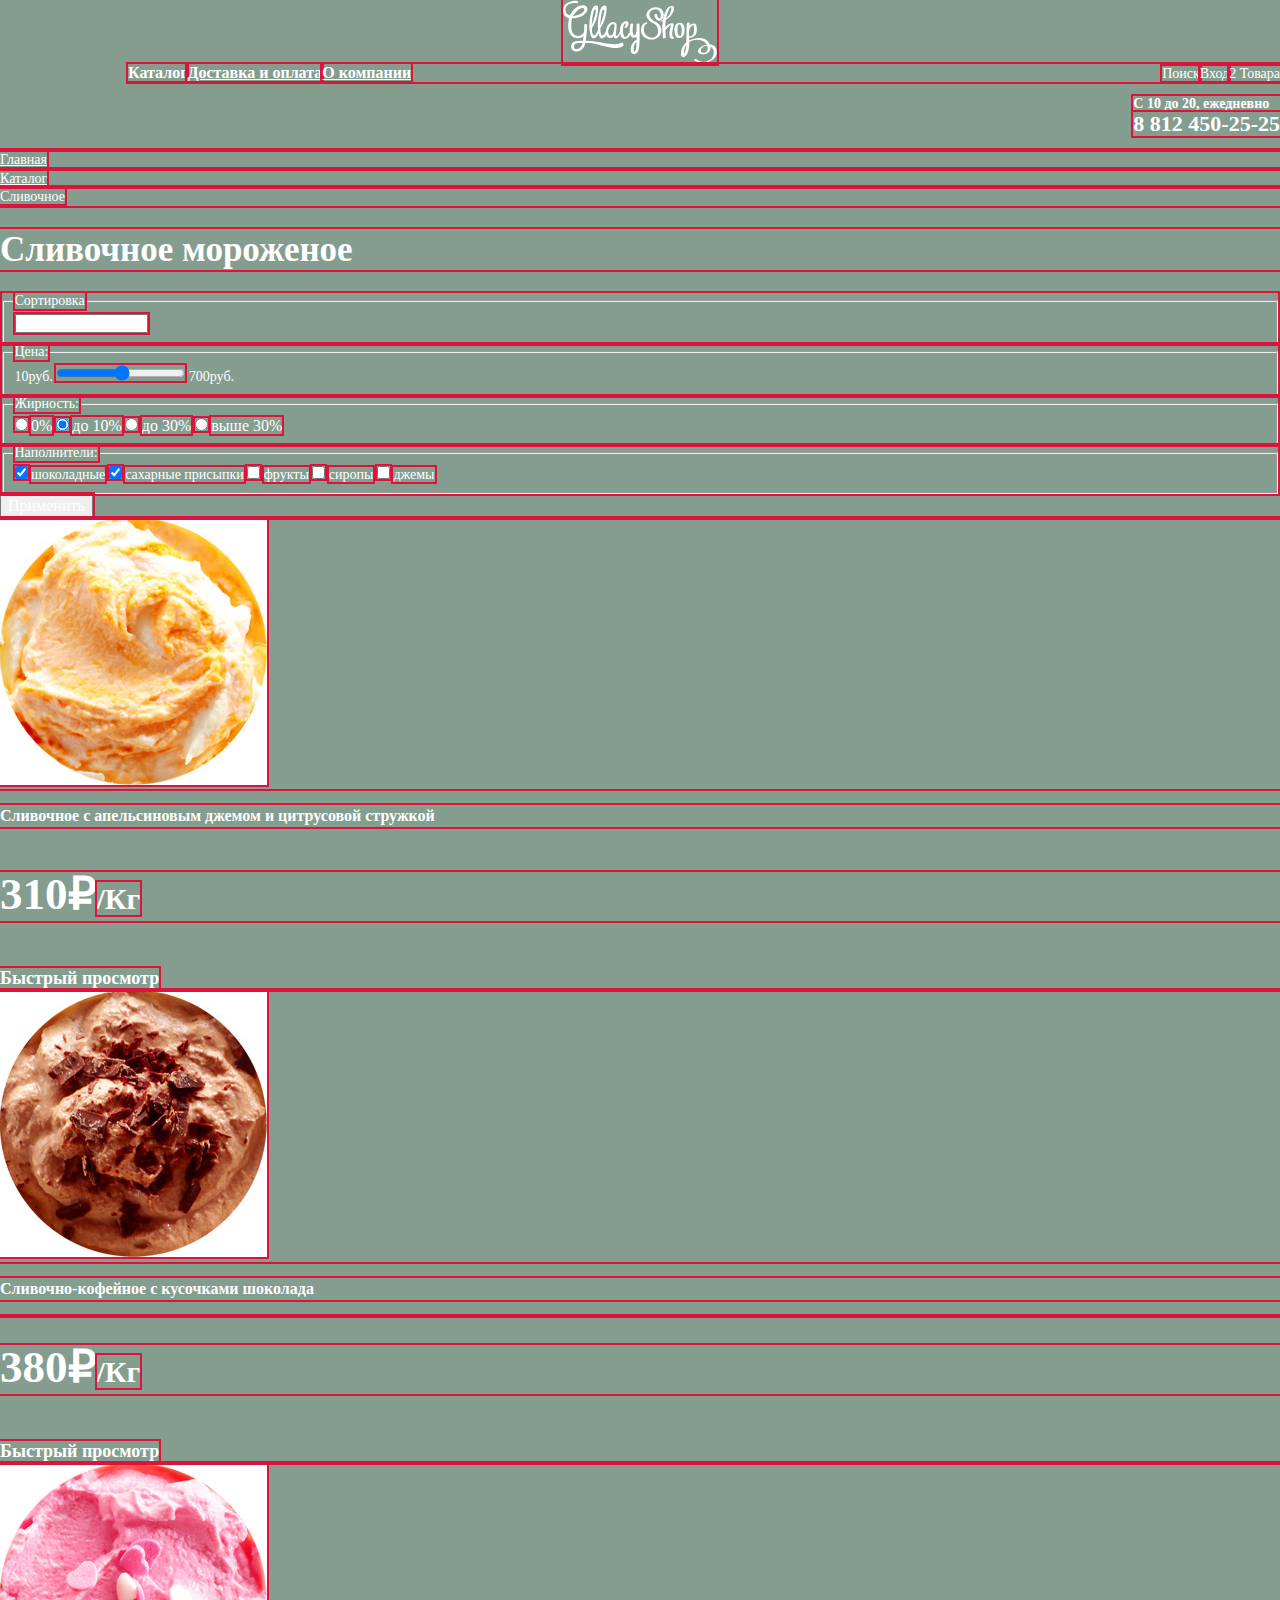
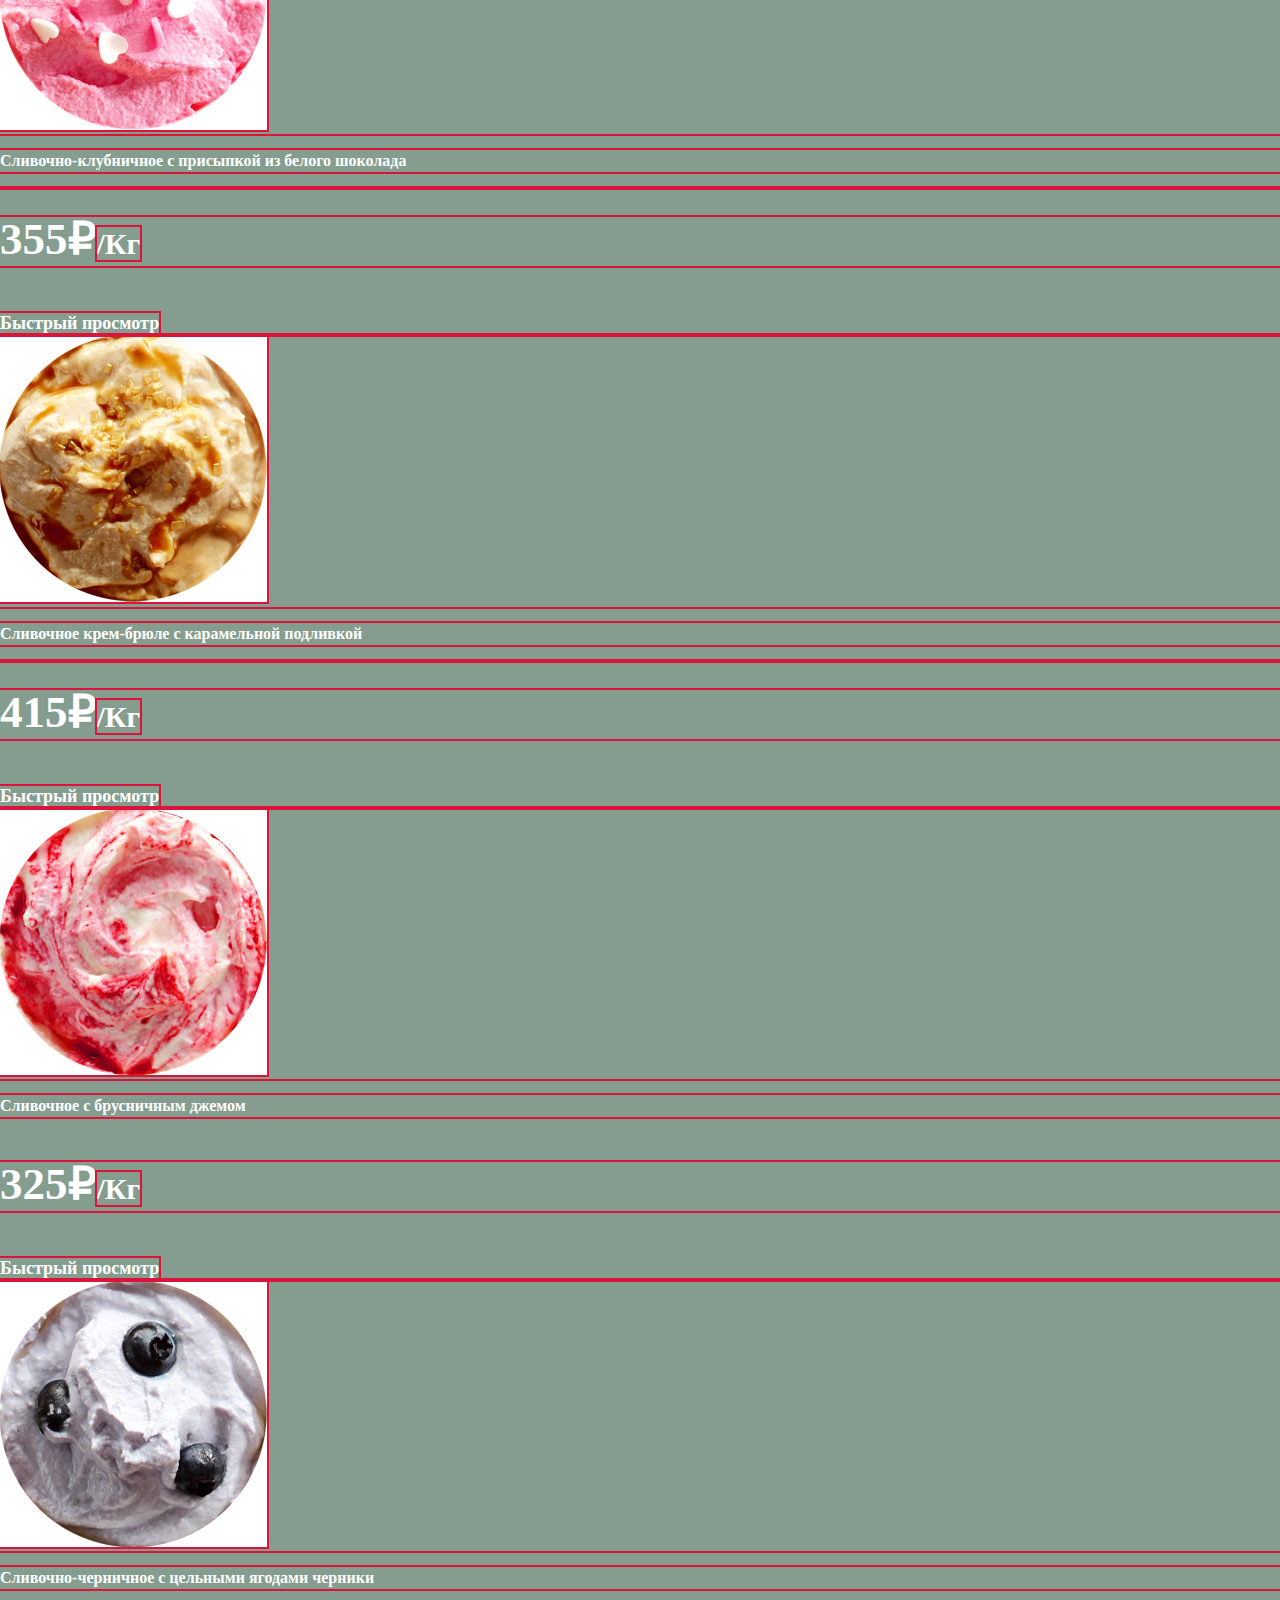
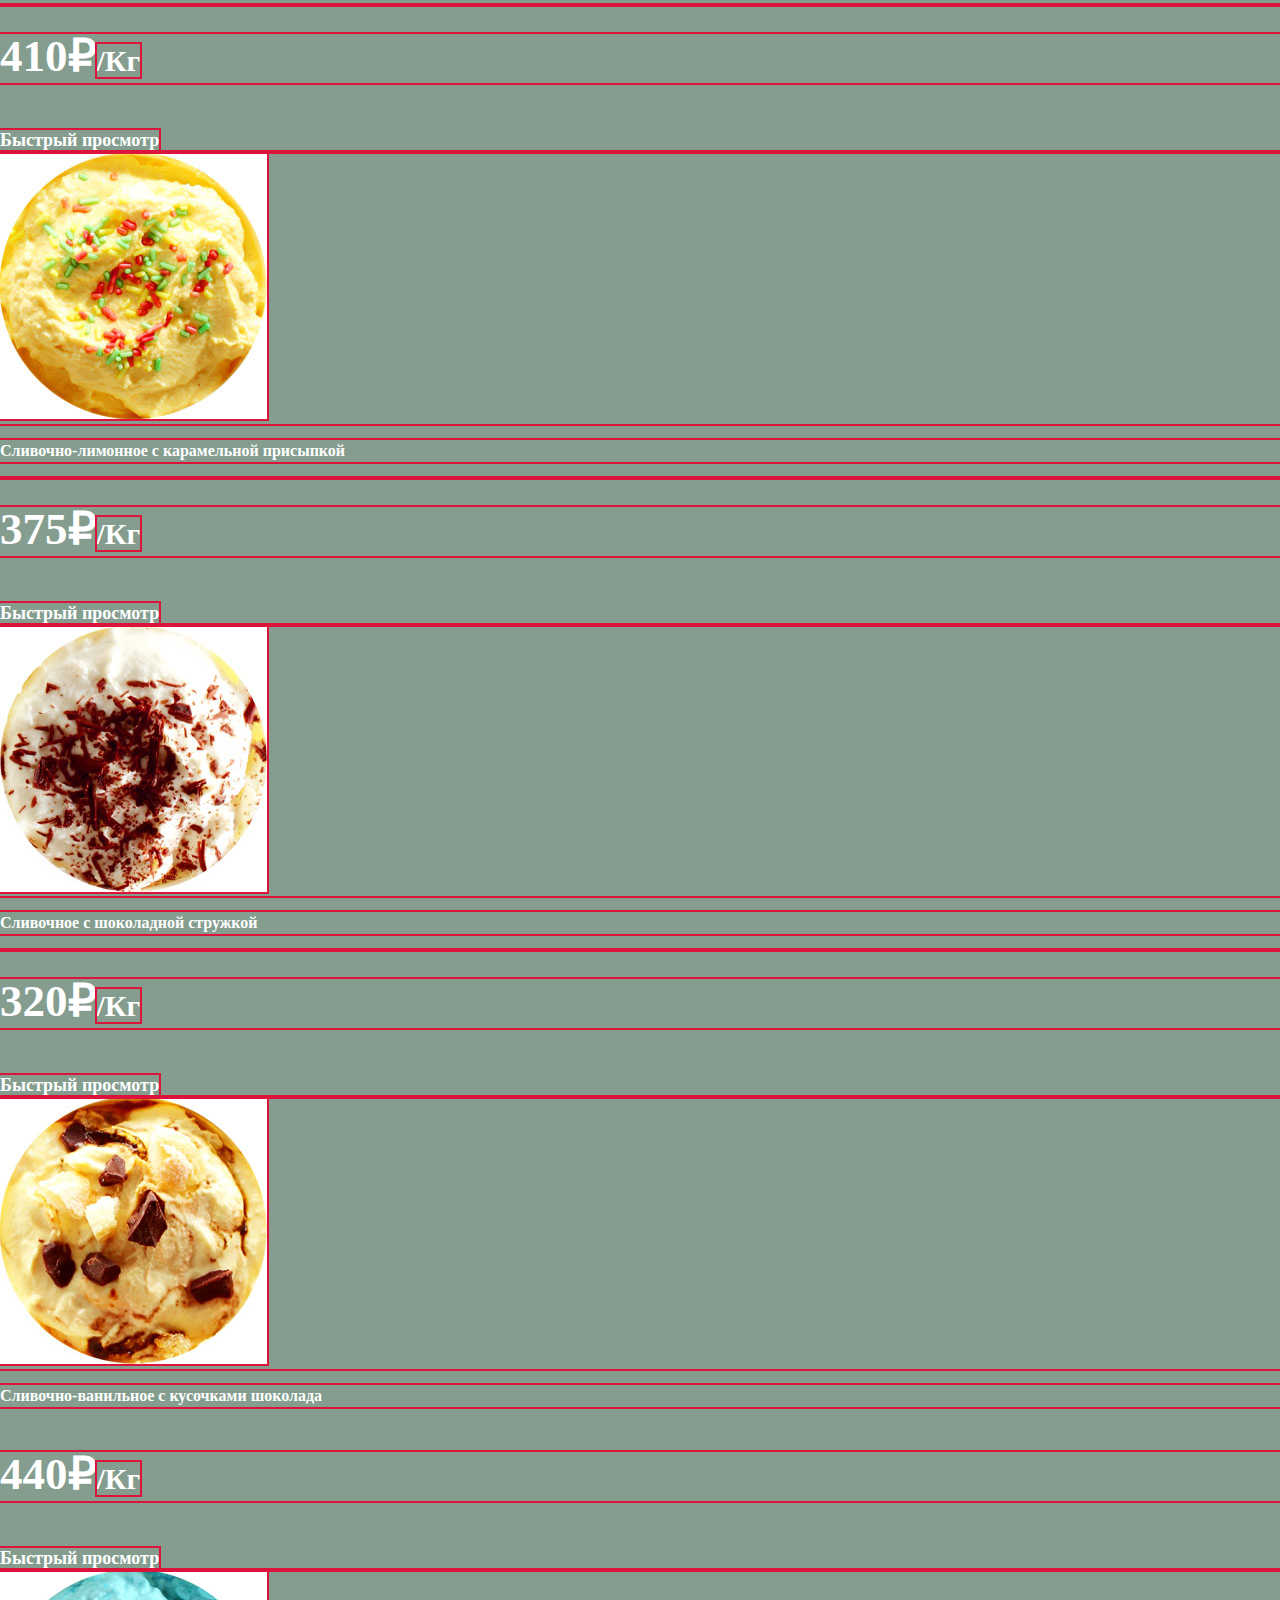
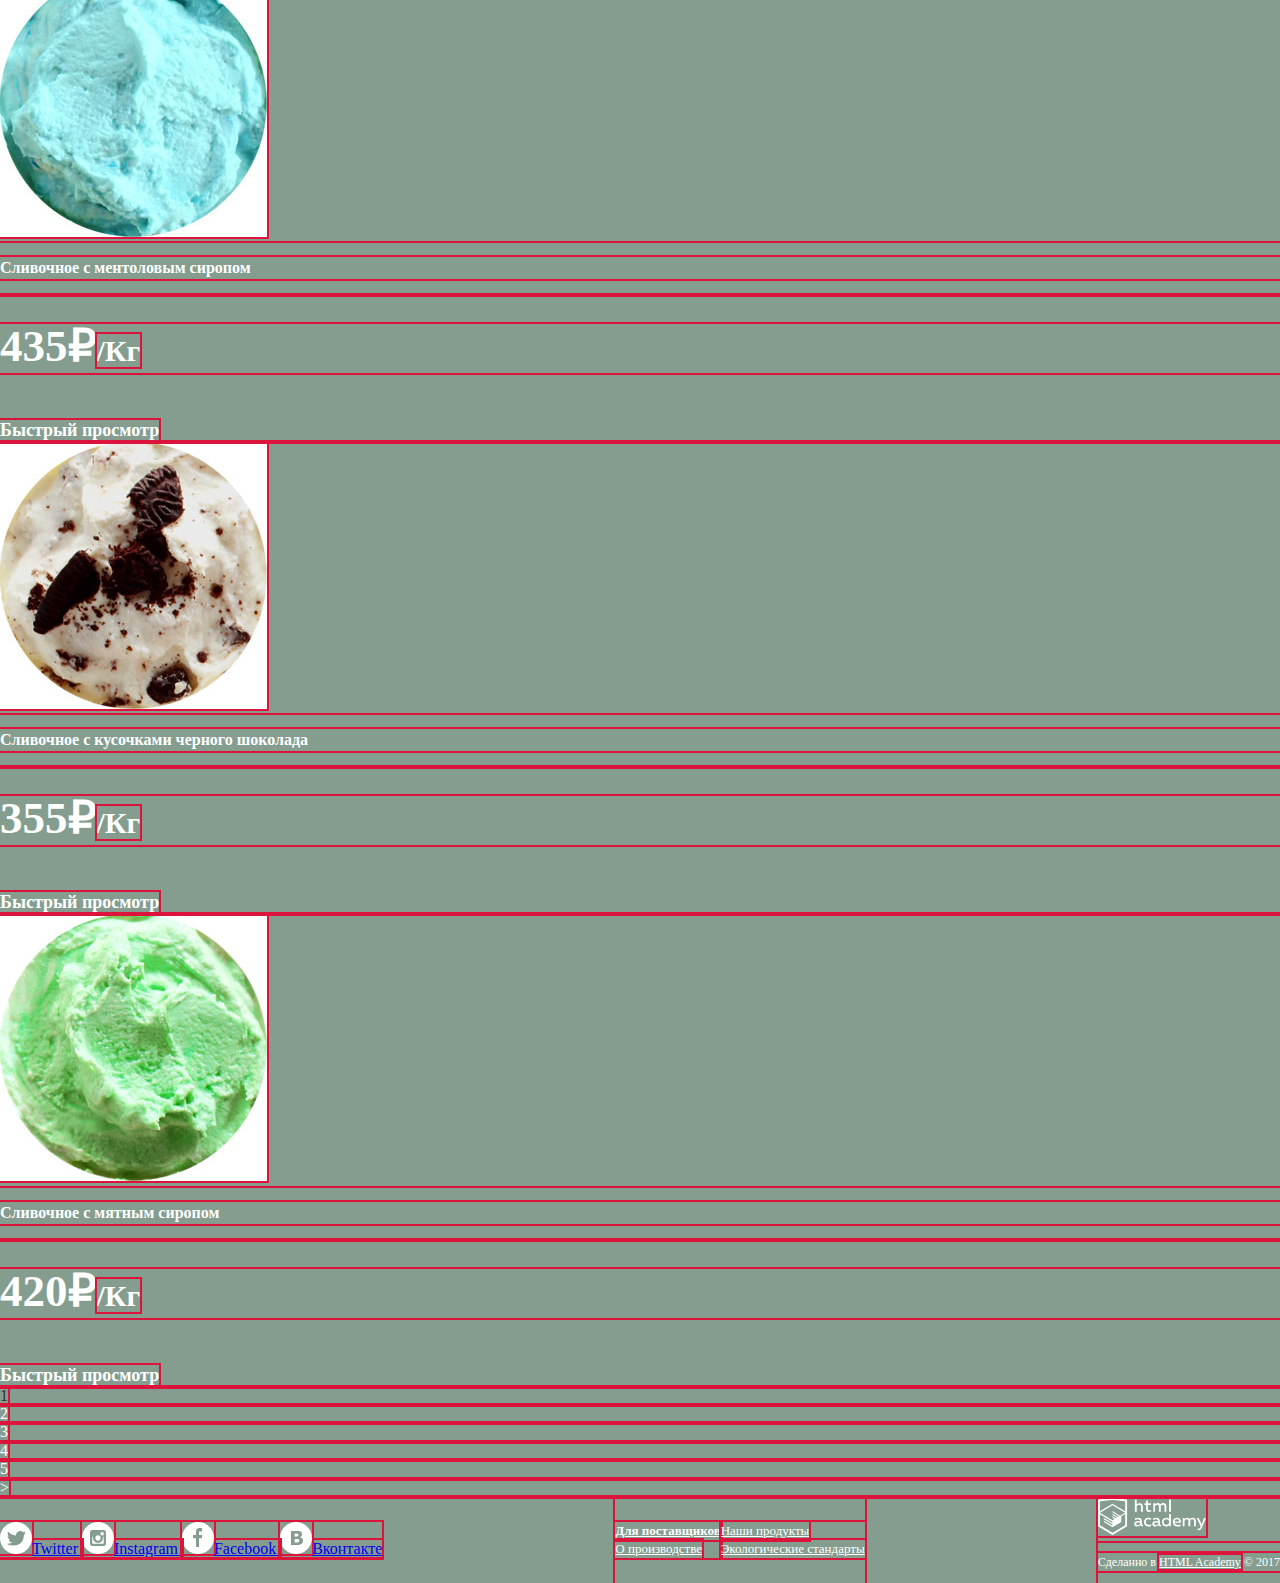
==== catalog.html @ 706e5ddd "хедер-футер-3" ====
<!DOCTYPE html>
  <html lang="ru">
    <head>
      <meta charset="utf-8">
      <title>Сливочное мороженое</title>
      <link href="css/normalize.css" rel="stylesheet">
      <link href="css/style.css" rel="stylesheet">
    </head>
    <body>

      <header class="main-header">

        <a class="main-header-logo" href="index.html">
          <img class="main-header-logo-img" src="img/svg/logo.svg" alt="Логотип магазина" width="154" height="64">
        </a>

        <nav class="main-navigation">
          <ul class="main-menu">
            <li class="main-menu-item"><a class="main-menu-link main-menu-link-active" href="#">Каталог</a>
              <ul class="sub-menu">
                <li class="sub-menu-item"><a class="sub-menu-link different-link" href="#">Новинки</a></li>
                <li class="sub-menu-item"><a class="sub-menu-link sub-menu-link-active" href="#">Сливочное</a></li>
                <li class="sub-menu-item"><a class="sub-menu-link" href="#">Щербеты</a></li>
                <li class="sub-menu-item"><a class="sub-menu-link" href="#">Фруктовый лед</a></li>
                <li class="sub-menu-item"><a class="sub-menu-link" href="#">Мелорин</a></li>
              </ul>
            </li>
            <li class="main-menu-item">
              <a class="main-menu-link" href="#">Доставка и оплата</a>
            </li>
            <li class="main-menu-item">
              <a class="main-menu-link" href="#">О компании</a>
            </li>
          </ul>

          <ul class="user-menu">
            <li class="user-menu-item">
              <a class="btn-search" href="#">Поиск</a>
              <form class="form-search" action="https://echo.htmlacademy.ru" method="get">
                <label class="visually-hidden" for="form-search">Поиск</label>
                <input class="form-search-input" type="search" id="form-search" placeholder="Что ищем?">
              </form>
            </li>
            <li class="user-menu-item">
              <a class="btn-input" href="#">Вход</a>
              <form class="form-input" action="https://echo.htmlacademy.ru" method="post">
                <label class="visually-hidden" for="form-input-email">Email</label>
                <input class="form-input-email" type="email" id="form-input-email" name="user-email" placeholder="Электронная почта">
                <label class="visually-hidden" for="form-input-password">Пароль</label>
                <input class="form-input-password" type="password" id="form-input-password" name="user-password" placeholder="Пароль">
                <button class="form-input-button btn" type="submit">Войти</button>
                <a class="form-input-link forgot-link" href="#">Забыли пароль?</a>
                <a class="form-input-link new-registration-link" href="#">Новая регистрация?</a>
              </form>
            </li>
            <li class="user-menu-item">
              <a class="btn-basket" href="#">2 Товара</a>
              <form class="form-basket" action="https://echo.htmlacademy.ru" method="get">
                <table class="table-basket">
                  <caption class="visually-hidden">Товары в Вашей корзине:</caption>
                  <tbody>
                    <tr class="table-basket-item table-basket-item-1">
                      <td class="table-basket-remove">
                          <button class="basket-item-remove" type="button">x</button>
                      </td>
                      <td class="basket-preview">
                        <img class="basket-preview-icon" src="img/preview-icon-1.png" alt="Изображение товара" width="33" height="33">
                      </td>
                      <td class="basket-item-name">Пломбир с апельсиновым джемом</td>
                      <td class="basket-item-price">1,5 кг x <span>200 руб.</span></td>
                      <td class="basket-item-full-price">300 руб.</td>
                    </tr>
                    <tr class="table-basket-item table-basket-item-2">
                      <td class="table-basket-remove">
                          <button class="basket-item-remove" type="button">x</button>
                      </td>
                      <td class="basket-preview">
                        <img class="basket-preview-icon" src="img/preview-icon-2.png" alt="Изображение товара" width="33" height="33">
                      </td>
                      <td class="basket-item-name">Клубничный пломбир с присыпкой из белого шоколада</td>
                      <td class="basket-item-price">1,5 кг x <span>300 руб.</span></td>
                      <td class="basket-item-full-price">450 руб.</td>
                    </tr>
                  </tbody>
                  <tfoot>
                    <tr class="basket-total">
                      <td class="basket-total-price" colspan="5">Итого: 750 руб.</td>
                    </tr>
                  </tfoot>
                </table>
                <a class="basket-order-btn btn" href="#">Оформить заказ</a>
              </form>
            </li>
          </ul>
        </nav>

        <p class="main-header-shedule">
          C 10 до 20, ежедневно
          <b class="main-header-phone">8 812 450-25-25</b>
        </p>
      </header>

      <main>

        <ul class="breadcrumbs">
          <li class="breadcrumbs-item">
            <a class="breadcrumbs-link" href="index.html">Главная</a>
          </li>
          <li class="breadcrumbs-item">
            <a class="breadcrumbs-link" href="#">Каталог</a>
          </li>
          <li class="breadcrumbs-item">
            <a class="breadcrumbs-link" href="#">Сливочное</a>
          </li>
        </ul>

        <h1 class="catalog-main-title">Сливочное мороженое</h1>

        <form class="main-form" action="https://echo.htmlacademy.ru" method="get">
          <fieldset class="fieldset fieldset-sorting">
            <legend class="main-form-legend">Сортировка</legend>
            <select class="main-form-sorting" name="sorting">
              <option class="sorting-option">по популярности</option>
              <option class="sorting-option">сначала недорогие</option>
              <option class="sorting-option">сначала дорогие</option>
              <option class="sorting-option">по жирности</option>
            </select>
          </fieldset>
          <fieldset class="fieldset fieldset-price">
            <legend class="main-form-legend">Цена:</legend>
            10руб.
            <input class="input-range" type="range" min="10" max="700" step="10" name="range-price">
            700руб.
          </fieldset>
          <fieldset class="fieldset fieldset-fatness">
            <legend class="main-form-legend">Жирность:</legend>
            <input class="input-interactive fatness-radio" type="radio" id="fatness-0" name="fatness" value="fatness-0%">
            <label for="fatness-0">0%</label>
            <input class="input-interactive fatness-radio" type="radio" id="fatness-10" name="fatness" value="fatness-10%" checked>
            <label for="fatness-10">до 10%</label>
            <input class="input-interactive fatness-radio" type="radio" id="fatness-30" name="fatness" value="fatness-30%">
            <label for="fatness-30">до 30%</label>
            <input class="input-interactive fatness-radio" type="radio" id="fatness-higher-30" name="fatness" value="fatness-higher-30%">
            <label for="fatness-higher-30">выше 30%</label>
          </fieldset>
          <fieldset class="fieldset fieldset-filler">
            <legend class="main-form-legend">Наполнители:</legend>
            <input class="input-interactive filler-checkbox" type="checkbox" id="filler-chocolate" name="chocolate" value="chocolate" checked>
            <label for="filler-chocolate">шоколадные</label>
            <input class="input-interactive filler-checkbox" type="checkbox" id="filler-sugar" name="sugar" value="sugar" checked>
            <label for="filler-sugar">сахарные присыпки</label>
            <input class="input-interactive filler-checkbox" type="checkbox" id="filler-fruit" name="fruit" value="fruit">
            <label for="filler-fruit">фрукты</label>
            <input class="input-interactive filler-checkbox" type="checkbox" id="filler-syrup" name="syrup" value="syrup">
            <label for="filler-syrup">сиропы</label>
            <input class="input-interactive filler-checkbox" type="checkbox" id="filler-jam" name="jam" value="jam">
            <label for="filler-jam">джемы</label>
          </fieldset>
          <button class="main-form-btn" type="submit">Применить</button>
        </form>

        <ul class="product-block">
          <li class="product-item">
            <div class="product-image-wrapper">
              <img class="product-item-image" src="img/product-item-image-1.jpg" alt="Изображение мороженого" width="267" height="267">
            </div>
            <p class="product-item-name">Сливочное с апельсиновым джемом и цитрусовой стружкой</p>
            <p class="product-item-price">
              310&#8381;<span class="product-item-price-smaller">/Кг</span>
            </p>
            <a class="quick-view-btn btn" href="#">Быстрый просмотр</a>
          </li>
          <li class="product-item">
            <div class="product-image-wrapper">
              <img class="product-item-image" src="img/product-item-image-2.jpg" alt="Изображение мороженого" width="267" height="267">
            </div>
            <p class="product-item-name">Сливочно-кофейное с кусочками шоколада<p>
            <p class="product-item-price">
              380&#8381;<span class="product-item-price-smaller">/Кг</span>
            </p>
            <a class="quick-view-btn btn" href="#">Быстрый просмотр</a>
          </li>
          <li class="product-item">
            <div class="product-image-wrapper">
              <img class="product-item-image" src="img/product-item-image-3.jpg" alt="Изображение мороженого" width="267" height="267">
            </div>
            <p class="product-item-name">Сливочно-клубничное с присыпкой из белого шоколада<p>
            <p class="product-item-price">
              355&#8381;<span class="product-item-price-smaller">/Кг</span>
            </p>
            <a class="quick-view-btn btn" href="#">Быстрый просмотр</a>
          </li>
          <li class="product-item">
            <div class="product-image-wrapper">
              <img class="product-item-image" src="img/product-item-image-4.jpg" alt="Изображение мороженого" width="267" height="267">
            </div>
            <p class="product-item-name">Сливочное крем-брюле с карамельной подливкой<p>
            <p class="product-item-price">
              415&#8381;<span class="product-item-price-smaller">/Кг</span>
            </p>
            <a class="quick-view-btn btn" href="#">Быстрый просмотр</a>
          </li>
          <li class="product-item">
            <div class="product-image-wrapper">
              <img class="product-item-image" src="img/product-item-image-5.jpg" alt="Изображение мороженого" width="267" height="267">
            </div>
            <p class="product-item-name">Сливочное с брусничным джемом</p>
            <p class="product-item-price">
              325&#8381;<span class="product-item-price-smaller">/Кг</span>
            </p>
            <a class="quick-view-btn btn" href="#">Быстрый просмотр</a>
          </li>
          <li class="product-item">
            <div class="product-image-wrapper">
              <img class="product-item-image" src="img/product-item-image-6.jpg" alt="Изображение мороженого" width="267" height="267">
            </div>
            <p class="product-item-name">Сливочно-черничное с цельными ягодами черники<p>
            <p class="product-item-price">
              410&#8381;<span class="product-item-price-smaller">/Кг</span>
            </p>
            <a class="quick-view-btn btn" href="#">Быстрый просмотр</a>
          </li>
          <li class="product-item">
            <div class="product-image-wrapper">
              <img class="product-item-image" src="img/product-item-image-7.jpg" alt="Изображение мороженого" width="267" height="267">
            </div>
            <p class="product-item-name">Сливочно-лимонное с карамельной присыпкой<p>
            <p class="product-item-price">
              375&#8381;<span class="product-item-price-smaller">/Кг</span>
            </p>
            <a class="quick-view-btn btn" href="#">Быстрый просмотр</a>
          </li>
          <li class="product-item">
            <div class="product-image-wrapper">
              <img class="product-item-image" src="img/product-item-image-8.jpg" alt="Изображение мороженого" width="267" height="267">
            </div>
            <p class="product-item-name">Сливочное с шоколадной стружкой<p>
            <p class="product-item-price">
              320&#8381;<span class="product-item-price-smaller">/Кг</span>
            </p>
            <a class="quick-view-btn btn" href="#">Быстрый просмотр</a>
          </li>
          <li class="product-item">
            <div class="product-image-wrapper">
              <img class="product-item-image" src="img/product-item-image-9.jpg" alt="Изображение мороженого" width="267" height="267">
            </div>
            <p class="product-item-name">Сливочно-ванильное с кусочками шоколада</p>
            <p class="product-item-price">
              440&#8381;<span class="product-item-price-smaller">/Кг</span>
            </p>
            <a class="quick-view-btn btn" href="#">Быстрый просмотр</a>
          </li>
          <li class="product-item">
            <div class="product-image-wrapper">
              <img class="product-item-image" src="img/product-item-image-10.jpg" alt="Изображение мороженого" width="267" height="267">
            </div>
            <p class="product-item-name">Сливочное с ментоловым сиропом<p>
            <p class="product-item-price">
              435&#8381;<span class="product-item-price-smaller">/Кг</span>
            </p>
            <a class="quick-view-btn btn" href="#">Быстрый просмотр</a>
          </li>
          <li class="product-item">
            <div class="product-image-wrapper">
              <img class="product-item-image" src="img/product-item-image-11.jpg" alt="Изображение мороженого" width="267" height="267">
            </div>
            <p class="product-item-name">Сливочное с кусочками черного шоколада<p>
            <p class="product-item-price">
              355&#8381;<span class="product-item-price-smaller">/Кг</span>
            </p>
            <a class="quick-view-btn btn" href="#">Быстрый просмотр</a>
          </li>
          <li class="product-item">
            <div class="product-image-wrapper">
              <img class="product-item-image" src="img/product-item-image-12.jpg" alt="Изображение мороженого" width="267" height="267">
            </div>
            <p class="product-item-name">Сливочное с мятным сиропом<p>
            <p class="product-item-price">
              420&#8381;<span class="product-item-price-smaller">/Кг</span>
            </p>
            <a class="quick-view-btn btn" href="#">Быстрый просмотр</a>
          </li>
        </ul>

        <ul class="pages-list">
          <li class="pages-list-item"><a class="pages-list-link here" href="#">1</a></li>
          <li class="pages-list-item"><a class="pages-list-link" href="#">2</a></li>
          <li class="pages-list-item"><a class="pages-list-link" href="#">3</a></li>
          <li class="pages-list-item"><a class="pages-list-link" href="#">4</a></li>
          <li class="pages-list-item"><a class="pages-list-link" href="#">5</a></li>
          <li class="pages-list-item"><a class="pages-list-link" href="#"><span>&gt;</span></a></li>
        </ul>
      </main>

      <footer class="main-footer">
        <div class="social-wrapper">
          <a class="social social-tw" href="#">
            <img src="img/svg/twitter.svg" alt="Twitter" width="32" height="32">Twitter
          </a>
          <a class="social social-in" href="#">
            <img src="img/svg/instagram.svg" alt="Instagram" width="32" height="32">Instagram
          </a>
          <a class="social social-fb" href="#">
            <img src="img/svg/fb.svg" alt="Facebook" width="32" height="32">Facebook
          </a>
          <a class="social social-vk" href="#">
            <img src="img/svg/vk.svg" alt="Вконтакте" width="32" height="32">Вконтакте
          </a>
        </div>

        <div class="footer-info-wrapper">
          <div class="info-left-column">
            <a class="footer-info-link" href="#">Для поставщиков</a>
            <a class="footer-info-link" href="#">О производстве</a>
          </div>
          <div class="info-right-column">
            <a class="footer-info-link" href="#">Наши продукты</a>
            <a class="footer-info-link" href="#">Экологические стандарты</a>
          </div>
        </div>

        <div class="copyright-wrapper">
          <a class="copyright-link" href="#">
            <img class="copyright-img" src="img/svg/logo-htmlacademy.svg" alt=" Логотип сайта htmlacademy" width="108" height="39">
          </a>
          <p class="copyright-text">Сделанно в <a class="copyright-link-text" href="#" alt="Сайт htmlacademy">HTML Academy</a> &copy; 2017</p>
        </div>

      </footer>
    </body>
  </html>
---- css/style.css ----
@font-face {
  font-family: "Roboto"
  src: url("../web/roboto.woff2") format("woff2"),
       url("../web/roboto.woff") format("woff");
  font-weight: normal;
  font-style: normal;
}

@font-face {
  font-family: "Roboto"
  src: url("../web/robotobold.woff2") format("woff2"),
       url("../web/robotobold.woff") format("woff");
  font-weight: bold;
  font-style: normal;
}

@font-face {
  font-family: "Roboto"
  src: url("../web/robotomedium.woff2") format("woff2"),
       url("../web/robotomedium.woff") format("woff");
  font-weight: medium;
  font-style: normal;
}

body {
  padding: 0;
  margin: 0;
  background-color: #849d8f;
}

body *{
  outline: 2px solid crimson;
}
.main-menu,
.sub-menu {
  list-style: none;
  margin: 0;
  padding: 0;
}
.main-menu-link {
  font-family: "Roboto";
  font-weight: bold;
  font-size: 16px;
  line-height: 18px;
  color: #ffffff;
}

.main-menu-link:hover{
  color: #333333;
  text-decoration: none;
}

.main-menu-link-active {
  color: #ffffff;
  text-decoration: none;
}

.sub-menu {
  display: none;
}

.sub-menu-link {
  font-family: "Roboto";
  font-weight: normal;
  font-size: 14px;
  line-height: 16px;
  color: #323232;
  text-decoration: none;
}

.sub-menu-link-active {
  color: #ffffff;
}

.different-link {
  font-family: "Roboto";
  font-weight: bold;
  font-size: 14px;
  line-height: 16px;
  color: #323232;
}

.user-menu {
  list-style: none;
  padding: 0;
  margin: 0;
}

.user-menu-item form {
  display: none;
}

.btn-search {
  font-family: "Roboto";
  font-weight: medium;
  font-size: 14px;
  line-height: 16px;
  color: #ffffff;
  text-decoration: none;
}
.btn-search:hover {
  color: #323232;
}

.btn-input {
  font-family: "Roboto";
  font-weight: medium;
  font-size: 14px;
  line-height: 16px;
  color: #ffffff;
  text-decoration: none;
}

.btn-input:hover {
  color: #323232;
}

.btn-basket {
  font-family: "Roboto";
  font-weight: medium;
  font-size: 14px;
  line-height: 16px;
  color: #ffffff;
  text-decoration: none;
}

.btn-basket:hover {
  color: #323232;
}

.form-search-input,
.form-input-email,
.form-input-password {
  font-family: "Roboto";
  font-weight: bold;
  font-size: 16px;
  line-height: 24px;
  color: #323232;
}

.form-search-input::placeholder,
.form-input-email::placeholder,
.form-input-password::placeholder {
  font-family: "Roboto";
  font-weight: normal;
  font-size: 14px;
  line-height: 24px;
  color: #999999;
}

.form-input-link.forgot-link,
.form-input-link.new-registration-link {
  font-family: "Roboto";
  font-weight: normal;
  font-size: 13px;
  line-height: 24px;
  color: #323232;
}

.form-input-button {
  font-family: "Roboto";
  font-weight: bold;
  font-size: 18px;
  line-height: 24px;
  color: #ffffff;
}

.main-header-shedule {
  font-family: "Roboto";
  font-weight: bold;
  font-size: 14px;
  line-height: 16px;
  color: #ffffff;
}

.main-header-shedule .main-header-phone {
  font-family: "Roboto";
  font-weight: bold;
  font-size: 22px;
  line-height: 24px;
  color: #ffffff;
}

.half-wrapper.sales-block-raspberries {
  background-color: #a10825;
  background-image: url("../img/raspberries-background.png");
  font-family: "Roboto";
  font-weight: bold;
  font-size: 18px;
  line-height: 22px;
  color: #ffffff;
}

.half-wrapper.sales-block-chocolate {
  background-color: #40261a;
  background-image: url("../img/chocolate-background.png");
  font-family: "Roboto";
  font-weight: bold;
  font-size: 18px;
  line-height: 22px;
  color: #ffffff;
}

.sales-block-raspberries b,
.sales-block-chocolate b  {
  font-size: 35px;
  line-height: 41px;
}
.sales-block-raspberries .raspberries-btn,
.sales-block-chocolate .chocolate-btn {
  line-height: 24px;
}

.product-block {
    list-style: none;
    padding: 0;
    margin: 0;
}


.product-block .product-item {
  font-family: "Roboto";
  font-weight: bold;
  color: #ffffff;
}
.product-block .product-item .product-item-name {
  font-weight: medium;
  font-size: 16px;
  line-height: 22px;
}

.product-block .product-item .product-item-price {
  font-size: 45px;
  line-height: 45px;
}
.product-item-price .product-item-price-smaller {
  font-size: 30px;
}
.quick-view-btn {
  font-size: 18px;
  line-height: 24px;
  color: #ffffff;
  text-decoration: none;
}

.about-us {
  font-family: "Roboto";
  font-weight: bold;
  font-size: 16px;
  line-height: 22px;
  color: #323232;
  background-color: #efe5d0;
  background-image: url("../img/waffle-background.jpg")
}
.about-us .about-us-slogan {
  font-weight: bold;
  font-size: 24px;
  line-height: 30px;
  color: #323232;
}

.half-wrapper.blog  {
  background-color: #ffffff;
  background-image: url("../img/strawberry-background.png");
}
.half-wrapper.blog .blog-new {
  font-family: "Roboto";
  font-weight: medium;
  font-size: 16px;
  line-height: 22px;
  color: #323232;
}
.half-wrapper.blog .blog-link {
  font-family: "Roboto";
  font-weight: bold;
  font-size: 24px;
  line-height: 30px;
  color: #323232;
}

.half-wrapper.email {
  background: #f8f7f4;
}
.email-sentence {
  font-family: "Roboto";
  font-weight: normal;
  font-size: 16px;
  line-height: 22px;
  color: #5a5a5a;
}
.form-email .form-email-input {
  font-family: "Roboto";
  font-weight: normal;
  font-size: 16px;
  line-height: 24px;
  color: #999999;
}
.form-email .email-btn {
  font-family: "Roboto";
  font-weight: bold;
  font-size: 18px;
  line-height: 24px;
  color: #ffffff;
}

.map-block {
  border-color: #e9e2c7;
  background-image: url("../img/map-image.jpg")
}
.address-paragraph.address-paragraph-1,
.address-paragraph.address-paragraph-2 {
  font-family: "Roboto";
  font-weight: normal;
  font-size: 14px;
  line-height: 20px;
  color: #323232;
}

 .address-value {
  font-family: "Roboto";
  font-weight: bold;
  font-size: 18px;
  line-height: 24px;
  color: #323232;
}

 .address-phone  {
  font-family: "Roboto";
  font-weight: bold;
  font-size: 18px;
  line-height: 22px;
  color: #323232;
}

.address-wrapper .address-btn {
  font-family: "Roboto";
  font-weight: bold;
  font-size: 18px;
  line-height: 24px;
  color: #ffffff;
  text-decoration: none;
}

.footer-info-link {
  font-family: "Roboto";
  font-weight: normal;
  font-size: 13px;
  line-height: 18px;
  color: #ffffff;
}
.info-left-column .footer-info-link:first-child {
  font-weight: bold;
}

.copyright-wrapper {
  font-family: "Roboto";
  font-weight: normal;
  font-size: 12px;
  line-height: 18px;
  color: #ffffff;
}

.copyright-link-text {
  font-family: "Roboto";
  font-weight: normal;
  font-size: 12px;
  line-height: 18px;
  color: #ffffff;
}

.feedback-wrapper .feedback-caption {
  font-family: "Roboto";
  font-weight: medium;
  font-size: 24px;
  line-height: 28px;
  color: #323232;
}

.feedback-user-name,
.feedback-user-email,
.feedback-user-message {
  font-family: "Roboto";
  font-weight: bold;
  font-size: 16px;
  line-height: 24px;
  color: #323232;
}

.feedback-user-name::placeholder,
.feedback-user-email::placeholder,
.feedback-user-message::placeholder {
  font-family: "Roboto";
  font-weight: noraml;
  font-size: 16px;
  line-height: 24px;
  color: #999999;
}

.feedback-user-message::placeholder {
  color: #999999;
}

.feedback-form .feedback-btn {
  font-family: "Roboto";
  font-weight: bold;
  font-size: 18px;
  line-height: 24px;
  color: #ffffff;
}

.table-basket-item {
  font-family: "Roboto";
  font-weight: normal;
  font-size: 13px;
  line-height: 16px;
  color: #323232;
}

.basket-item-price span {
  color: #999999;
}

.basket-total .basket-total-price {
  font-weight: bold;
  font-size: 15px;
  line-height: 18px;
  color: #323232;
}

.basket-order-btn {
  font-family: "Roboto";
  font-weight: bold;
  font-size: 18px;
  line-height: 24px;
  color: #ffffff;
}

.breadcrumbs {
  list-style: none;
  padding: 0;
  margin: 0;
}

.breadcrumbs-link {
  font-family: "Roboto";
  font-weight: noraml;
  font-size: 14px;
  line-height: 16px;
  color: #ffffff;
}

.breadcrumbs-item:last-child .breadcrumbs-link {
  text-decoration: none;
}

.catalog-main-title {
  font-family: "Roboto";
  font-weight: bold;
  font-size: 35px;
  line-height: 41px;
  color: #ffffff;
}

.main-form *{
  font-family: "Roboto";
  font-weight: medium;
  font-size: 14px;
  line-height: 16px;
  color: #ffffff;
}

.fieldset.fieldset-filler .main-form-legend {
 line-height: auto;
}

.fieldset.fieldset-fatness label {
  font-size: 16px;
  line-height: 18px;
}

.main-form-sorting:focus {
  font-size: 16px;
  line-height: 18px;
  color: #323232;
}

.main-form-sorting:hover {
  font-size: 16px;
  line-height: 18px;
  color: #323232;
}

.main-form-sorting .sorting-option {
  font-weight: normal;
  font-size: 14px;
  line-height: 16px;
  color: #323232;
}

.main-form-btn {
  font-size: 16px;
  line-height: 18px;
}

.main-form-btn:hover {
  color: #323232;
}

.main-form-btn:active {
  color: #323232;
}

.pages-list{
    list-style: none;
    padding: 0;
    margin: 0;
}

.pages-list-link {
  font-family: "Roboto";
  font-weight: medium;
  font-size: 16px;
  line-height: 18px;
  color: #ffffff;
  text-decoration: none;
}

.here {
  color: #323232;
}

.pages-list-link:active {
  color: #323232;
}

a.btn {
  text-decoration: none;
}

.btn:active:active {
  color: #fceeec;
}

.footer-info-link:hover,
.footer-info-link:active {
  color: #ffbc9e;
}
.copyright-link:hover,
.copyright-link:active {
  color: #ffbc9e;
}

.breadcrumbs-link:hover,
.breadcrumbs-link:active {
  color: #ffbc9e;
}
.forgot-link:hover,
.forgot-link:active {
  color: #ffbc9e;
}
.new-registration-link:hover,
.new-registration-link:active {
  color: #ffbc9e;
}

.main-header {
  display: flex;
  justify-content: flex-end;
  flex-wrap: wrap;
}

.main-header-logo {
  display: flex;
  margin: auto;
  flex-basis: 10%;

}

.main-navigation {
  display: flex;
  flex-basis: 90%;


}

.main-menu {
  display: flex;
  margin-right: auto;

}

.user-menu {
  display: flex;
}

.main-header-shedule {
  display: flex;
  flex-direction: column;
}

.main-footer {
  display: flex;
  justify-content: space-between;
}
.copyright-wrapper {
  display: flex;
  flex-direction: column;
}

.footer-info-wrapper {
  display: flex;
  align-items: center;
}

.info-left-column {
  display: flex;
  flex-direction: column;
  align-items: flex-start;
}

.info-right-column {
  display: flex;
  flex-direction: column;
  align-items: flex-start;
}

.social-wrapper {
  align-self: center;
}
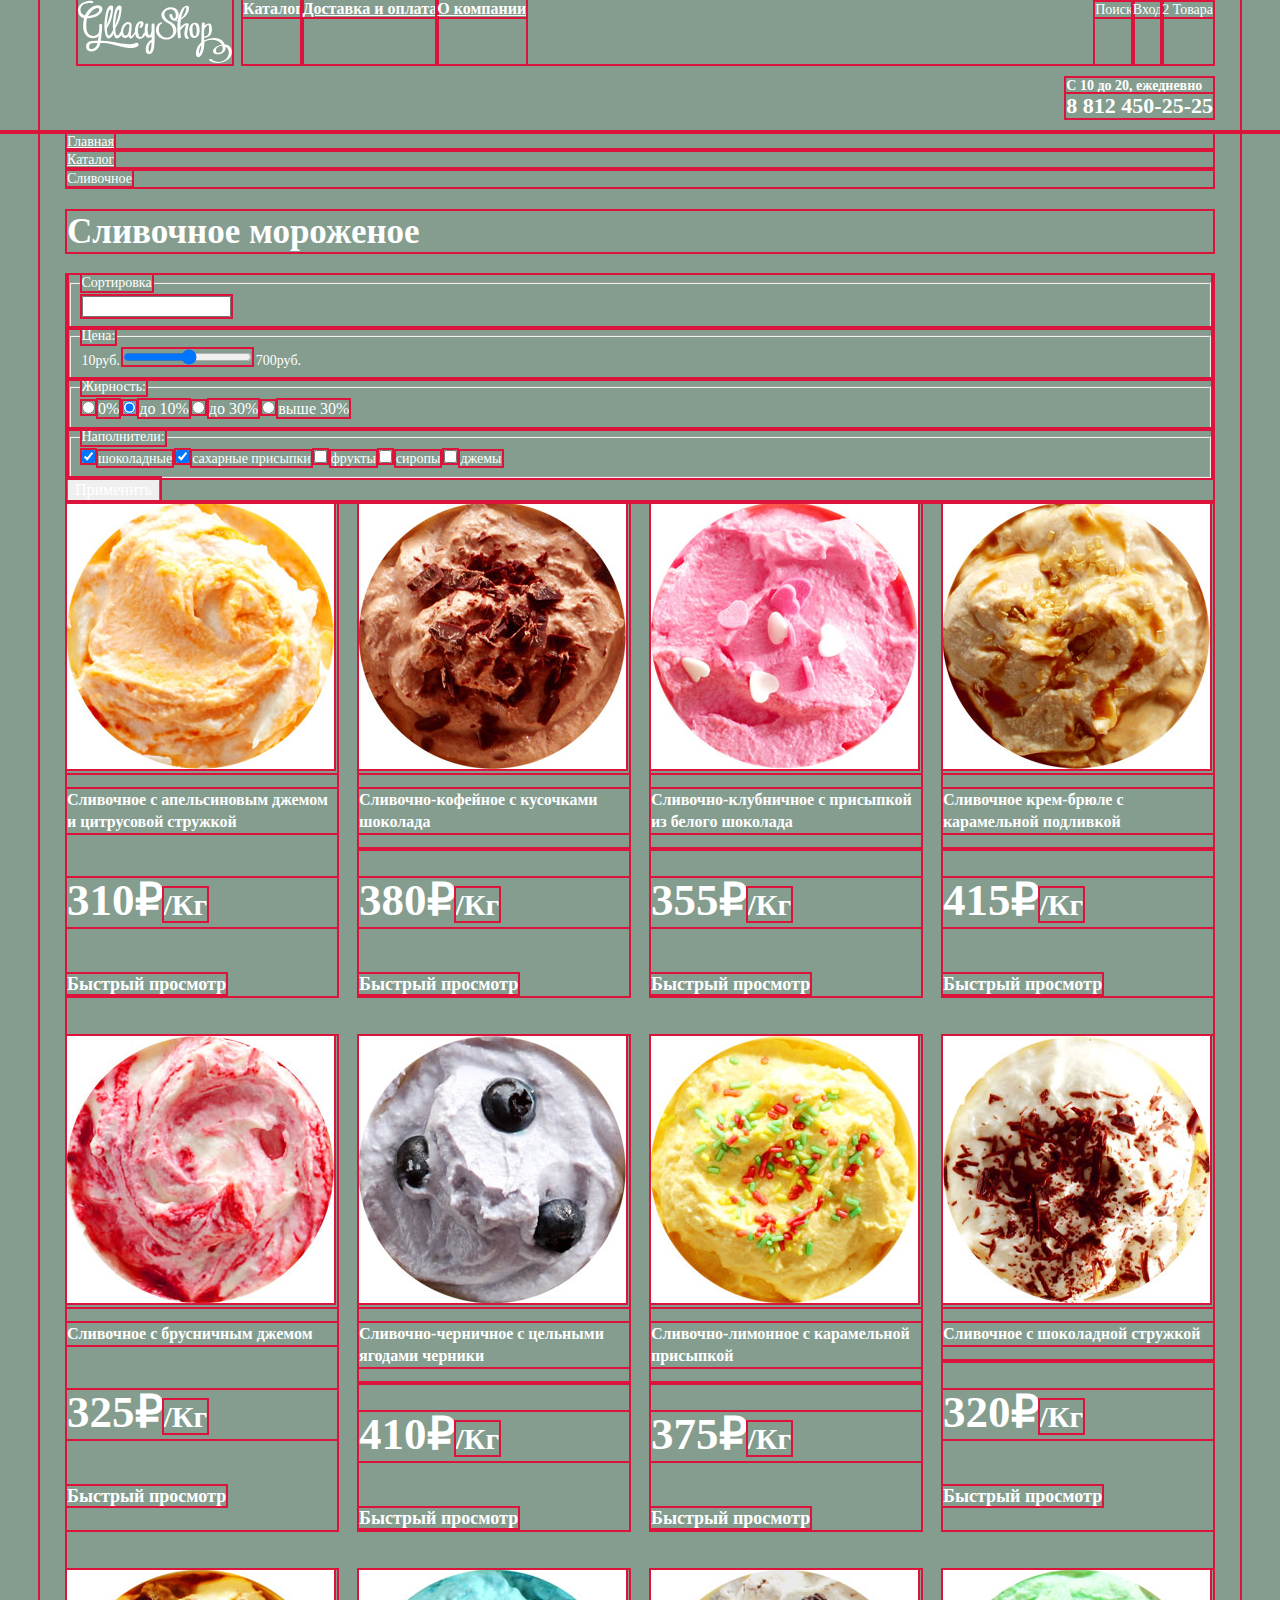
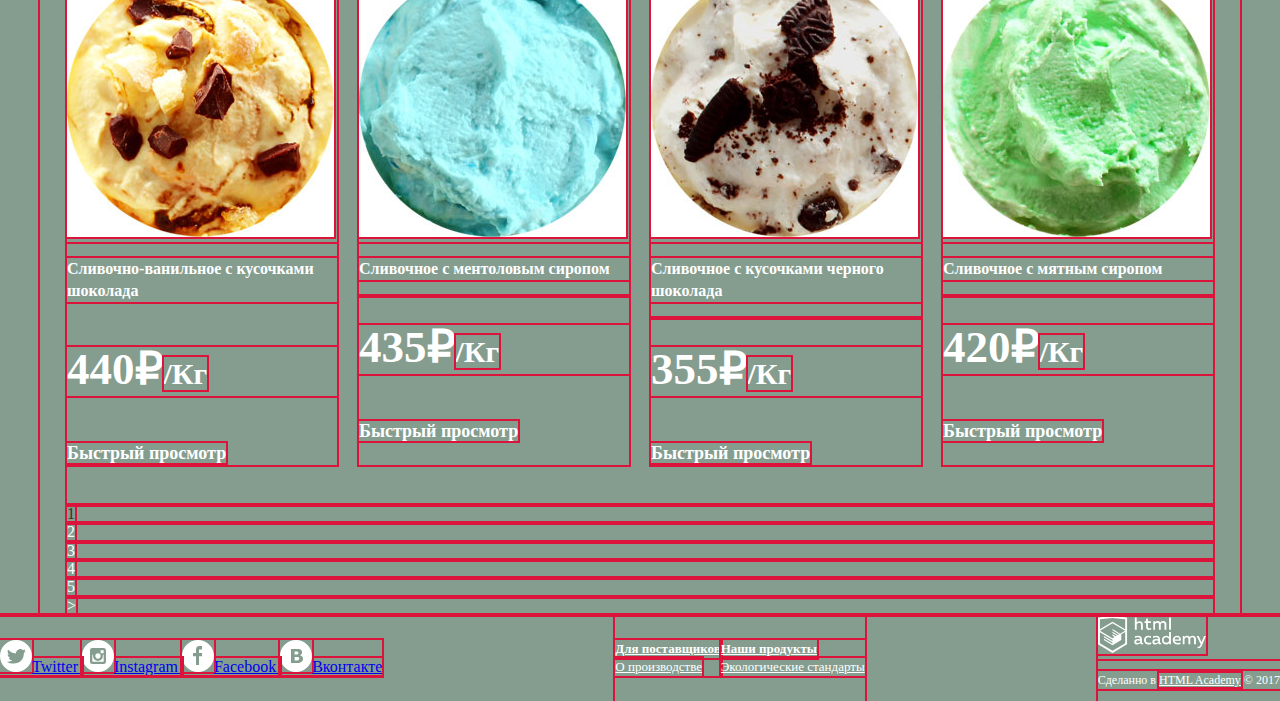
==== commit ff9b075a: "Задание "Сетки"." ====
--- a/catalog.html
+++ b/catalog.html
@@ -9,6 +9,7 @@
     <body>
 
       <header class="main-header">
+        <div class="container">
 
         <a class="main-header-logo" href="index.html">
           <img class="main-header-logo-img" src="img/svg/logo.svg" alt="Логотип магазина" width="154" height="64">
@@ -67,7 +68,7 @@
                         <img class="basket-preview-icon" src="img/preview-icon-1.png" alt="Изображение товара" width="33" height="33">
                       </td>
                       <td class="basket-item-name">Пломбир с апельсиновым джемом</td>
-                      <td class="basket-item-price">1,5 кг x <span>200 руб.</span></td>
+                      <td class="basket-item-price">1,5 кг x <span class="basket-item-price-value">200 руб.</span></td>
                       <td class="basket-item-full-price">300 руб.</td>
                     </tr>
                     <tr class="table-basket-item table-basket-item-2">
@@ -78,7 +79,7 @@
                         <img class="basket-preview-icon" src="img/preview-icon-2.png" alt="Изображение товара" width="33" height="33">
                       </td>
                       <td class="basket-item-name">Клубничный пломбир с присыпкой из белого шоколада</td>
-                      <td class="basket-item-price">1,5 кг x <span>300 руб.</span></td>
+                      <td class="basket-item-price">1,5 кг x <span class="basket-item-price-value">300 руб.</span></td>
                       <td class="basket-item-full-price">450 руб.</td>
                     </tr>
                   </tbody>
@@ -98,9 +99,11 @@
           C 10 до 20, ежедневно
           <b class="main-header-phone">8 812 450-25-25</b>
         </p>
+      </div>
       </header>
 
       <main>
+        <div class="container">
 
         <ul class="breadcrumbs">
           <li class="breadcrumbs-item">
@@ -135,13 +138,13 @@
           <fieldset class="fieldset fieldset-fatness">
             <legend class="main-form-legend">Жирность:</legend>
             <input class="input-interactive fatness-radio" type="radio" id="fatness-0" name="fatness" value="fatness-0%">
-            <label for="fatness-0">0%</label>
+            <label class="fieldset-fatness-label" for="fatness-0">0%</label>
             <input class="input-interactive fatness-radio" type="radio" id="fatness-10" name="fatness" value="fatness-10%" checked>
-            <label for="fatness-10">до 10%</label>
+            <label class="fieldset-fatness-label" for="fatness-10">до 10%</label>
             <input class="input-interactive fatness-radio" type="radio" id="fatness-30" name="fatness" value="fatness-30%">
-            <label for="fatness-30">до 30%</label>
+            <label class="fieldset-fatness-label" for="fatness-30">до 30%</label>
             <input class="input-interactive fatness-radio" type="radio" id="fatness-higher-30" name="fatness" value="fatness-higher-30%">
-            <label for="fatness-higher-30">выше 30%</label>
+            <label class="fieldset-fatness-label" for="fatness-higher-30">выше 30%</label>
           </fieldset>
           <fieldset class="fieldset fieldset-filler">
             <legend class="main-form-legend">Наполнители:</legend>
@@ -290,6 +293,7 @@
           <li class="pages-list-item"><a class="pages-list-link" href="#">5</a></li>
           <li class="pages-list-item"><a class="pages-list-link" href="#"><span>&gt;</span></a></li>
         </ul>
+      </div>
       </main>
 
       <footer class="main-footer">
--- a/css/style.css
+++ b/css/style.css
@@ -31,6 +31,14 @@
 body *{
   outline: 2px solid crimson;
 }
+
+.container {
+  width: 1200px;
+  margin: 0 auto;
+  box-sizing: border-box;
+  padding: 0 27px;
+}
+
 .main-menu,
 .sub-menu {
   list-style: none;
@@ -86,7 +94,9 @@
   margin: 0;
 }
 
-.user-menu-item form {
+.form-search,
+.form-input,
+.form-basket {
   display: none;
 }
 
@@ -98,6 +108,7 @@
   color: #ffffff;
   text-decoration: none;
 }
+
 .btn-search:hover {
   color: #323232;
 }
@@ -148,8 +159,8 @@
   color: #999999;
 }
 
-.form-input-link.forgot-link,
-.form-input-link.new-registration-link {
+.forgot-link,
+.new-registration-link {
   font-family: "Roboto";
   font-weight: normal;
   font-size: 13px;
@@ -173,7 +184,7 @@
   color: #ffffff;
 }
 
-.main-header-shedule .main-header-phone {
+.main-header-phone {
   font-family: "Roboto";
   font-weight: bold;
   font-size: 22px;
@@ -181,9 +192,10 @@
   color: #ffffff;
 }
 
-.half-wrapper.sales-block-raspberries {
+.sales-block-raspberries {
   background-color: #a10825;
   background-image: url("../img/raspberries-background.png");
+  background-repeat: no-repeat;
   font-family: "Roboto";
   font-weight: bold;
   font-size: 18px;
@@ -191,9 +203,10 @@
   color: #ffffff;
 }
 
-.half-wrapper.sales-block-chocolate {
+.sales-block-chocolate {
   background-color: #40261a;
   background-image: url("../img/chocolate-background.png");
+  background-repeat: no-repeat;
   font-family: "Roboto";
   font-weight: bold;
   font-size: 18px;
@@ -201,14 +214,18 @@
   color: #ffffff;
 }
 
-.sales-block-raspberries b,
-.sales-block-chocolate b  {
+.sales-slogan  {
   font-size: 35px;
   line-height: 41px;
 }
-.sales-block-raspberries .raspberries-btn,
-.sales-block-chocolate .chocolate-btn {
-  line-height: 24px;
+
+.raspberries-btn,
+.chocolate-btn {
+  line-height: 24px;
+}
+
+.product-section {
+  margin-bottom: 40px;
 }
 
 .product-block {
@@ -217,25 +234,29 @@
     margin: 0;
 }
 
-
-.product-block .product-item {
-  font-family: "Roboto";
-  font-weight: bold;
-  color: #ffffff;
-}
-.product-block .product-item .product-item-name {
+.product-item {
+  font-family: "Roboto";
+  font-weight: bold;
+  color: #ffffff;
+  width: 270px;
+  margin-bottom: 40px;
+}
+
+.product-item-name {
   font-weight: medium;
   font-size: 16px;
   line-height: 22px;
 }
 
-.product-block .product-item .product-item-price {
+.product-item-price {
   font-size: 45px;
   line-height: 45px;
 }
-.product-item-price .product-item-price-smaller {
+
+.product-item-price-smaller {
   font-size: 30px;
 }
+
 .quick-view-btn {
   font-size: 18px;
   line-height: 24px;
@@ -244,33 +265,38 @@
 }
 
 .about-us {
+  height: 310px;
+  margin-bottom: 40px;
   font-family: "Roboto";
   font-weight: bold;
   font-size: 16px;
   line-height: 22px;
   color: #323232;
   background-color: #efe5d0;
-  background-image: url("../img/waffle-background.jpg")
-}
-.about-us .about-us-slogan {
+  background-image: url("../img/waffle-background.jpg");
+}
+
+.about-us-slogan {
   font-weight: bold;
   font-size: 24px;
   line-height: 30px;
   color: #323232;
 }
 
-.half-wrapper.blog  {
+.blog  {
   background-color: #ffffff;
   background-image: url("../img/strawberry-background.png");
 }
-.half-wrapper.blog .blog-new {
+
+.blog-new {
   font-family: "Roboto";
   font-weight: medium;
   font-size: 16px;
   line-height: 22px;
   color: #323232;
 }
-.half-wrapper.blog .blog-link {
+
+.blog-link {
   font-family: "Roboto";
   font-weight: bold;
   font-size: 24px;
@@ -278,9 +304,10 @@
   color: #323232;
 }
 
-.half-wrapper.email {
+.email {
   background: #f8f7f4;
 }
+
 .email-sentence {
   font-family: "Roboto";
   font-weight: normal;
@@ -288,14 +315,16 @@
   line-height: 22px;
   color: #5a5a5a;
 }
-.form-email .form-email-input {
+
+.form-email-input {
   font-family: "Roboto";
   font-weight: normal;
   font-size: 16px;
   line-height: 24px;
   color: #999999;
 }
-.form-email .email-btn {
+
+.email-btn {
   font-family: "Roboto";
   font-weight: bold;
   font-size: 18px;
@@ -304,11 +333,15 @@
 }
 
 .map-block {
+  Width: 1200px;
+  height: 430px;
+  margin: 0 auto;
   border-color: #e9e2c7;
   background-image: url("../img/map-image.jpg")
 }
-.address-paragraph.address-paragraph-1,
-.address-paragraph.address-paragraph-2 {
+
+.address-paragraph-1,
+.address-paragraph-2 {
   font-family: "Roboto";
   font-weight: normal;
   font-size: 14px;
@@ -332,7 +365,7 @@
   color: #323232;
 }
 
-.address-wrapper .address-btn {
+.address-btn {
   font-family: "Roboto";
   font-weight: bold;
   font-size: 18px;
@@ -348,7 +381,8 @@
   line-height: 18px;
   color: #ffffff;
 }
-.info-left-column .footer-info-link:first-child {
+
+.footer-info-link:first-child {
   font-weight: bold;
 }
 
@@ -368,7 +402,7 @@
   color: #ffffff;
 }
 
-.feedback-wrapper .feedback-caption {
+.feedback-caption {
   font-family: "Roboto";
   font-weight: medium;
   font-size: 24px;
@@ -400,7 +434,7 @@
   color: #999999;
 }
 
-.feedback-form .feedback-btn {
+.feedback-btn {
   font-family: "Roboto";
   font-weight: bold;
   font-size: 18px;
@@ -416,11 +450,11 @@
   color: #323232;
 }
 
-.basket-item-price span {
+.basket-item-price-value {
   color: #999999;
 }
 
-.basket-total .basket-total-price {
+.basket-total-price {
   font-weight: bold;
   font-size: 15px;
   line-height: 18px;
@@ -461,36 +495,40 @@
   color: #ffffff;
 }
 
-.main-form *{
-  font-family: "Roboto";
-  font-weight: medium;
-  font-size: 14px;
-  line-height: 16px;
-  color: #ffffff;
-}
-
-.fieldset.fieldset-filler .main-form-legend {
+.main-form {
+  font-family: "Roboto";
+  font-weight: medium;
+  font-size: 14px;
+  line-height: 16px;
+  color: #ffffff;
+}
+
+.main-form-legend {
  line-height: auto;
 }
 
-.fieldset.fieldset-fatness label {
-  font-size: 16px;
-  line-height: 18px;
+.fieldset-fatness-label {
+  font-size: 16px;
+  line-height: 18px;
+}
+
+.main-form-sorting {
+  font-family: "Roboto";
+  font-weight: medium;
+  font-size: 16px;
+  line-height: 18px;
+  color: #ffffff;
 }
 
 .main-form-sorting:focus {
-  font-size: 16px;
-  line-height: 18px;
   color: #323232;
 }
 
 .main-form-sorting:hover {
-  font-size: 16px;
-  line-height: 18px;
-  color: #323232;
-}
-
-.main-form-sorting .sorting-option {
+  color: #323232;
+}
+
+.sorting-option {
   font-weight: normal;
   font-size: 14px;
   line-height: 16px;
@@ -498,8 +536,11 @@
 }
 
 .main-form-btn {
-  font-size: 16px;
-  line-height: 18px;
+  font-family: "Roboto";
+  font-weight: medium;
+  font-size: 16px;
+  line-height: 18px;
+  color: #ffffff;
 }
 
 .main-form-btn:hover {
@@ -545,6 +586,7 @@
 .footer-info-link:active {
   color: #ffbc9e;
 }
+
 .copyright-link:hover,
 .copyright-link:active {
   color: #ffbc9e;
@@ -554,16 +596,18 @@
 .breadcrumbs-link:active {
   color: #ffbc9e;
 }
+
 .forgot-link:hover,
 .forgot-link:active {
   color: #ffbc9e;
 }
+
 .new-registration-link:hover,
 .new-registration-link:active {
   color: #ffbc9e;
 }
 
-.main-header {
+.main-header .container {
   display: flex;
   justify-content: flex-end;
   flex-wrap: wrap;
@@ -572,21 +616,17 @@
 .main-header-logo {
   display: flex;
   margin: auto;
-  flex-basis: 10%;
-
+  width: 154px;
 }
 
 .main-navigation {
   display: flex;
-  flex-basis: 90%;
-
-
+  width: 970px;
 }
 
 .main-menu {
   display: flex;
   margin-right: auto;
-
 }
 
 .user-menu {
@@ -598,6 +638,35 @@
   flex-direction: column;
 }
 
+.half-wrapper {
+  width: 560px;
+}
+
+.sales-block {
+  display: flex;
+  min-height: 230px;
+  justify-content: space-between;
+  margin-bottom: 40px;
+}
+
+.company-info {
+  display: flex;
+  min-height: 220px;
+  justify-content: space-between;
+  margin-bottom: 40px;
+}
+
+.product-block {
+  display: flex;
+  justify-content: space-between;
+  flex-wrap: wrap;
+}
+
+.company-info {
+  display: flex;
+  min-height: 230
+  background-repeat: no-repeat;px;
+}
 .main-footer {
   display: flex;
   justify-content: space-between;
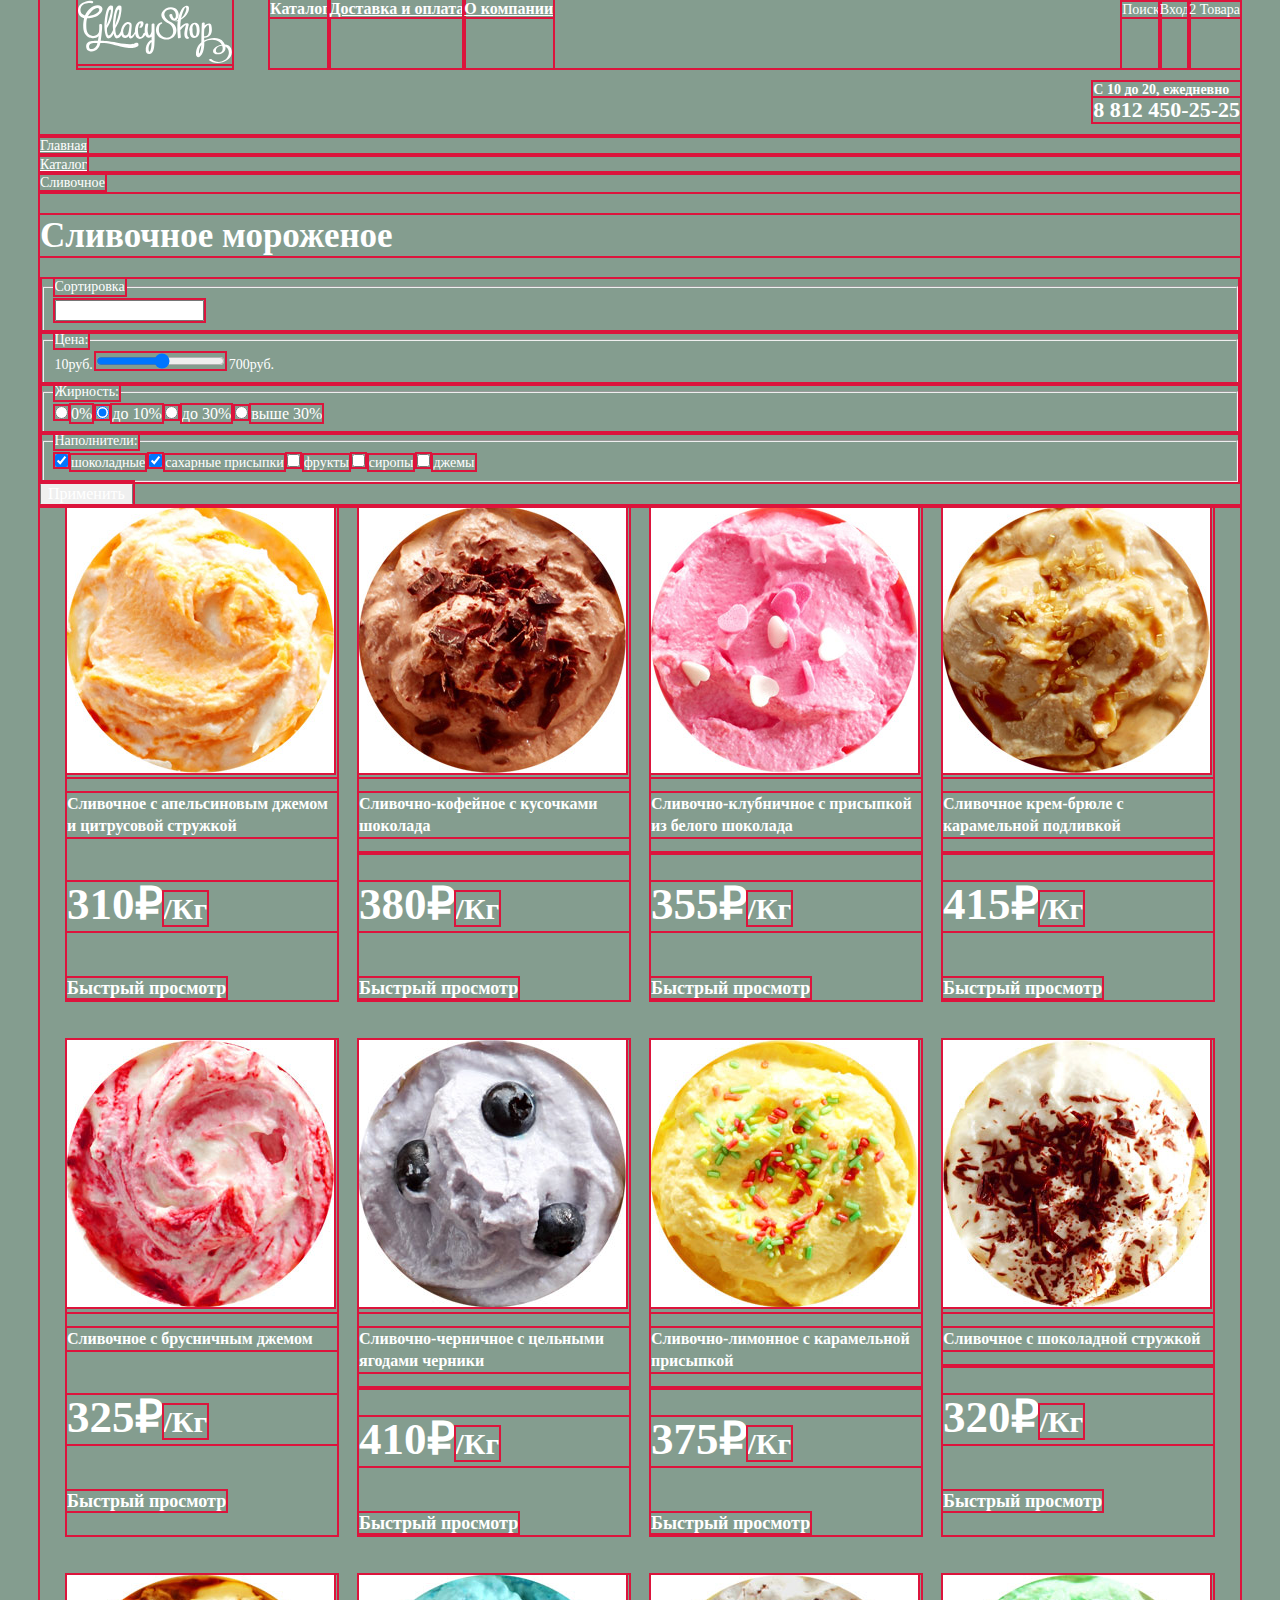
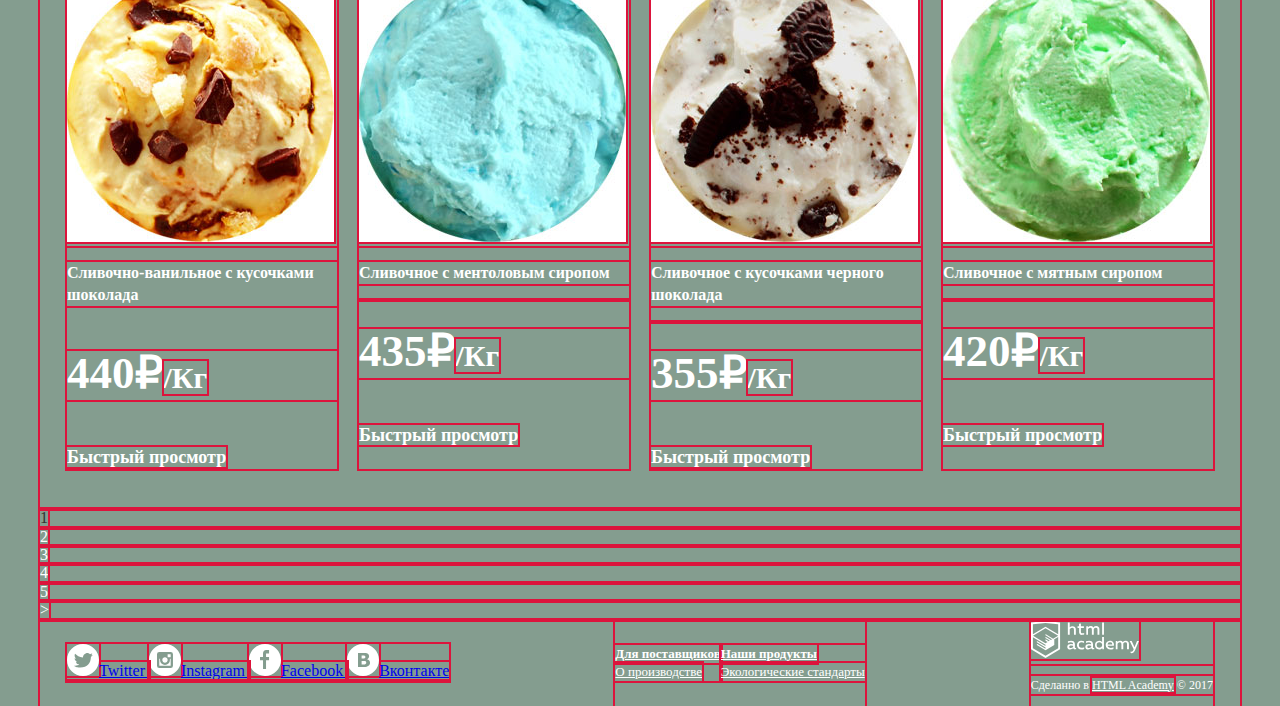
==== commit 7cba0ae4: "Задание "Сетки". Изменение №1." ====
--- a/catalog.html
+++ b/catalog.html
@@ -8,326 +8,325 @@
     </head>
     <body>
 
-      <header class="main-header">
-        <div class="container">
-
-        <a class="main-header-logo" href="index.html">
-          <img class="main-header-logo-img" src="img/svg/logo.svg" alt="Логотип магазина" width="154" height="64">
-        </a>
-
-        <nav class="main-navigation">
-          <ul class="main-menu">
-            <li class="main-menu-item"><a class="main-menu-link main-menu-link-active" href="#">Каталог</a>
-              <ul class="sub-menu">
-                <li class="sub-menu-item"><a class="sub-menu-link different-link" href="#">Новинки</a></li>
-                <li class="sub-menu-item"><a class="sub-menu-link sub-menu-link-active" href="#">Сливочное</a></li>
-                <li class="sub-menu-item"><a class="sub-menu-link" href="#">Щербеты</a></li>
-                <li class="sub-menu-item"><a class="sub-menu-link" href="#">Фруктовый лед</a></li>
-                <li class="sub-menu-item"><a class="sub-menu-link" href="#">Мелорин</a></li>
-              </ul>
-            </li>
-            <li class="main-menu-item">
-              <a class="main-menu-link" href="#">Доставка и оплата</a>
-            </li>
-            <li class="main-menu-item">
-              <a class="main-menu-link" href="#">О компании</a>
+      <div class="container">
+        <header class="main-header">
+
+
+          <a class="main-header-logo" href="index.html">
+            <img class="main-header-logo-img" src="img/svg/logo.svg" alt="Логотип магазина" width="154" height="64">
+          </a>
+
+          <nav class="main-navigation">
+            <ul class="main-menu">
+              <li class="main-menu-item"><a class="main-menu-link main-menu-link-active" href="#">Каталог</a>
+                <ul class="sub-menu">
+                  <li class="sub-menu-item"><a class="sub-menu-link different-link" href="#">Новинки</a></li>
+                  <li class="sub-menu-item"><a class="sub-menu-link sub-menu-link-active" href="#">Сливочное</a></li>
+                  <li class="sub-menu-item"><a class="sub-menu-link" href="#">Щербеты</a></li>
+                  <li class="sub-menu-item"><a class="sub-menu-link" href="#">Фруктовый лед</a></li>
+                  <li class="sub-menu-item"><a class="sub-menu-link" href="#">Мелорин</a></li>
+                </ul>
+              </li>
+              <li class="main-menu-item">
+                <a class="main-menu-link" href="#">Доставка и оплата</a>
+              </li>
+              <li class="main-menu-item">
+                <a class="main-menu-link" href="#">О компании</a>
+              </li>
+            </ul>
+
+            <ul class="user-menu">
+              <li class="user-menu-item">
+                <a class="btn-search" href="#">Поиск</a>
+                <form class="form-search" action="https://echo.htmlacademy.ru" method="get">
+                  <label class="visually-hidden" for="form-search">Поиск</label>
+                  <input class="form-search-input" type="search" id="form-search" placeholder="Что ищем?">
+                </form>
+              </li>
+              <li class="user-menu-item">
+                <a class="btn-input" href="#">Вход</a>
+                <form class="form-input" action="https://echo.htmlacademy.ru" method="post">
+                  <label class="visually-hidden" for="form-input-email">Email</label>
+                  <input class="form-input-email" type="email" id="form-input-email" name="user-email" placeholder="Электронная почта">
+                  <label class="visually-hidden" for="form-input-password">Пароль</label>
+                  <input class="form-input-password" type="password" id="form-input-password" name="user-password" placeholder="Пароль">
+                  <button class="form-input-button btn" type="submit">Войти</button>
+                  <a class="form-input-link forgot-link" href="#">Забыли пароль?</a>
+                  <a class="form-input-link new-registration-link" href="#">Новая регистрация?</a>
+                </form>
+              </li>
+              <li class="user-menu-item">
+                <a class="btn-basket" href="#">2 Товара</a>
+                <form class="form-basket" action="https://echo.htmlacademy.ru" method="get">
+                  <table class="table-basket">
+                    <caption class="visually-hidden">Товары в Вашей корзине:</caption>
+                    <tbody>
+                      <tr class="table-basket-item table-basket-item-1">
+                        <td class="table-basket-remove">
+                            <button class="basket-item-remove" type="button">x</button>
+                        </td>
+                        <td class="basket-preview">
+                          <img class="basket-preview-icon" src="img/preview-icon-1.png" alt="Изображение товара" width="33" height="33">
+                        </td>
+                        <td class="basket-item-name">Пломбир с апельсиновым джемом</td>
+                        <td class="basket-item-price">1,5 кг x <span class="basket-item-price-value">200 руб.</span></td>
+                        <td class="basket-item-full-price">300 руб.</td>
+                      </tr>
+                      <tr class="table-basket-item table-basket-item-2">
+                        <td class="table-basket-remove">
+                            <button class="basket-item-remove" type="button">x</button>
+                        </td>
+                        <td class="basket-preview">
+                          <img class="basket-preview-icon" src="img/preview-icon-2.png" alt="Изображение товара" width="33" height="33">
+                        </td>
+                        <td class="basket-item-name">Клубничный пломбир с присыпкой из белого шоколада</td>
+                        <td class="basket-item-price">1,5 кг x <span class="basket-item-price-value">300 руб.</span></td>
+                        <td class="basket-item-full-price">450 руб.</td>
+                      </tr>
+                    </tbody>
+                    <tfoot>
+                      <tr class="basket-total">
+                        <td class="basket-total-price" colspan="5">Итого: 750 руб.</td>
+                      </tr>
+                    </tfoot>
+                  </table>
+                  <a class="basket-order-btn btn" href="#">Оформить заказ</a>
+                </form>
+              </li>
+            </ul>
+          </nav>
+
+          <p class="main-header-shedule">
+            C 10 до 20, ежедневно
+            <b class="main-header-phone">8 812 450-25-25</b>
+          </p>
+        </header>
+
+        <main>
+
+          <ul class="breadcrumbs">
+            <li class="breadcrumbs-item">
+              <a class="breadcrumbs-link" href="index.html">Главная</a>
+            </li>
+            <li class="breadcrumbs-item">
+              <a class="breadcrumbs-link" href="#">Каталог</a>
+            </li>
+            <li class="breadcrumbs-item">
+              <a class="breadcrumbs-link" href="#">Сливочное</a>
             </li>
           </ul>
 
-          <ul class="user-menu">
-            <li class="user-menu-item">
-              <a class="btn-search" href="#">Поиск</a>
-              <form class="form-search" action="https://echo.htmlacademy.ru" method="get">
-                <label class="visually-hidden" for="form-search">Поиск</label>
-                <input class="form-search-input" type="search" id="form-search" placeholder="Что ищем?">
-              </form>
-            </li>
-            <li class="user-menu-item">
-              <a class="btn-input" href="#">Вход</a>
-              <form class="form-input" action="https://echo.htmlacademy.ru" method="post">
-                <label class="visually-hidden" for="form-input-email">Email</label>
-                <input class="form-input-email" type="email" id="form-input-email" name="user-email" placeholder="Электронная почта">
-                <label class="visually-hidden" for="form-input-password">Пароль</label>
-                <input class="form-input-password" type="password" id="form-input-password" name="user-password" placeholder="Пароль">
-                <button class="form-input-button btn" type="submit">Войти</button>
-                <a class="form-input-link forgot-link" href="#">Забыли пароль?</a>
-                <a class="form-input-link new-registration-link" href="#">Новая регистрация?</a>
-              </form>
-            </li>
-            <li class="user-menu-item">
-              <a class="btn-basket" href="#">2 Товара</a>
-              <form class="form-basket" action="https://echo.htmlacademy.ru" method="get">
-                <table class="table-basket">
-                  <caption class="visually-hidden">Товары в Вашей корзине:</caption>
-                  <tbody>
-                    <tr class="table-basket-item table-basket-item-1">
-                      <td class="table-basket-remove">
-                          <button class="basket-item-remove" type="button">x</button>
-                      </td>
-                      <td class="basket-preview">
-                        <img class="basket-preview-icon" src="img/preview-icon-1.png" alt="Изображение товара" width="33" height="33">
-                      </td>
-                      <td class="basket-item-name">Пломбир с апельсиновым джемом</td>
-                      <td class="basket-item-price">1,5 кг x <span class="basket-item-price-value">200 руб.</span></td>
-                      <td class="basket-item-full-price">300 руб.</td>
-                    </tr>
-                    <tr class="table-basket-item table-basket-item-2">
-                      <td class="table-basket-remove">
-                          <button class="basket-item-remove" type="button">x</button>
-                      </td>
-                      <td class="basket-preview">
-                        <img class="basket-preview-icon" src="img/preview-icon-2.png" alt="Изображение товара" width="33" height="33">
-                      </td>
-                      <td class="basket-item-name">Клубничный пломбир с присыпкой из белого шоколада</td>
-                      <td class="basket-item-price">1,5 кг x <span class="basket-item-price-value">300 руб.</span></td>
-                      <td class="basket-item-full-price">450 руб.</td>
-                    </tr>
-                  </tbody>
-                  <tfoot>
-                    <tr class="basket-total">
-                      <td class="basket-total-price" colspan="5">Итого: 750 руб.</td>
-                    </tr>
-                  </tfoot>
-                </table>
-                <a class="basket-order-btn btn" href="#">Оформить заказ</a>
-              </form>
+          <h1 class="catalog-main-title">Сливочное мороженое</h1>
+
+          <form class="main-form" action="https://echo.htmlacademy.ru" method="get">
+            <fieldset class="fieldset fieldset-sorting">
+              <legend class="main-form-legend">Сортировка</legend>
+              <select class="main-form-sorting" name="sorting">
+                <option class="sorting-option">по популярности</option>
+                <option class="sorting-option">сначала недорогие</option>
+                <option class="sorting-option">сначала дорогие</option>
+                <option class="sorting-option">по жирности</option>
+              </select>
+            </fieldset>
+            <fieldset class="fieldset fieldset-price">
+              <legend class="main-form-legend">Цена:</legend>
+              10руб.
+              <input class="input-range" type="range" min="10" max="700" step="10" name="range-price">
+              700руб.
+            </fieldset>
+            <fieldset class="fieldset fieldset-fatness">
+              <legend class="main-form-legend">Жирность:</legend>
+              <input class="input-interactive fatness-radio" type="radio" id="fatness-0" name="fatness" value="fatness-0%">
+              <label class="fieldset-fatness-label" for="fatness-0">0%</label>
+              <input class="input-interactive fatness-radio" type="radio" id="fatness-10" name="fatness" value="fatness-10%" checked>
+              <label class="fieldset-fatness-label" for="fatness-10">до 10%</label>
+              <input class="input-interactive fatness-radio" type="radio" id="fatness-30" name="fatness" value="fatness-30%">
+              <label class="fieldset-fatness-label" for="fatness-30">до 30%</label>
+              <input class="input-interactive fatness-radio" type="radio" id="fatness-higher-30" name="fatness" value="fatness-higher-30%">
+              <label class="fieldset-fatness-label" for="fatness-higher-30">выше 30%</label>
+            </fieldset>
+            <fieldset class="fieldset fieldset-filler">
+              <legend class="main-form-legend">Наполнители:</legend>
+              <input class="input-interactive filler-checkbox" type="checkbox" id="filler-chocolate" name="chocolate" value="chocolate" checked>
+              <label for="filler-chocolate">шоколадные</label>
+              <input class="input-interactive filler-checkbox" type="checkbox" id="filler-sugar" name="sugar" value="sugar" checked>
+              <label for="filler-sugar">сахарные присыпки</label>
+              <input class="input-interactive filler-checkbox" type="checkbox" id="filler-fruit" name="fruit" value="fruit">
+              <label for="filler-fruit">фрукты</label>
+              <input class="input-interactive filler-checkbox" type="checkbox" id="filler-syrup" name="syrup" value="syrup">
+              <label for="filler-syrup">сиропы</label>
+              <input class="input-interactive filler-checkbox" type="checkbox" id="filler-jam" name="jam" value="jam">
+              <label for="filler-jam">джемы</label>
+            </fieldset>
+            <button class="main-form-btn" type="submit">Применить</button>
+          </form>
+
+          <ul class="product-block">
+            <li class="product-item">
+              <div class="product-image-wrapper">
+                <img class="product-item-image" src="img/product-item-image-1.jpg" alt="Изображение мороженого" width="267" height="267">
+              </div>
+              <p class="product-item-name">Сливочное с апельсиновым джемом и цитрусовой стружкой</p>
+              <p class="product-item-price">
+                310&#8381;<span class="product-item-price-smaller">/Кг</span>
+              </p>
+              <a class="quick-view-btn btn" href="#">Быстрый просмотр</a>
+            </li>
+            <li class="product-item">
+              <div class="product-image-wrapper">
+                <img class="product-item-image" src="img/product-item-image-2.jpg" alt="Изображение мороженого" width="267" height="267">
+              </div>
+              <p class="product-item-name">Сливочно-кофейное с кусочками шоколада<p>
+              <p class="product-item-price">
+                380&#8381;<span class="product-item-price-smaller">/Кг</span>
+              </p>
+              <a class="quick-view-btn btn" href="#">Быстрый просмотр</a>
+            </li>
+            <li class="product-item">
+              <div class="product-image-wrapper">
+                <img class="product-item-image" src="img/product-item-image-3.jpg" alt="Изображение мороженого" width="267" height="267">
+              </div>
+              <p class="product-item-name">Сливочно-клубничное с присыпкой из белого шоколада<p>
+              <p class="product-item-price">
+                355&#8381;<span class="product-item-price-smaller">/Кг</span>
+              </p>
+              <a class="quick-view-btn btn" href="#">Быстрый просмотр</a>
+            </li>
+            <li class="product-item">
+              <div class="product-image-wrapper">
+                <img class="product-item-image" src="img/product-item-image-4.jpg" alt="Изображение мороженого" width="267" height="267">
+              </div>
+              <p class="product-item-name">Сливочное крем-брюле с карамельной подливкой<p>
+              <p class="product-item-price">
+                415&#8381;<span class="product-item-price-smaller">/Кг</span>
+              </p>
+              <a class="quick-view-btn btn" href="#">Быстрый просмотр</a>
+            </li>
+            <li class="product-item">
+              <div class="product-image-wrapper">
+                <img class="product-item-image" src="img/product-item-image-5.jpg" alt="Изображение мороженого" width="267" height="267">
+              </div>
+              <p class="product-item-name">Сливочное с брусничным джемом</p>
+              <p class="product-item-price">
+                325&#8381;<span class="product-item-price-smaller">/Кг</span>
+              </p>
+              <a class="quick-view-btn btn" href="#">Быстрый просмотр</a>
+            </li>
+            <li class="product-item">
+              <div class="product-image-wrapper">
+                <img class="product-item-image" src="img/product-item-image-6.jpg" alt="Изображение мороженого" width="267" height="267">
+              </div>
+              <p class="product-item-name">Сливочно-черничное с цельными ягодами черники<p>
+              <p class="product-item-price">
+                410&#8381;<span class="product-item-price-smaller">/Кг</span>
+              </p>
+              <a class="quick-view-btn btn" href="#">Быстрый просмотр</a>
+            </li>
+            <li class="product-item">
+              <div class="product-image-wrapper">
+                <img class="product-item-image" src="img/product-item-image-7.jpg" alt="Изображение мороженого" width="267" height="267">
+              </div>
+              <p class="product-item-name">Сливочно-лимонное с карамельной присыпкой<p>
+              <p class="product-item-price">
+                375&#8381;<span class="product-item-price-smaller">/Кг</span>
+              </p>
+              <a class="quick-view-btn btn" href="#">Быстрый просмотр</a>
+            </li>
+            <li class="product-item">
+              <div class="product-image-wrapper">
+                <img class="product-item-image" src="img/product-item-image-8.jpg" alt="Изображение мороженого" width="267" height="267">
+              </div>
+              <p class="product-item-name">Сливочное с шоколадной стружкой<p>
+              <p class="product-item-price">
+                320&#8381;<span class="product-item-price-smaller">/Кг</span>
+              </p>
+              <a class="quick-view-btn btn" href="#">Быстрый просмотр</a>
+            </li>
+            <li class="product-item">
+              <div class="product-image-wrapper">
+                <img class="product-item-image" src="img/product-item-image-9.jpg" alt="Изображение мороженого" width="267" height="267">
+              </div>
+              <p class="product-item-name">Сливочно-ванильное с кусочками шоколада</p>
+              <p class="product-item-price">
+                440&#8381;<span class="product-item-price-smaller">/Кг</span>
+              </p>
+              <a class="quick-view-btn btn" href="#">Быстрый просмотр</a>
+            </li>
+            <li class="product-item">
+              <div class="product-image-wrapper">
+                <img class="product-item-image" src="img/product-item-image-10.jpg" alt="Изображение мороженого" width="267" height="267">
+              </div>
+              <p class="product-item-name">Сливочное с ментоловым сиропом<p>
+              <p class="product-item-price">
+                435&#8381;<span class="product-item-price-smaller">/Кг</span>
+              </p>
+              <a class="quick-view-btn btn" href="#">Быстрый просмотр</a>
+            </li>
+            <li class="product-item">
+              <div class="product-image-wrapper">
+                <img class="product-item-image" src="img/product-item-image-11.jpg" alt="Изображение мороженого" width="267" height="267">
+              </div>
+              <p class="product-item-name">Сливочное с кусочками черного шоколада<p>
+              <p class="product-item-price">
+                355&#8381;<span class="product-item-price-smaller">/Кг</span>
+              </p>
+              <a class="quick-view-btn btn" href="#">Быстрый просмотр</a>
+            </li>
+            <li class="product-item">
+              <div class="product-image-wrapper">
+                <img class="product-item-image" src="img/product-item-image-12.jpg" alt="Изображение мороженого" width="267" height="267">
+              </div>
+              <p class="product-item-name">Сливочное с мятным сиропом<p>
+              <p class="product-item-price">
+                420&#8381;<span class="product-item-price-smaller">/Кг</span>
+              </p>
+              <a class="quick-view-btn btn" href="#">Быстрый просмотр</a>
             </li>
           </ul>
-        </nav>
-
-        <p class="main-header-shedule">
-          C 10 до 20, ежедневно
-          <b class="main-header-phone">8 812 450-25-25</b>
-        </p>
-      </div>
-      </header>
-
-      <main>
-        <div class="container">
-
-        <ul class="breadcrumbs">
-          <li class="breadcrumbs-item">
-            <a class="breadcrumbs-link" href="index.html">Главная</a>
-          </li>
-          <li class="breadcrumbs-item">
-            <a class="breadcrumbs-link" href="#">Каталог</a>
-          </li>
-          <li class="breadcrumbs-item">
-            <a class="breadcrumbs-link" href="#">Сливочное</a>
-          </li>
-        </ul>
-
-        <h1 class="catalog-main-title">Сливочное мороженое</h1>
-
-        <form class="main-form" action="https://echo.htmlacademy.ru" method="get">
-          <fieldset class="fieldset fieldset-sorting">
-            <legend class="main-form-legend">Сортировка</legend>
-            <select class="main-form-sorting" name="sorting">
-              <option class="sorting-option">по популярности</option>
-              <option class="sorting-option">сначала недорогие</option>
-              <option class="sorting-option">сначала дорогие</option>
-              <option class="sorting-option">по жирности</option>
-            </select>
-          </fieldset>
-          <fieldset class="fieldset fieldset-price">
-            <legend class="main-form-legend">Цена:</legend>
-            10руб.
-            <input class="input-range" type="range" min="10" max="700" step="10" name="range-price">
-            700руб.
-          </fieldset>
-          <fieldset class="fieldset fieldset-fatness">
-            <legend class="main-form-legend">Жирность:</legend>
-            <input class="input-interactive fatness-radio" type="radio" id="fatness-0" name="fatness" value="fatness-0%">
-            <label class="fieldset-fatness-label" for="fatness-0">0%</label>
-            <input class="input-interactive fatness-radio" type="radio" id="fatness-10" name="fatness" value="fatness-10%" checked>
-            <label class="fieldset-fatness-label" for="fatness-10">до 10%</label>
-            <input class="input-interactive fatness-radio" type="radio" id="fatness-30" name="fatness" value="fatness-30%">
-            <label class="fieldset-fatness-label" for="fatness-30">до 30%</label>
-            <input class="input-interactive fatness-radio" type="radio" id="fatness-higher-30" name="fatness" value="fatness-higher-30%">
-            <label class="fieldset-fatness-label" for="fatness-higher-30">выше 30%</label>
-          </fieldset>
-          <fieldset class="fieldset fieldset-filler">
-            <legend class="main-form-legend">Наполнители:</legend>
-            <input class="input-interactive filler-checkbox" type="checkbox" id="filler-chocolate" name="chocolate" value="chocolate" checked>
-            <label for="filler-chocolate">шоколадные</label>
-            <input class="input-interactive filler-checkbox" type="checkbox" id="filler-sugar" name="sugar" value="sugar" checked>
-            <label for="filler-sugar">сахарные присыпки</label>
-            <input class="input-interactive filler-checkbox" type="checkbox" id="filler-fruit" name="fruit" value="fruit">
-            <label for="filler-fruit">фрукты</label>
-            <input class="input-interactive filler-checkbox" type="checkbox" id="filler-syrup" name="syrup" value="syrup">
-            <label for="filler-syrup">сиропы</label>
-            <input class="input-interactive filler-checkbox" type="checkbox" id="filler-jam" name="jam" value="jam">
-            <label for="filler-jam">джемы</label>
-          </fieldset>
-          <button class="main-form-btn" type="submit">Применить</button>
-        </form>
-
-        <ul class="product-block">
-          <li class="product-item">
-            <div class="product-image-wrapper">
-              <img class="product-item-image" src="img/product-item-image-1.jpg" alt="Изображение мороженого" width="267" height="267">
+
+          <ul class="pages-list">
+            <li class="pages-list-item"><a class="pages-list-link here" href="#">1</a></li>
+            <li class="pages-list-item"><a class="pages-list-link" href="#">2</a></li>
+            <li class="pages-list-item"><a class="pages-list-link" href="#">3</a></li>
+            <li class="pages-list-item"><a class="pages-list-link" href="#">4</a></li>
+            <li class="pages-list-item"><a class="pages-list-link" href="#">5</a></li>
+            <li class="pages-list-item"><a class="pages-list-link" href="#"><span>&gt;</span></a></li>
+          </ul>
+        </main>
+
+        <footer class="main-footer">
+          <div class="social-wrapper">
+            <a class="social social-tw" href="#">
+              <img src="img/svg/twitter.svg" alt="Twitter" width="32" height="32">Twitter
+            </a>
+            <a class="social social-in" href="#">
+              <img src="img/svg/instagram.svg" alt="Instagram" width="32" height="32">Instagram
+            </a>
+            <a class="social social-fb" href="#">
+              <img src="img/svg/fb.svg" alt="Facebook" width="32" height="32">Facebook
+            </a>
+            <a class="social social-vk" href="#">
+              <img src="img/svg/vk.svg" alt="Вконтакте" width="32" height="32">Вконтакте
+            </a>
+          </div>
+
+          <div class="footer-info-wrapper">
+            <div class="info-left-column">
+              <a class="footer-info-link" href="#">Для поставщиков</a>
+              <a class="footer-info-link" href="#">О производстве</a>
             </div>
-            <p class="product-item-name">Сливочное с апельсиновым джемом и цитрусовой стружкой</p>
-            <p class="product-item-price">
-              310&#8381;<span class="product-item-price-smaller">/Кг</span>
-            </p>
-            <a class="quick-view-btn btn" href="#">Быстрый просмотр</a>
-          </li>
-          <li class="product-item">
-            <div class="product-image-wrapper">
-              <img class="product-item-image" src="img/product-item-image-2.jpg" alt="Изображение мороженого" width="267" height="267">
+            <div class="info-right-column">
+              <a class="footer-info-link" href="#">Наши продукты</a>
+              <a class="footer-info-link" href="#">Экологические стандарты</a>
             </div>
-            <p class="product-item-name">Сливочно-кофейное с кусочками шоколада<p>
-            <p class="product-item-price">
-              380&#8381;<span class="product-item-price-smaller">/Кг</span>
-            </p>
-            <a class="quick-view-btn btn" href="#">Быстрый просмотр</a>
-          </li>
-          <li class="product-item">
-            <div class="product-image-wrapper">
-              <img class="product-item-image" src="img/product-item-image-3.jpg" alt="Изображение мороженого" width="267" height="267">
-            </div>
-            <p class="product-item-name">Сливочно-клубничное с присыпкой из белого шоколада<p>
-            <p class="product-item-price">
-              355&#8381;<span class="product-item-price-smaller">/Кг</span>
-            </p>
-            <a class="quick-view-btn btn" href="#">Быстрый просмотр</a>
-          </li>
-          <li class="product-item">
-            <div class="product-image-wrapper">
-              <img class="product-item-image" src="img/product-item-image-4.jpg" alt="Изображение мороженого" width="267" height="267">
-            </div>
-            <p class="product-item-name">Сливочное крем-брюле с карамельной подливкой<p>
-            <p class="product-item-price">
-              415&#8381;<span class="product-item-price-smaller">/Кг</span>
-            </p>
-            <a class="quick-view-btn btn" href="#">Быстрый просмотр</a>
-          </li>
-          <li class="product-item">
-            <div class="product-image-wrapper">
-              <img class="product-item-image" src="img/product-item-image-5.jpg" alt="Изображение мороженого" width="267" height="267">
-            </div>
-            <p class="product-item-name">Сливочное с брусничным джемом</p>
-            <p class="product-item-price">
-              325&#8381;<span class="product-item-price-smaller">/Кг</span>
-            </p>
-            <a class="quick-view-btn btn" href="#">Быстрый просмотр</a>
-          </li>
-          <li class="product-item">
-            <div class="product-image-wrapper">
-              <img class="product-item-image" src="img/product-item-image-6.jpg" alt="Изображение мороженого" width="267" height="267">
-            </div>
-            <p class="product-item-name">Сливочно-черничное с цельными ягодами черники<p>
-            <p class="product-item-price">
-              410&#8381;<span class="product-item-price-smaller">/Кг</span>
-            </p>
-            <a class="quick-view-btn btn" href="#">Быстрый просмотр</a>
-          </li>
-          <li class="product-item">
-            <div class="product-image-wrapper">
-              <img class="product-item-image" src="img/product-item-image-7.jpg" alt="Изображение мороженого" width="267" height="267">
-            </div>
-            <p class="product-item-name">Сливочно-лимонное с карамельной присыпкой<p>
-            <p class="product-item-price">
-              375&#8381;<span class="product-item-price-smaller">/Кг</span>
-            </p>
-            <a class="quick-view-btn btn" href="#">Быстрый просмотр</a>
-          </li>
-          <li class="product-item">
-            <div class="product-image-wrapper">
-              <img class="product-item-image" src="img/product-item-image-8.jpg" alt="Изображение мороженого" width="267" height="267">
-            </div>
-            <p class="product-item-name">Сливочное с шоколадной стружкой<p>
-            <p class="product-item-price">
-              320&#8381;<span class="product-item-price-smaller">/Кг</span>
-            </p>
-            <a class="quick-view-btn btn" href="#">Быстрый просмотр</a>
-          </li>
-          <li class="product-item">
-            <div class="product-image-wrapper">
-              <img class="product-item-image" src="img/product-item-image-9.jpg" alt="Изображение мороженого" width="267" height="267">
-            </div>
-            <p class="product-item-name">Сливочно-ванильное с кусочками шоколада</p>
-            <p class="product-item-price">
-              440&#8381;<span class="product-item-price-smaller">/Кг</span>
-            </p>
-            <a class="quick-view-btn btn" href="#">Быстрый просмотр</a>
-          </li>
-          <li class="product-item">
-            <div class="product-image-wrapper">
-              <img class="product-item-image" src="img/product-item-image-10.jpg" alt="Изображение мороженого" width="267" height="267">
-            </div>
-            <p class="product-item-name">Сливочное с ментоловым сиропом<p>
-            <p class="product-item-price">
-              435&#8381;<span class="product-item-price-smaller">/Кг</span>
-            </p>
-            <a class="quick-view-btn btn" href="#">Быстрый просмотр</a>
-          </li>
-          <li class="product-item">
-            <div class="product-image-wrapper">
-              <img class="product-item-image" src="img/product-item-image-11.jpg" alt="Изображение мороженого" width="267" height="267">
-            </div>
-            <p class="product-item-name">Сливочное с кусочками черного шоколада<p>
-            <p class="product-item-price">
-              355&#8381;<span class="product-item-price-smaller">/Кг</span>
-            </p>
-            <a class="quick-view-btn btn" href="#">Быстрый просмотр</a>
-          </li>
-          <li class="product-item">
-            <div class="product-image-wrapper">
-              <img class="product-item-image" src="img/product-item-image-12.jpg" alt="Изображение мороженого" width="267" height="267">
-            </div>
-            <p class="product-item-name">Сливочное с мятным сиропом<p>
-            <p class="product-item-price">
-              420&#8381;<span class="product-item-price-smaller">/Кг</span>
-            </p>
-            <a class="quick-view-btn btn" href="#">Быстрый просмотр</a>
-          </li>
-        </ul>
-
-        <ul class="pages-list">
-          <li class="pages-list-item"><a class="pages-list-link here" href="#">1</a></li>
-          <li class="pages-list-item"><a class="pages-list-link" href="#">2</a></li>
-          <li class="pages-list-item"><a class="pages-list-link" href="#">3</a></li>
-          <li class="pages-list-item"><a class="pages-list-link" href="#">4</a></li>
-          <li class="pages-list-item"><a class="pages-list-link" href="#">5</a></li>
-          <li class="pages-list-item"><a class="pages-list-link" href="#"><span>&gt;</span></a></li>
-        </ul>
-      </div>
-      </main>
-
-      <footer class="main-footer">
-        <div class="social-wrapper">
-          <a class="social social-tw" href="#">
-            <img src="img/svg/twitter.svg" alt="Twitter" width="32" height="32">Twitter
-          </a>
-          <a class="social social-in" href="#">
-            <img src="img/svg/instagram.svg" alt="Instagram" width="32" height="32">Instagram
-          </a>
-          <a class="social social-fb" href="#">
-            <img src="img/svg/fb.svg" alt="Facebook" width="32" height="32">Facebook
-          </a>
-          <a class="social social-vk" href="#">
-            <img src="img/svg/vk.svg" alt="Вконтакте" width="32" height="32">Вконтакте
-          </a>
-        </div>
-
-        <div class="footer-info-wrapper">
-          <div class="info-left-column">
-            <a class="footer-info-link" href="#">Для поставщиков</a>
-            <a class="footer-info-link" href="#">О производстве</a>
           </div>
-          <div class="info-right-column">
-            <a class="footer-info-link" href="#">Наши продукты</a>
-            <a class="footer-info-link" href="#">Экологические стандарты</a>
+
+          <div class="copyright-wrapper">
+            <a class="copyright-link" href="#">
+              <img class="copyright-img" src="img/svg/logo-htmlacademy.svg" alt=" Логотип сайта htmlacademy" width="108" height="39">
+            </a>
+            <p class="copyright-text">Сделанно в <a class="copyright-link-text" href="#" alt="Сайт htmlacademy">HTML Academy</a> &copy; 2017</p>
           </div>
-        </div>
-
-        <div class="copyright-wrapper">
-          <a class="copyright-link" href="#">
-            <img class="copyright-img" src="img/svg/logo-htmlacademy.svg" alt=" Логотип сайта htmlacademy" width="108" height="39">
-          </a>
-          <p class="copyright-text">Сделанно в <a class="copyright-link-text" href="#" alt="Сайт htmlacademy">HTML Academy</a> &copy; 2017</p>
         </div>
 
       </footer>
--- a/css/style.css
+++ b/css/style.css
@@ -35,8 +35,6 @@
 .container {
   width: 1200px;
   margin: 0 auto;
-  box-sizing: border-box;
-  padding: 0 27px;
 }
 
 .main-menu,
@@ -224,10 +222,6 @@
   line-height: 24px;
 }
 
-.product-section {
-  margin-bottom: 40px;
-}
-
 .product-block {
     list-style: none;
     padding: 0;
@@ -266,6 +260,8 @@
 
 .about-us {
   height: 310px;
+  width: 1146px;
+  margin: 0 auto;
   margin-bottom: 40px;
   font-family: "Roboto";
   font-weight: bold;
@@ -607,14 +603,13 @@
   color: #ffbc9e;
 }
 
-.main-header .container {
+.main-header {
   display: flex;
   justify-content: flex-end;
   flex-wrap: wrap;
 }
 
 .main-header-logo {
-  display: flex;
   margin: auto;
   width: 154px;
 }
@@ -646,6 +641,8 @@
   display: flex;
   min-height: 230px;
   justify-content: space-between;
+  padding-left: 27px;
+  padding-right: 27px;
   margin-bottom: 40px;
 }
 
@@ -654,12 +651,16 @@
   min-height: 220px;
   justify-content: space-between;
   margin-bottom: 40px;
+  padding-left: 27px;
+  padding-right: 27px;
 }
 
 .product-block {
   display: flex;
   justify-content: space-between;
   flex-wrap: wrap;
+  padding-left: 27px;
+  padding-right: 27px;
 }
 
 .company-info {
@@ -670,6 +671,8 @@
 .main-footer {
   display: flex;
   justify-content: space-between;
+  padding-left: 27px;
+  padding-right: 27px;
 }
 .copyright-wrapper {
   display: flex;
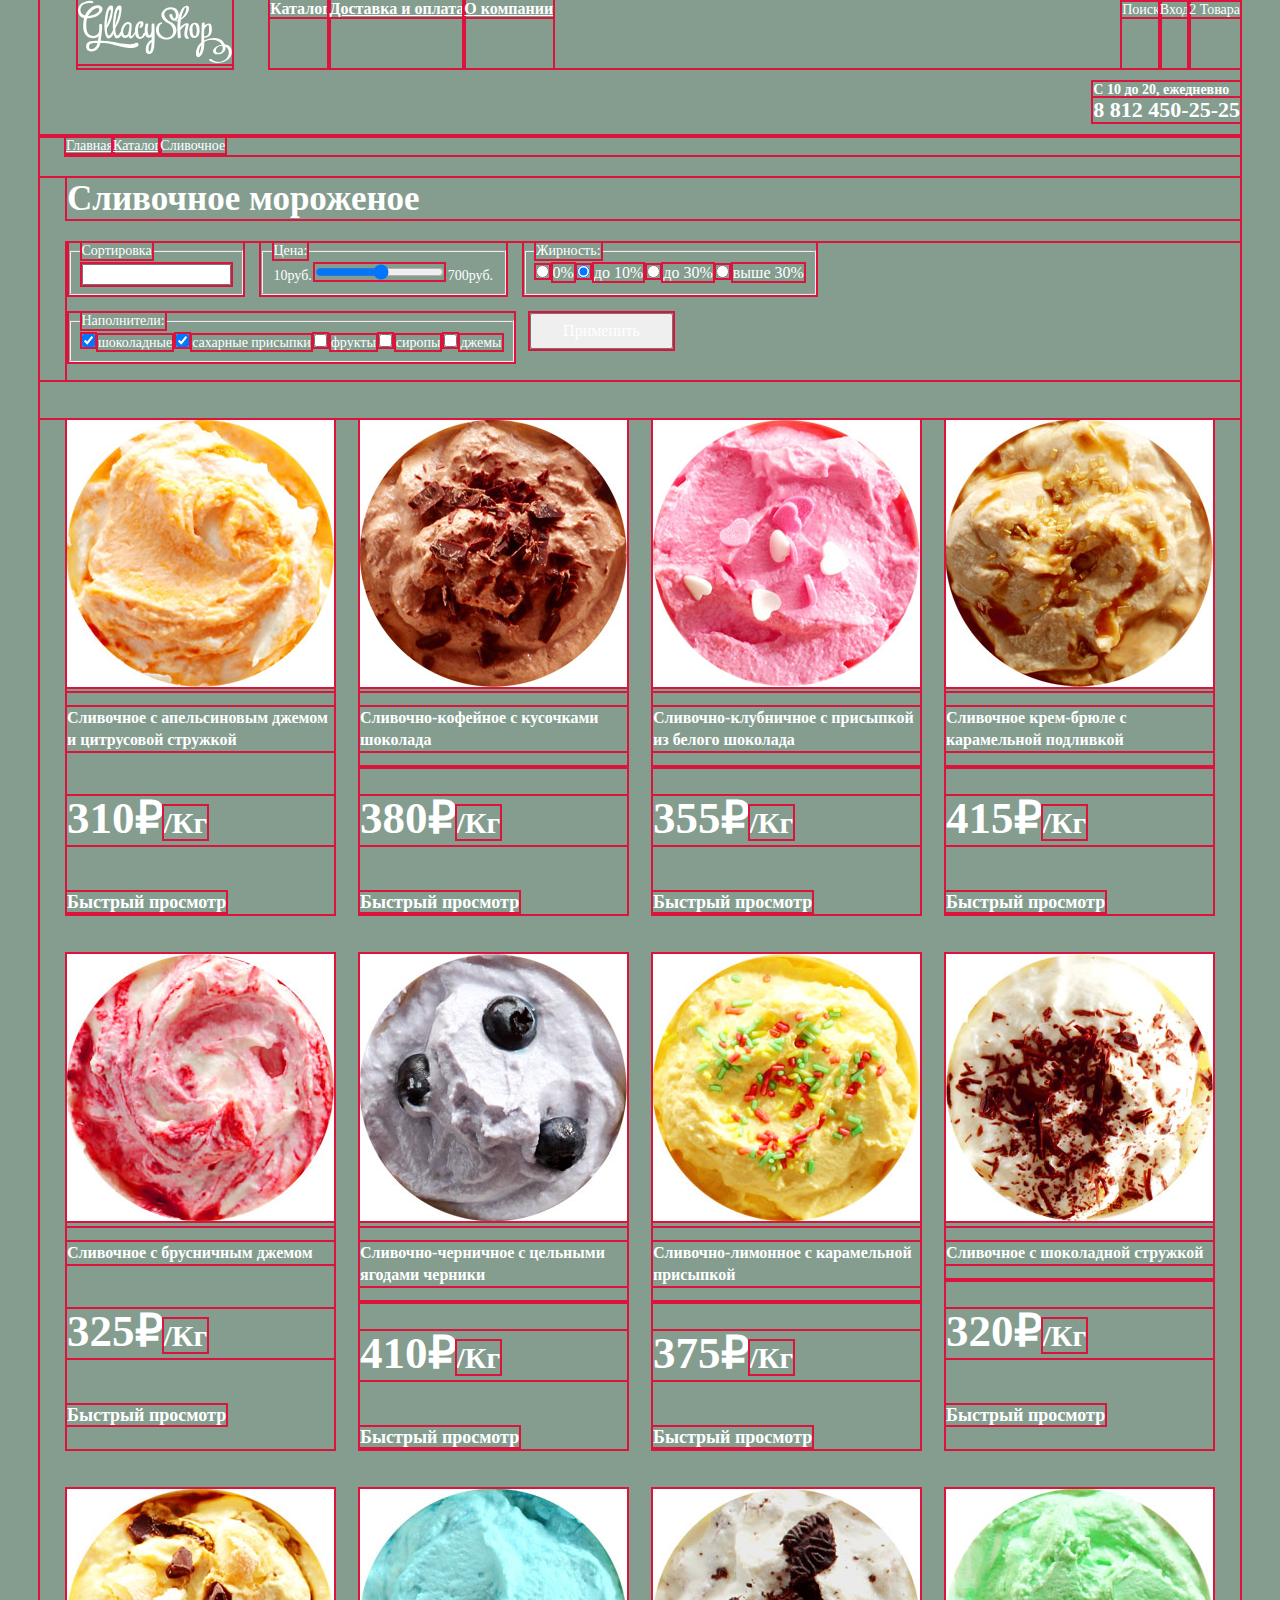
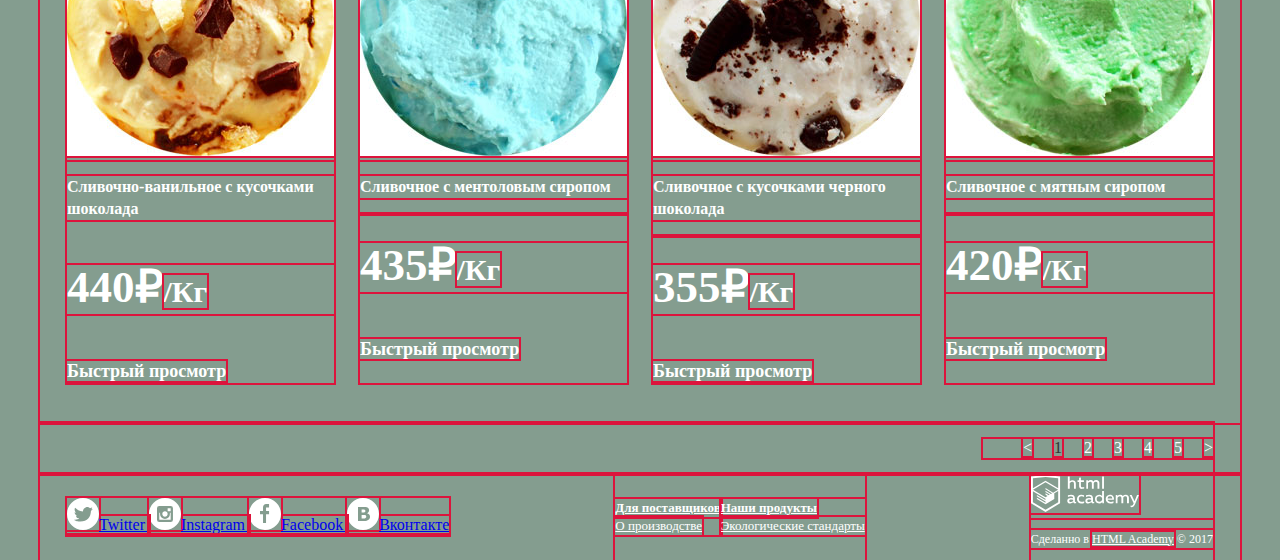
==== commit 9ed1d7c8: "Задание "Сетки". Изменение №2." ====
--- a/catalog.html
+++ b/catalog.html
@@ -116,182 +116,188 @@
             </li>
           </ul>
 
-          <h1 class="catalog-main-title">Сливочное мороженое</h1>
-
-          <form class="main-form" action="https://echo.htmlacademy.ru" method="get">
-            <fieldset class="fieldset fieldset-sorting">
-              <legend class="main-form-legend">Сортировка</legend>
-              <select class="main-form-sorting" name="sorting">
-                <option class="sorting-option">по популярности</option>
-                <option class="sorting-option">сначала недорогие</option>
-                <option class="sorting-option">сначала дорогие</option>
-                <option class="sorting-option">по жирности</option>
-              </select>
-            </fieldset>
-            <fieldset class="fieldset fieldset-price">
-              <legend class="main-form-legend">Цена:</legend>
-              10руб.
-              <input class="input-range" type="range" min="10" max="700" step="10" name="range-price">
-              700руб.
-            </fieldset>
-            <fieldset class="fieldset fieldset-fatness">
-              <legend class="main-form-legend">Жирность:</legend>
-              <input class="input-interactive fatness-radio" type="radio" id="fatness-0" name="fatness" value="fatness-0%">
-              <label class="fieldset-fatness-label" for="fatness-0">0%</label>
-              <input class="input-interactive fatness-radio" type="radio" id="fatness-10" name="fatness" value="fatness-10%" checked>
-              <label class="fieldset-fatness-label" for="fatness-10">до 10%</label>
-              <input class="input-interactive fatness-radio" type="radio" id="fatness-30" name="fatness" value="fatness-30%">
-              <label class="fieldset-fatness-label" for="fatness-30">до 30%</label>
-              <input class="input-interactive fatness-radio" type="radio" id="fatness-higher-30" name="fatness" value="fatness-higher-30%">
-              <label class="fieldset-fatness-label" for="fatness-higher-30">выше 30%</label>
-            </fieldset>
-            <fieldset class="fieldset fieldset-filler">
-              <legend class="main-form-legend">Наполнители:</legend>
-              <input class="input-interactive filler-checkbox" type="checkbox" id="filler-chocolate" name="chocolate" value="chocolate" checked>
-              <label for="filler-chocolate">шоколадные</label>
-              <input class="input-interactive filler-checkbox" type="checkbox" id="filler-sugar" name="sugar" value="sugar" checked>
-              <label for="filler-sugar">сахарные присыпки</label>
-              <input class="input-interactive filler-checkbox" type="checkbox" id="filler-fruit" name="fruit" value="fruit">
-              <label for="filler-fruit">фрукты</label>
-              <input class="input-interactive filler-checkbox" type="checkbox" id="filler-syrup" name="syrup" value="syrup">
-              <label for="filler-syrup">сиропы</label>
-              <input class="input-interactive filler-checkbox" type="checkbox" id="filler-jam" name="jam" value="jam">
-              <label for="filler-jam">джемы</label>
-            </fieldset>
-            <button class="main-form-btn" type="submit">Применить</button>
-          </form>
-
-          <ul class="product-block">
-            <li class="product-item">
-              <div class="product-image-wrapper">
-                <img class="product-item-image" src="img/product-item-image-1.jpg" alt="Изображение мороженого" width="267" height="267">
-              </div>
-              <p class="product-item-name">Сливочное с апельсиновым джемом и цитрусовой стружкой</p>
-              <p class="product-item-price">
-                310&#8381;<span class="product-item-price-smaller">/Кг</span>
-              </p>
-              <a class="quick-view-btn btn" href="#">Быстрый просмотр</a>
-            </li>
-            <li class="product-item">
-              <div class="product-image-wrapper">
-                <img class="product-item-image" src="img/product-item-image-2.jpg" alt="Изображение мороженого" width="267" height="267">
-              </div>
-              <p class="product-item-name">Сливочно-кофейное с кусочками шоколада<p>
-              <p class="product-item-price">
-                380&#8381;<span class="product-item-price-smaller">/Кг</span>
-              </p>
-              <a class="quick-view-btn btn" href="#">Быстрый просмотр</a>
-            </li>
-            <li class="product-item">
-              <div class="product-image-wrapper">
-                <img class="product-item-image" src="img/product-item-image-3.jpg" alt="Изображение мороженого" width="267" height="267">
-              </div>
-              <p class="product-item-name">Сливочно-клубничное с присыпкой из белого шоколада<p>
-              <p class="product-item-price">
-                355&#8381;<span class="product-item-price-smaller">/Кг</span>
-              </p>
-              <a class="quick-view-btn btn" href="#">Быстрый просмотр</a>
-            </li>
-            <li class="product-item">
-              <div class="product-image-wrapper">
-                <img class="product-item-image" src="img/product-item-image-4.jpg" alt="Изображение мороженого" width="267" height="267">
-              </div>
-              <p class="product-item-name">Сливочное крем-брюле с карамельной подливкой<p>
-              <p class="product-item-price">
-                415&#8381;<span class="product-item-price-smaller">/Кг</span>
-              </p>
-              <a class="quick-view-btn btn" href="#">Быстрый просмотр</a>
-            </li>
-            <li class="product-item">
-              <div class="product-image-wrapper">
-                <img class="product-item-image" src="img/product-item-image-5.jpg" alt="Изображение мороженого" width="267" height="267">
-              </div>
-              <p class="product-item-name">Сливочное с брусничным джемом</p>
-              <p class="product-item-price">
-                325&#8381;<span class="product-item-price-smaller">/Кг</span>
-              </p>
-              <a class="quick-view-btn btn" href="#">Быстрый просмотр</a>
-            </li>
-            <li class="product-item">
-              <div class="product-image-wrapper">
-                <img class="product-item-image" src="img/product-item-image-6.jpg" alt="Изображение мороженого" width="267" height="267">
-              </div>
-              <p class="product-item-name">Сливочно-черничное с цельными ягодами черники<p>
-              <p class="product-item-price">
-                410&#8381;<span class="product-item-price-smaller">/Кг</span>
-              </p>
-              <a class="quick-view-btn btn" href="#">Быстрый просмотр</a>
-            </li>
-            <li class="product-item">
-              <div class="product-image-wrapper">
-                <img class="product-item-image" src="img/product-item-image-7.jpg" alt="Изображение мороженого" width="267" height="267">
-              </div>
-              <p class="product-item-name">Сливочно-лимонное с карамельной присыпкой<p>
-              <p class="product-item-price">
-                375&#8381;<span class="product-item-price-smaller">/Кг</span>
-              </p>
-              <a class="quick-view-btn btn" href="#">Быстрый просмотр</a>
-            </li>
-            <li class="product-item">
-              <div class="product-image-wrapper">
-                <img class="product-item-image" src="img/product-item-image-8.jpg" alt="Изображение мороженого" width="267" height="267">
-              </div>
-              <p class="product-item-name">Сливочное с шоколадной стружкой<p>
-              <p class="product-item-price">
-                320&#8381;<span class="product-item-price-smaller">/Кг</span>
-              </p>
-              <a class="quick-view-btn btn" href="#">Быстрый просмотр</a>
-            </li>
-            <li class="product-item">
-              <div class="product-image-wrapper">
-                <img class="product-item-image" src="img/product-item-image-9.jpg" alt="Изображение мороженого" width="267" height="267">
-              </div>
-              <p class="product-item-name">Сливочно-ванильное с кусочками шоколада</p>
-              <p class="product-item-price">
-                440&#8381;<span class="product-item-price-smaller">/Кг</span>
-              </p>
-              <a class="quick-view-btn btn" href="#">Быстрый просмотр</a>
-            </li>
-            <li class="product-item">
-              <div class="product-image-wrapper">
-                <img class="product-item-image" src="img/product-item-image-10.jpg" alt="Изображение мороженого" width="267" height="267">
-              </div>
-              <p class="product-item-name">Сливочное с ментоловым сиропом<p>
-              <p class="product-item-price">
-                435&#8381;<span class="product-item-price-smaller">/Кг</span>
-              </p>
-              <a class="quick-view-btn btn" href="#">Быстрый просмотр</a>
-            </li>
-            <li class="product-item">
-              <div class="product-image-wrapper">
-                <img class="product-item-image" src="img/product-item-image-11.jpg" alt="Изображение мороженого" width="267" height="267">
-              </div>
-              <p class="product-item-name">Сливочное с кусочками черного шоколада<p>
-              <p class="product-item-price">
-                355&#8381;<span class="product-item-price-smaller">/Кг</span>
-              </p>
-              <a class="quick-view-btn btn" href="#">Быстрый просмотр</a>
-            </li>
-            <li class="product-item">
-              <div class="product-image-wrapper">
-                <img class="product-item-image" src="img/product-item-image-12.jpg" alt="Изображение мороженого" width="267" height="267">
-              </div>
-              <p class="product-item-name">Сливочное с мятным сиропом<p>
-              <p class="product-item-price">
-                420&#8381;<span class="product-item-price-smaller">/Кг</span>
-              </p>
-              <a class="quick-view-btn btn" href="#">Быстрый просмотр</a>
-            </li>
-          </ul>
-
-          <ul class="pages-list">
-            <li class="pages-list-item"><a class="pages-list-link here" href="#">1</a></li>
-            <li class="pages-list-item"><a class="pages-list-link" href="#">2</a></li>
-            <li class="pages-list-item"><a class="pages-list-link" href="#">3</a></li>
-            <li class="pages-list-item"><a class="pages-list-link" href="#">4</a></li>
-            <li class="pages-list-item"><a class="pages-list-link" href="#">5</a></li>
-            <li class="pages-list-item"><a class="pages-list-link" href="#"><span>&gt;</span></a></li>
-          </ul>
+          <section class="main-form-conteiner">
+            <h1 class="catalog-main-title">Сливочное мороженое</h1>
+            <form class="main-form" action="https://echo.htmlacademy.ru" method="get">
+              <fieldset class="fieldset fieldset-sorting">
+                <legend class="main-form-legend">Сортировка</legend>
+                <select class="main-form-sorting" name="sorting">
+                  <option class="sorting-option">по популярности</option>
+                  <option class="sorting-option">сначала недорогие</option>
+                  <option class="sorting-option">сначала дорогие</option>
+                  <option class="sorting-option">по жирности</option>
+                </select>
+              </fieldset>
+              <fieldset class="fieldset fieldset-price">
+                <legend class="main-form-legend">Цена:</legend>
+                10руб.
+                <input class="input-range" type="range" min="10" max="700" step="10" name="range-price">
+                700руб.
+              </fieldset>
+              <fieldset class="fieldset fieldset-fatness">
+                <legend class="main-form-legend">Жирность:</legend>
+                <input class="input-interactive fatness-radio" type="radio" id="fatness-0" name="fatness" value="fatness-0%">
+                <label class="fieldset-fatness-label" for="fatness-0">0%</label>
+                <input class="input-interactive fatness-radio" type="radio" id="fatness-10" name="fatness" value="fatness-10%" checked>
+                <label class="fieldset-fatness-label" for="fatness-10">до 10%</label>
+                <input class="input-interactive fatness-radio" type="radio" id="fatness-30" name="fatness" value="fatness-30%">
+                <label class="fieldset-fatness-label" for="fatness-30">до 30%</label>
+                <input class="input-interactive fatness-radio" type="radio" id="fatness-higher-30" name="fatness" value="fatness-higher-30%">
+                <label class="fieldset-fatness-label" for="fatness-higher-30">выше 30%</label>
+              </fieldset>
+              <fieldset class="fieldset fieldset-filler">
+                <legend class="main-form-legend">Наполнители:</legend>
+                <input class="input-interactive filler-checkbox" type="checkbox" id="filler-chocolate" name="chocolate" value="chocolate" checked>
+                <label for="filler-chocolate">шоколадные</label>
+                <input class="input-interactive filler-checkbox" type="checkbox" id="filler-sugar" name="sugar" value="sugar" checked>
+                <label for="filler-sugar">сахарные присыпки</label>
+                <input class="input-interactive filler-checkbox" type="checkbox" id="filler-fruit" name="fruit" value="fruit">
+                <label for="filler-fruit">фрукты</label>
+                <input class="input-interactive filler-checkbox" type="checkbox" id="filler-syrup" name="syrup" value="syrup">
+                <label for="filler-syrup">сиропы</label>
+                <input class="input-interactive filler-checkbox" type="checkbox" id="filler-jam" name="jam" value="jam">
+                <label for="filler-jam">джемы</label>
+              </fieldset>
+              <button class="main-form-btn" type="submit">Применить</button>
+            </form>
+          </section>
+
+          <section class="product-section">
+            <ul class="product-block">
+              <li class="product-item">
+                <div class="product-image-wrapper">
+                  <img class="product-item-image" src="img/product-item-image-1.jpg" alt="Изображение мороженого" width="267" height="267">
+                </div>
+                <p class="product-item-name">Сливочное с апельсиновым джемом и цитрусовой стружкой</p>
+                <p class="product-item-price">
+                  310&#8381;<span class="product-item-price-smaller">/Кг</span>
+                </p>
+                <a class="quick-view-btn btn" href="#">Быстрый просмотр</a>
+              </li>
+              <li class="product-item">
+                <div class="product-image-wrapper">
+                  <img class="product-item-image" src="img/product-item-image-2.jpg" alt="Изображение мороженого" width="267" height="267">
+                </div>
+                <p class="product-item-name">Сливочно-кофейное с кусочками шоколада<p>
+                <p class="product-item-price">
+                  380&#8381;<span class="product-item-price-smaller">/Кг</span>
+                </p>
+                <a class="quick-view-btn btn" href="#">Быстрый просмотр</a>
+              </li>
+              <li class="product-item">
+                <div class="product-image-wrapper">
+                  <img class="product-item-image" src="img/product-item-image-3.jpg" alt="Изображение мороженого" width="267" height="267">
+                </div>
+                <p class="product-item-name">Сливочно-клубничное с присыпкой из белого шоколада<p>
+                <p class="product-item-price">
+                  355&#8381;<span class="product-item-price-smaller">/Кг</span>
+                </p>
+                <a class="quick-view-btn btn" href="#">Быстрый просмотр</a>
+              </li>
+              <li class="product-item">
+                <div class="product-image-wrapper">
+                  <img class="product-item-image" src="img/product-item-image-4.jpg" alt="Изображение мороженого" width="267" height="267">
+                </div>
+                <p class="product-item-name">Сливочное крем-брюле с карамельной подливкой<p>
+                <p class="product-item-price">
+                  415&#8381;<span class="product-item-price-smaller">/Кг</span>
+                </p>
+                <a class="quick-view-btn btn" href="#">Быстрый просмотр</a>
+              </li>
+              <li class="product-item">
+                <div class="product-image-wrapper">
+                  <img class="product-item-image" src="img/product-item-image-5.jpg" alt="Изображение мороженого" width="267" height="267">
+                </div>
+                <p class="product-item-name">Сливочное с брусничным джемом</p>
+                <p class="product-item-price">
+                  325&#8381;<span class="product-item-price-smaller">/Кг</span>
+                </p>
+                <a class="quick-view-btn btn" href="#">Быстрый просмотр</a>
+              </li>
+              <li class="product-item">
+                <div class="product-image-wrapper">
+                  <img class="product-item-image" src="img/product-item-image-6.jpg" alt="Изображение мороженого" width="267" height="267">
+                </div>
+                <p class="product-item-name">Сливочно-черничное с цельными ягодами черники<p>
+                <p class="product-item-price">
+                  410&#8381;<span class="product-item-price-smaller">/Кг</span>
+                </p>
+                <a class="quick-view-btn btn" href="#">Быстрый просмотр</a>
+              </li>
+              <li class="product-item">
+                <div class="product-image-wrapper">
+                  <img class="product-item-image" src="img/product-item-image-7.jpg" alt="Изображение мороженого" width="267" height="267">
+                </div>
+                <p class="product-item-name">Сливочно-лимонное с карамельной присыпкой<p>
+                <p class="product-item-price">
+                  375&#8381;<span class="product-item-price-smaller">/Кг</span>
+                </p>
+                <a class="quick-view-btn btn" href="#">Быстрый просмотр</a>
+              </li>
+              <li class="product-item">
+                <div class="product-image-wrapper">
+                  <img class="product-item-image" src="img/product-item-image-8.jpg" alt="Изображение мороженого" width="267" height="267">
+                </div>
+                <p class="product-item-name">Сливочное с шоколадной стружкой<p>
+                <p class="product-item-price">
+                  320&#8381;<span class="product-item-price-smaller">/Кг</span>
+                </p>
+                <a class="quick-view-btn btn" href="#">Быстрый просмотр</a>
+              </li>
+              <li class="product-item">
+                <div class="product-image-wrapper">
+                  <img class="product-item-image" src="img/product-item-image-9.jpg" alt="Изображение мороженого" width="267" height="267">
+                </div>
+                <p class="product-item-name">Сливочно-ванильное с кусочками шоколада</p>
+                <p class="product-item-price">
+                  440&#8381;<span class="product-item-price-smaller">/Кг</span>
+                </p>
+                <a class="quick-view-btn btn" href="#">Быстрый просмотр</a>
+              </li>
+              <li class="product-item">
+                <div class="product-image-wrapper">
+                  <img class="product-item-image" src="img/product-item-image-10.jpg" alt="Изображение мороженого" width="267" height="267">
+                </div>
+                <p class="product-item-name">Сливочное с ментоловым сиропом<p>
+                <p class="product-item-price">
+                  435&#8381;<span class="product-item-price-smaller">/Кг</span>
+                </p>
+                <a class="quick-view-btn btn" href="#">Быстрый просмотр</a>
+              </li>
+              <li class="product-item">
+                <div class="product-image-wrapper">
+                  <img class="product-item-image" src="img/product-item-image-11.jpg" alt="Изображение мороженого" width="267" height="267">
+                </div>
+                <p class="product-item-name">Сливочное с кусочками черного шоколада<p>
+                <p class="product-item-price">
+                  355&#8381;<span class="product-item-price-smaller">/Кг</span>
+                </p>
+                <a class="quick-view-btn btn" href="#">Быстрый просмотр</a>
+              </li>
+              <li class="product-item">
+                <div class="product-image-wrapper">
+                  <img class="product-item-image" src="img/product-item-image-12.jpg" alt="Изображение мороженого" width="267" height="267">
+                </div>
+                <p class="product-item-name">Сливочное с мятным сиропом<p>
+                <p class="product-item-price">
+                  420&#8381;<span class="product-item-price-smaller">/Кг</span>
+                </p>
+                <a class="quick-view-btn btn" href="#">Быстрый просмотр</a>
+              </li>
+            </ul>
+          </section>
+
+          <div class="pages-list-container">
+            <ul class="pages-list">
+              <li class="pages-list-item-first"><a class="pages-list-link" href="#"><span>&lt;</span></a></li>
+              <li class="pages-list-item"><a class="pages-list-link here" href="#">1</a></li>
+              <li class="pages-list-item"><a class="pages-list-link" href="#">2</a></li>
+              <li class="pages-list-item"><a class="pages-list-link" href="#">3</a></li>
+              <li class="pages-list-item"><a class="pages-list-link" href="#">4</a></li>
+              <li class="pages-list-item"><a class="pages-list-link" href="#">5</a></li>
+              <li class="pages-list-item-last"><a class="pages-list-link" href="#"><span>&gt;</span></a></li>
+            </ul>
+          </div>
         </main>
 
         <footer class="main-footer">
--- a/css/style.css
+++ b/css/style.css
@@ -466,9 +466,12 @@
 }
 
 .breadcrumbs {
+  display: flex;
+  justify-content: flex-start;
   list-style: none;
   padding: 0;
   margin: 0;
+  margin-left: 26px;
 }
 
 .breadcrumbs-link {
@@ -489,14 +492,24 @@
   font-size: 35px;
   line-height: 41px;
   color: #ffffff;
+  margin-left: 27px;
 }
 
 .main-form {
-  font-family: "Roboto";
-  font-weight: medium;
-  font-size: 14px;
-  line-height: 16px;
-  color: #ffffff;
+  display: flex;
+  flex-wrap: wrap;
+  margin-left: 27px;
+  margin-bottom: 40px;
+  font-family: "Roboto";
+  font-weight: medium;
+  font-size: 14px;
+  line-height: 16px;
+  color: #ffffff;
+}
+
+.main-form .fieldset {
+  margin-right: 16px;
+  margin-bottom: 18px;
 }
 
 .main-form-legend {
@@ -532,6 +545,8 @@
 }
 
 .main-form-btn {
+  width: 143px;
+  height: 36px;
   font-family: "Roboto";
   font-weight: medium;
   font-size: 16px;
@@ -547,10 +562,17 @@
   color: #323232;
 }
 
-.pages-list{
-    list-style: none;
-    padding: 0;
-    margin: 0;
+.pages-list-container {
+    display: flex;
+    justify-content: flex-end;
+    margin-right: 27px;
+}
+
+.pages-list {
+  display: flex;
+  list-style: none;
+  justify-content: space-between;
+  width: 190px;
 }
 
 .pages-list-link {
@@ -657,10 +679,16 @@
 
 .product-block {
   display: flex;
-  justify-content: space-between;
   flex-wrap: wrap;
-  padding-left: 27px;
-  padding-right: 27px;
+  padding-left: 14px;
+  padding-right: 14px;
+}
+
+.product-item {
+  margin-left: 13px;
+  margin-right: 13px;
+  width: 267px;
+
 }
 
 .company-info {
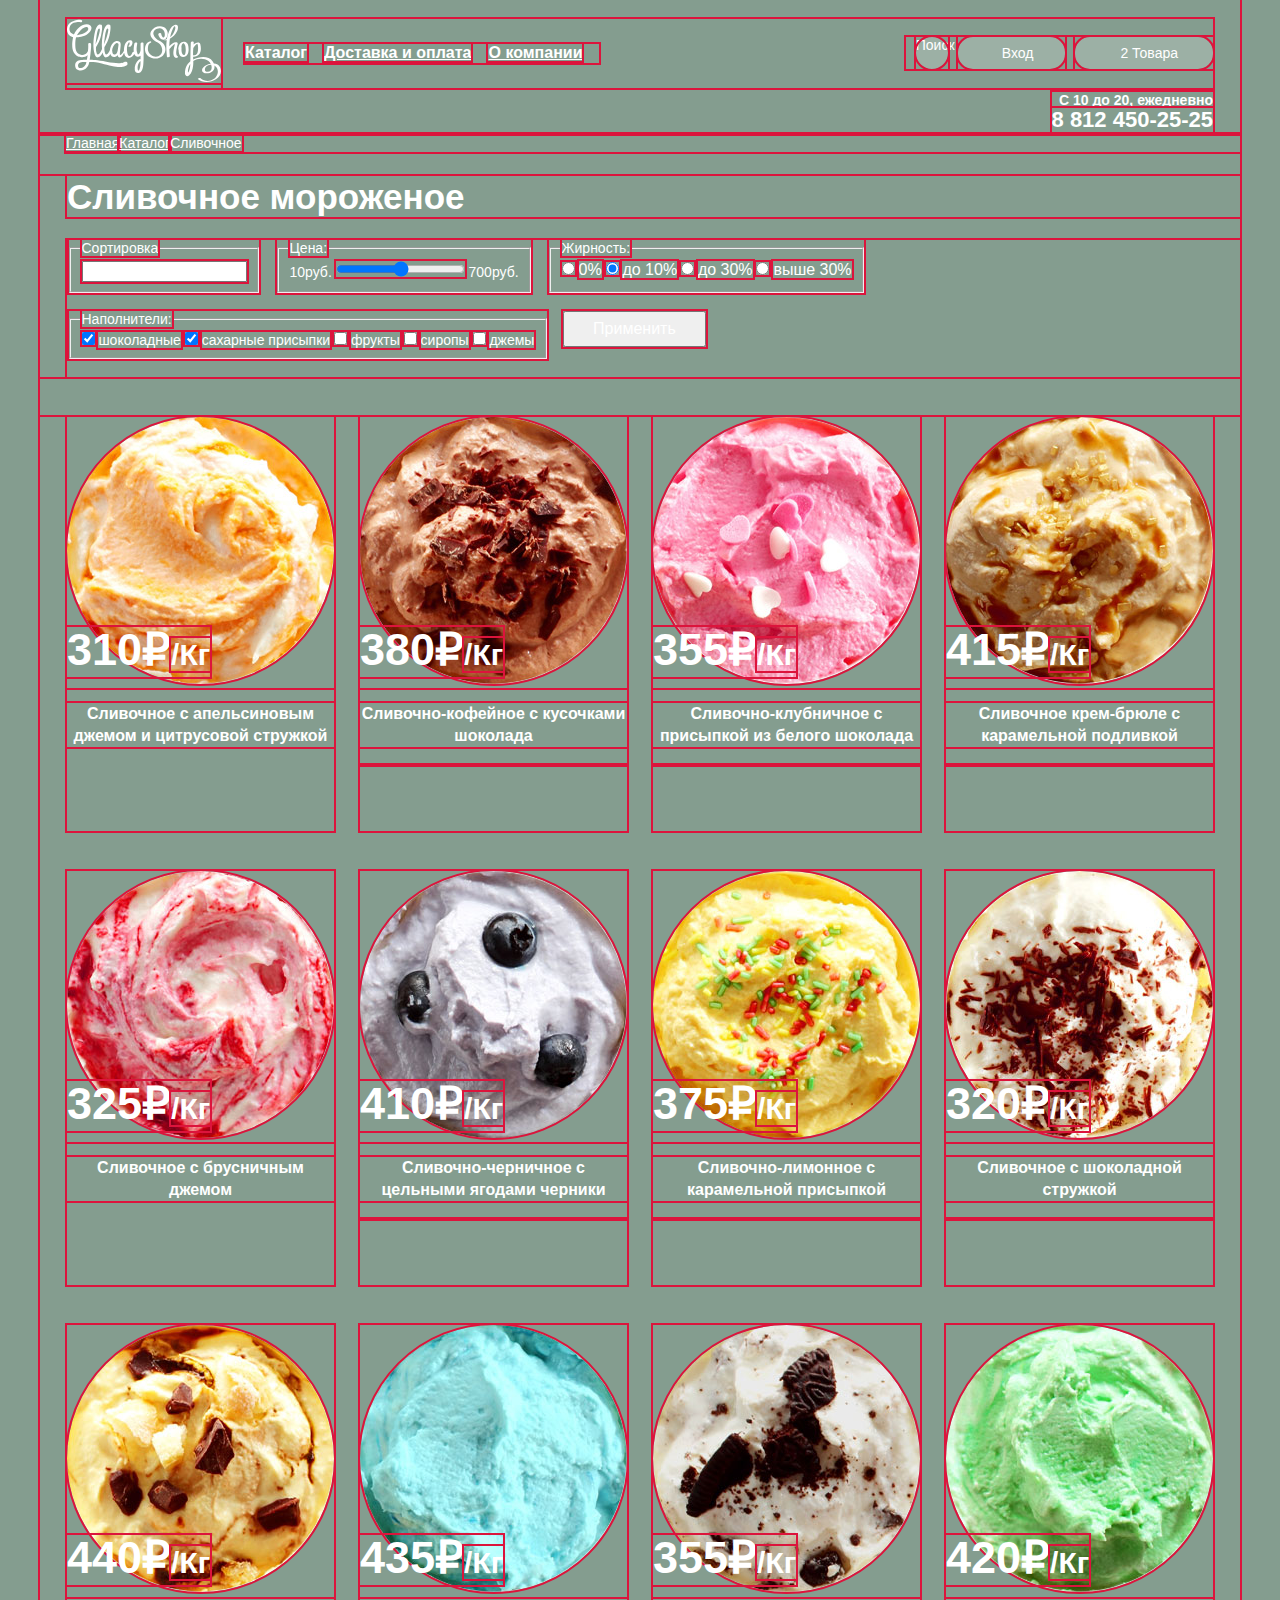
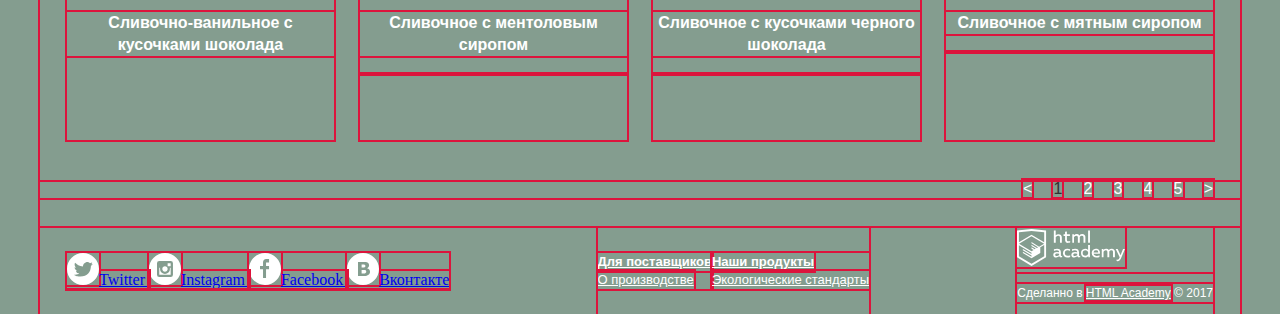
==== commit 58773238: "Сетки №4" ====
--- a/catalog.html
+++ b/catalog.html
@@ -11,12 +11,11 @@
       <div class="container">
         <header class="main-header">
 
-
-          <a class="main-header-logo" href="index.html">
-            <img class="main-header-logo-img" src="img/svg/logo.svg" alt="Логотип магазина" width="154" height="64">
-          </a>
-
           <nav class="main-navigation">
+            <a class="main-header-logo" href="index.html">
+              <img class="main-header-logo-img" src="img/svg/logo.svg" alt="Логотип магазина" width="154" height="64">
+            </a>
+
             <ul class="main-menu">
               <li class="main-menu-item"><a class="main-menu-link main-menu-link-active" href="#">Каталог</a>
                 <ul class="sub-menu">
@@ -287,17 +286,16 @@
             </ul>
           </section>
 
-          <div class="pages-list-container">
-            <ul class="pages-list">
-              <li class="pages-list-item-first"><a class="pages-list-link" href="#"><span>&lt;</span></a></li>
-              <li class="pages-list-item"><a class="pages-list-link here" href="#">1</a></li>
-              <li class="pages-list-item"><a class="pages-list-link" href="#">2</a></li>
-              <li class="pages-list-item"><a class="pages-list-link" href="#">3</a></li>
-              <li class="pages-list-item"><a class="pages-list-link" href="#">4</a></li>
-              <li class="pages-list-item"><a class="pages-list-link" href="#">5</a></li>
-              <li class="pages-list-item-last"><a class="pages-list-link" href="#"><span>&gt;</span></a></li>
-            </ul>
-          </div>
+          <ul class="pages-list">
+            <li class="pages-list-item-first"><a class="pages-list-link" href="#"><span>&lt;</span></a></li>
+            <li class="pages-list-item"><a class="pages-list-link here" href="#">1</a></li>
+            <li class="pages-list-item"><a class="pages-list-link" href="#">2</a></li>
+            <li class="pages-list-item"><a class="pages-list-link" href="#">3</a></li>
+            <li class="pages-list-item"><a class="pages-list-link" href="#">4</a></li>
+            <li class="pages-list-item"><a class="pages-list-link" href="#">5</a></li>
+            <li class="pages-list-item-last"><a class="pages-list-link" href="#"><span>&gt;</span></a></li>
+          </ul>
+
         </main>
 
         <footer class="main-footer">
--- a/css/style.css
+++ b/css/style.css
@@ -44,7 +44,7 @@
   padding: 0;
 }
 .main-menu-link {
-  font-family: "Roboto";
+  font-family: "Roboto", Verdana, sans-serif;
   font-weight: bold;
   font-size: 16px;
   line-height: 18px;
@@ -66,7 +66,7 @@
 }
 
 .sub-menu-link {
-  font-family: "Roboto";
+  font-family: "Roboto", Verdana, sans-serif;
   font-weight: normal;
   font-size: 14px;
   line-height: 16px;
@@ -79,7 +79,7 @@
 }
 
 .different-link {
-  font-family: "Roboto";
+  font-family: "Roboto", Verdana, sans-serif;
   font-weight: bold;
   font-size: 14px;
   line-height: 16px;
@@ -99,7 +99,7 @@
 }
 
 .btn-search {
-  font-family: "Roboto";
+  font-family: "Roboto", Verdana, sans-serif;
   font-weight: medium;
   font-size: 14px;
   line-height: 16px;
@@ -112,7 +112,7 @@
 }
 
 .btn-input {
-  font-family: "Roboto";
+  font-family: "Roboto", Verdana, sans-serif;
   font-weight: medium;
   font-size: 14px;
   line-height: 16px;
@@ -125,7 +125,7 @@
 }
 
 .btn-basket {
-  font-family: "Roboto";
+  font-family: "Roboto", Verdana, sans-serif;
   font-weight: medium;
   font-size: 14px;
   line-height: 16px;
@@ -140,7 +140,7 @@
 .form-search-input,
 .form-input-email,
 .form-input-password {
-  font-family: "Roboto";
+  font-family: "Roboto", Verdana, sans-serif;
   font-weight: bold;
   font-size: 16px;
   line-height: 24px;
@@ -150,7 +150,7 @@
 .form-search-input::placeholder,
 .form-input-email::placeholder,
 .form-input-password::placeholder {
-  font-family: "Roboto";
+  font-family: "Roboto", Verdana, sans-serif;
   font-weight: normal;
   font-size: 14px;
   line-height: 24px;
@@ -159,7 +159,7 @@
 
 .forgot-link,
 .new-registration-link {
-  font-family: "Roboto";
+  font-family: "Roboto", Verdana, sans-serif;
   font-weight: normal;
   font-size: 13px;
   line-height: 24px;
@@ -167,7 +167,7 @@
 }
 
 .form-input-button {
-  font-family: "Roboto";
+  font-family: "Roboto", Verdana, sans-serif;
   font-weight: bold;
   font-size: 18px;
   line-height: 24px;
@@ -175,7 +175,7 @@
 }
 
 .main-header-shedule {
-  font-family: "Roboto";
+  font-family: "Roboto", Verdana, sans-serif;
   font-weight: bold;
   font-size: 14px;
   line-height: 16px;
@@ -183,7 +183,7 @@
 }
 
 .main-header-phone {
-  font-family: "Roboto";
+  font-family: "Roboto", Verdana, sans-serif;
   font-weight: bold;
   font-size: 22px;
   line-height: 24px;
@@ -191,35 +191,57 @@
 }
 
 .sales-block-raspberries {
+  position: relative;
   background-color: #a10825;
   background-image: url("../img/raspberries-background.png");
   background-repeat: no-repeat;
-  font-family: "Roboto";
+  font-family: "Roboto", Verdana, sans-serif;
   font-weight: bold;
   font-size: 18px;
   line-height: 22px;
   color: #ffffff;
+  box-sizing: border-box;
+  padding: 23px 20px;
 }
 
 .sales-block-chocolate {
+  position: relative;
   background-color: #40261a;
   background-image: url("../img/chocolate-background.png");
   background-repeat: no-repeat;
-  font-family: "Roboto";
+  font-family: "Roboto", Verdana, sans-serif;
   font-weight: bold;
   font-size: 18px;
   line-height: 22px;
   color: #ffffff;
+  box-sizing: border-box;
+  padding: 23px 20px;
 }
 
 .sales-slogan  {
   font-size: 35px;
   line-height: 41px;
+  padding: 0;
+  margin: 0;
+}
+
+.sales-sentence {
+  padding: 0;
+  margin: 0;
+  margin-top: 20px;
 }
 
 .raspberries-btn,
 .chocolate-btn {
-  line-height: 24px;
+  position: absolute;
+  bottom: 23px;
+  right: 21px;
+  line-height: 24px;
+  padding-left: 23px;
+  padding-right: 20px;
+  padding-top: 11px;
+  padding-bottom: 11px;
+  border-radius: 23px;
 }
 
 .product-block {
@@ -229,17 +251,59 @@
 }
 
 .product-item {
-  font-family: "Roboto";
+  position: relative;
+  font-family: "Roboto", Verdana, sans-serif;
   font-weight: bold;
   color: #ffffff;
   width: 270px;
   margin-bottom: 40px;
+  margin-left: 13px;
+  margin-right: 13px;
+  width: 267px;
+}
+
+.product-item:hover {
+  position: relative;
+  background-color: rgba(255, 255, 255, 0.2);
+  border-radius: 5px;
+  padding-top: 6px;
+  padding-left: 14px;
+  padding-right: 14px;
+  margin-left: -1px;
+  margin-right: -1px;
+  margin-top: -6px;
+}
+
+.product-image-wrapper {
+  padding: 0;
+  margin: 0;
+  margin-bottom: 15px;
+}
+
+.hit-image::before {
+  position: absolute;
+  top: 0;
+  left: 0;
+  content: "";
+  background-image: url("../img/svg/hit.svg");
+  width: 61px;
+  height: 61px;
+  border-radius: 50%;
+}
+
+.product-item:hover .hit-image::before {
+  top: 6px;
+  left: 14px;
 }
 
 .product-item-name {
   font-weight: medium;
+  text-align: center;
   font-size: 16px;
   line-height: 22px;
+  padding: 0;
+  margin: 0;
+  margin-bottom: 18px;
 }
 
 .product-item-price {
@@ -252,10 +316,25 @@
 }
 
 .quick-view-btn {
-  font-size: 18px;
-  line-height: 24px;
-  color: #ffffff;
-  text-decoration: none;
+  display: inline-block;
+  visibility: hidden;
+  font-size: 18px;
+  line-height: 24px;
+  text-align: center;
+  vertical-align: middle;
+  color: #ffffff;
+  text-decoration: none;
+  margin: 0;
+  padding-top: 10px;
+  padding-right: 18px;
+  padding-bottom: 10px;
+  padding-left: 18px;
+  margin-left: 32px;
+  margin-bottom: 22px;
+}
+
+.product-item:hover .quick-view-btn {
+  visibility: visible;
 }
 
 .about-us {
@@ -263,7 +342,7 @@
   width: 1146px;
   margin: 0 auto;
   margin-bottom: 40px;
-  font-family: "Roboto";
+  font-family: "Roboto", Verdana, sans-serif;
   font-weight: bold;
   font-size: 16px;
   line-height: 22px;
@@ -285,7 +364,7 @@
 }
 
 .blog-new {
-  font-family: "Roboto";
+  font-family: "Roboto", Verdana, sans-serif;
   font-weight: medium;
   font-size: 16px;
   line-height: 22px;
@@ -293,7 +372,7 @@
 }
 
 .blog-link {
-  font-family: "Roboto";
+  font-family: "Roboto", Verdana, sans-serif;
   font-weight: bold;
   font-size: 24px;
   line-height: 30px;
@@ -305,7 +384,7 @@
 }
 
 .email-sentence {
-  font-family: "Roboto";
+  font-family: "Roboto", Verdana, sans-serif;
   font-weight: normal;
   font-size: 16px;
   line-height: 22px;
@@ -313,7 +392,7 @@
 }
 
 .form-email-input {
-  font-family: "Roboto";
+  font-family: "Roboto", Verdana, sans-serif;
   font-weight: normal;
   font-size: 16px;
   line-height: 24px;
@@ -321,7 +400,7 @@
 }
 
 .email-btn {
-  font-family: "Roboto";
+  font-family: "Roboto", Verdana, sans-serif;
   font-weight: bold;
   font-size: 18px;
   line-height: 24px;
@@ -338,7 +417,7 @@
 
 .address-paragraph-1,
 .address-paragraph-2 {
-  font-family: "Roboto";
+  font-family: "Roboto", Verdana, sans-serif;
   font-weight: normal;
   font-size: 14px;
   line-height: 20px;
@@ -346,7 +425,7 @@
 }
 
  .address-value {
-  font-family: "Roboto";
+  font-family: "Roboto", Verdana, sans-serif;
   font-weight: bold;
   font-size: 18px;
   line-height: 24px;
@@ -354,7 +433,7 @@
 }
 
  .address-phone  {
-  font-family: "Roboto";
+  font-family: "Roboto", Verdana, sans-serif;
   font-weight: bold;
   font-size: 18px;
   line-height: 22px;
@@ -362,7 +441,7 @@
 }
 
 .address-btn {
-  font-family: "Roboto";
+  font-family: "Roboto", Verdana, sans-serif;
   font-weight: bold;
   font-size: 18px;
   line-height: 24px;
@@ -371,7 +450,7 @@
 }
 
 .footer-info-link {
-  font-family: "Roboto";
+  font-family: "Roboto", Verdana, sans-serif;
   font-weight: normal;
   font-size: 13px;
   line-height: 18px;
@@ -383,7 +462,7 @@
 }
 
 .copyright-wrapper {
-  font-family: "Roboto";
+  font-family: "Roboto", Verdana, sans-serif;
   font-weight: normal;
   font-size: 12px;
   line-height: 18px;
@@ -391,7 +470,7 @@
 }
 
 .copyright-link-text {
-  font-family: "Roboto";
+  font-family: "Roboto", Verdana, sans-serif;
   font-weight: normal;
   font-size: 12px;
   line-height: 18px;
@@ -399,7 +478,7 @@
 }
 
 .feedback-caption {
-  font-family: "Roboto";
+  font-family: "Roboto", Verdana, sans-serif;
   font-weight: medium;
   font-size: 24px;
   line-height: 28px;
@@ -409,7 +488,7 @@
 .feedback-user-name,
 .feedback-user-email,
 .feedback-user-message {
-  font-family: "Roboto";
+  font-family: "Roboto", Verdana, sans-serif;
   font-weight: bold;
   font-size: 16px;
   line-height: 24px;
@@ -419,7 +498,7 @@
 .feedback-user-name::placeholder,
 .feedback-user-email::placeholder,
 .feedback-user-message::placeholder {
-  font-family: "Roboto";
+  font-family: "Roboto", Verdana, sans-serif;
   font-weight: noraml;
   font-size: 16px;
   line-height: 24px;
@@ -431,7 +510,7 @@
 }
 
 .feedback-btn {
-  font-family: "Roboto";
+  font-family: "Roboto", Verdana, sans-serif;
   font-weight: bold;
   font-size: 18px;
   line-height: 24px;
@@ -439,7 +518,7 @@
 }
 
 .table-basket-item {
-  font-family: "Roboto";
+  font-family: "Roboto", Verdana, sans-serif;
   font-weight: normal;
   font-size: 13px;
   line-height: 16px;
@@ -458,7 +537,7 @@
 }
 
 .basket-order-btn {
-  font-family: "Roboto";
+  font-family: "Roboto", Verdana, sans-serif;
   font-weight: bold;
   font-size: 18px;
   line-height: 24px;
@@ -475,7 +554,7 @@
 }
 
 .breadcrumbs-link {
-  font-family: "Roboto";
+  font-family: "Roboto", Verdana, sans-serif;
   font-weight: noraml;
   font-size: 14px;
   line-height: 16px;
@@ -487,7 +566,7 @@
 }
 
 .catalog-main-title {
-  font-family: "Roboto";
+  font-family: "Roboto", Verdana, sans-serif;
   font-weight: bold;
   font-size: 35px;
   line-height: 41px;
@@ -500,7 +579,7 @@
   flex-wrap: wrap;
   margin-left: 27px;
   margin-bottom: 40px;
-  font-family: "Roboto";
+  font-family: "Roboto", Verdana, sans-serif;
   font-weight: medium;
   font-size: 14px;
   line-height: 16px;
@@ -522,7 +601,7 @@
 }
 
 .main-form-sorting {
-  font-family: "Roboto";
+  font-family: "Roboto", Verdana, sans-serif;
   font-weight: medium;
   font-size: 16px;
   line-height: 18px;
@@ -547,7 +626,7 @@
 .main-form-btn {
   width: 143px;
   height: 36px;
-  font-family: "Roboto";
+  font-family: "Roboto" Verdana, sans-serif;
   font-weight: medium;
   font-size: 16px;
   line-height: 18px;
@@ -561,22 +640,28 @@
 .main-form-btn:active {
   color: #323232;
 }
-
+/*
 .pages-list-container {
     display: flex;
     justify-content: flex-end;
     margin-right: 27px;
-}
+}*/
 
 .pages-list {
   display: flex;
-  list-style: none;
+  margin-left: auto;
   justify-content: space-between;
   width: 190px;
+  list-style: none;
+  padding: 0;
+  margin: 0;
+  margin-left: auto;
+  margin-right: 27px;
+  margin-bottom: 30px;
 }
 
 .pages-list-link {
-  font-family: "Roboto";
+  font-family: "Roboto", Verdana, sans-serif;
   font-weight: medium;
   font-size: 16px;
   line-height: 18px;
@@ -596,7 +681,7 @@
   text-decoration: none;
 }
 
-.btn:active:active {
+.btn:active {
   color: #fceeec;
 }
 
@@ -628,35 +713,94 @@
 .main-header {
   display: flex;
   justify-content: flex-end;
+  align-items: center;
   flex-wrap: wrap;
+  min-height: 117px;
+  padding-top: 17px;
+  padding-left: 27px;
+  padding-right: 27px;
 }
 
 .main-header-logo {
-  margin: auto;
-  width: 154px;
+  padding: 0;
+  padding: 0;
+
 }
 
 .main-navigation {
   display: flex;
-  width: 970px;
+  flex-wrap: wrap;
+  align-items: center;
+  justify-content: flex-end;
+  flex-grow: 1;
+  width: 1146px;
+  margin: 0;
+  padding: 0;
 }
 
 .main-menu {
   display: flex;
+  flex-wrap: wrap;
+  margin-left: 24px;
   margin-right: auto;
 }
 
+.main-menu-item {
+  margin-right: 17px;
+}
+
 .user-menu {
   display: flex;
-}
+  flex-wrap: wrap;
+  justify-content: space-between;
+
+}
+
+.user-menu-item {
+  display: flex;
+  align-items: flex-end;
+  margin-left: 10px;
+}
+
+.btn-search {
+  width: 32px;
+  height: 32px;
+  background-color: rgba(255, 255, 255, 0.2);
+  border-radius: 50%;
+}
+
+.btn-input {
+  padding-left: 44px;
+  padding-right: 32px;
+  padding-top: 8px;
+  padding-bottom: 8px;
+  background-color: rgba(255, 255, 255, 0.2);
+  border-radius: 15px;
+}
+
+.btn-basket {
+  padding-left: 45px;
+  padding-right: 35px;
+  padding-top: 8px;
+  padding-bottom: 8px;
+  background-color: rgba(255, 255, 255, 0.2);
+  border-radius: 15px;
+}
+
+
 
 .main-header-shedule {
   display: flex;
   flex-direction: column;
+  justify-content: flex-end;
+  text-align: right;
+  margin: 0;
+  padding: 0;
 }
 
 .half-wrapper {
   width: 560px;
+  border-radius: 11px;
 }
 
 .sales-block {
@@ -685,23 +829,37 @@
 }
 
 .product-item {
-  margin-left: 13px;
-  margin-right: 13px;
-  width: 267px;
-
+
+}
+
+.product-item-image {
+  border-radius: 50%;
+}
+
+.product-item-price {
+  position: absolute;
+  margin: 0;
+  padding: 0;
+  top: 210px;
+}
+
+.product-item:hover .product-item-price {
+  top: 216px;
 }
 
 .company-info {
   display: flex;
   min-height: 230
-  background-repeat: no-repeat;px;
-}
+  background-repeat: no-repeat;
+}
+
 .main-footer {
   display: flex;
   justify-content: space-between;
   padding-left: 27px;
   padding-right: 27px;
 }
+
 .copyright-wrapper {
   display: flex;
   flex-direction: column;
@@ -727,3 +885,32 @@
 .social-wrapper {
   align-self: center;
 }
+
+.btn {
+  font-weight: bold;
+  font-size: 18px;
+  line-height: 24px;
+  text-align: center;
+  color: #ffffff;
+  vertical-align: top;
+  text-decoration: none;
+  text-shadow: 0 2px 5px rgba(160, 32, 11, 0.76);
+
+  background: #f26843;
+  background: linear-gradient(to bottom, #f26843 0%, #e74a35 100%);
+  border-radius: 50px;
+  box-shadow: 0 2px 2px rgba(172, 16, 0, 0.64);
+  border: none;
+
+  cursor: pointer;
+}
+
+.btn:hover {
+  background: linear-gradient(to bottom, #f58669 0%, #ec6f5e 100%);
+  box-shadow: 0 2px 2px rgba(172, 16, 0, 1);
+}
+
+.btn:active {
+  background: linear-gradient(to bottom, #d84732 0%, #e1613e 100%);
+  box-shadow: inset 0 2px 2px rgba(172, 16, 0, 1);
+}
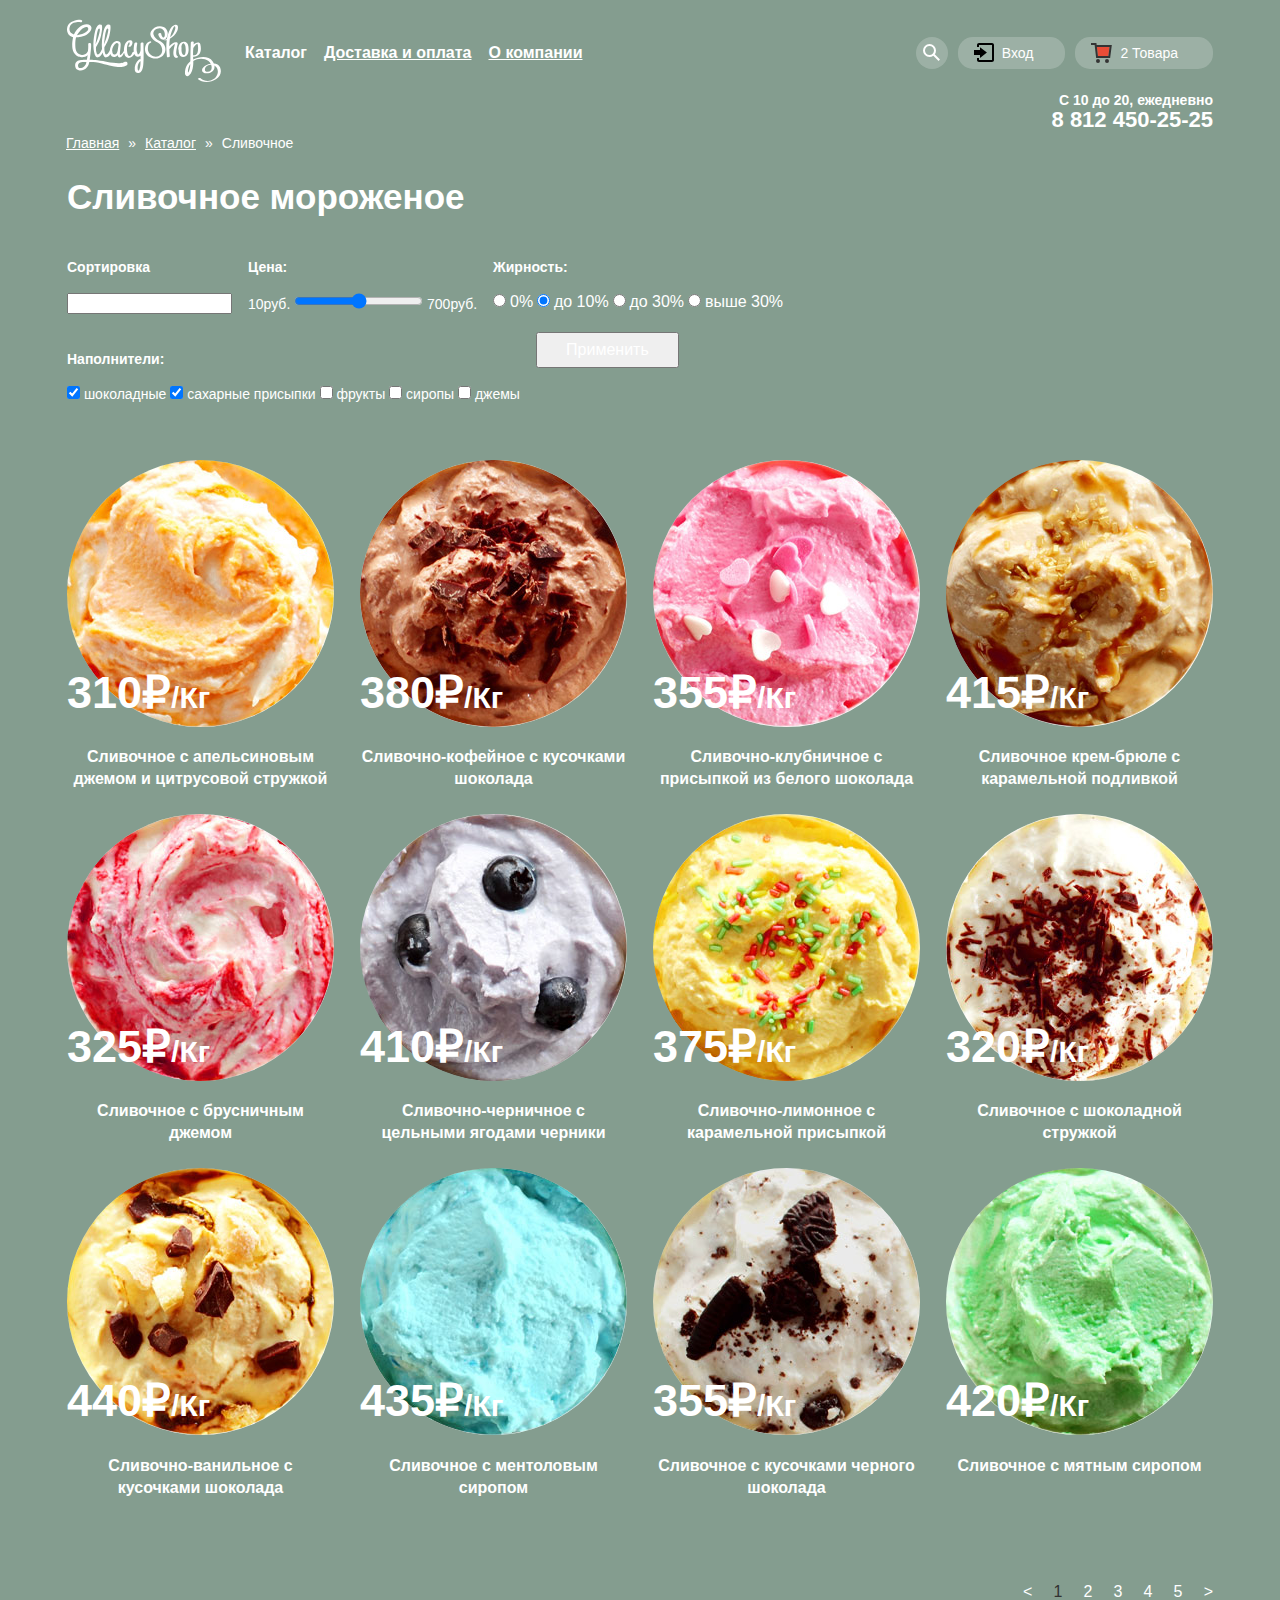
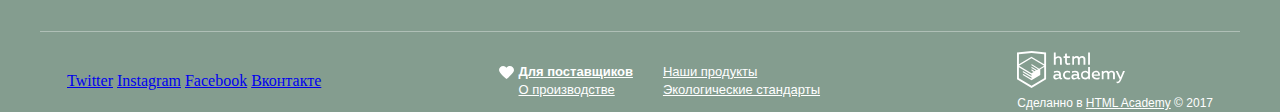
==== commit 5119c2dc: "Декоративные эоементы #2" ====
--- a/catalog.html
+++ b/catalog.html
@@ -55,7 +55,7 @@
                 </form>
               </li>
               <li class="user-menu-item">
-                <a class="btn-basket" href="#">2 Товара</a>
+                <a class="btn-basket btn-bascet-catalog" href="#">2 Товара</a>
                 <form class="form-basket" action="https://echo.htmlacademy.ru" method="get">
                   <table class="table-basket">
                     <caption class="visually-hidden">Товары в Вашей корзине:</caption>
@@ -107,34 +107,40 @@
             <li class="breadcrumbs-item">
               <a class="breadcrumbs-link" href="index.html">Главная</a>
             </li>
+            <li>
+              <span class="breadcrumbs-link-after">&raquo;</span>
+            </li>
             <li class="breadcrumbs-item">
-              <a class="breadcrumbs-link" href="#">Каталог</a>
+              <a class="breadcrumbs-link" href="#"> Каталог</a>
+            </li>
+            <li>
+              <span class="breadcrumbs-link-after">&raquo;</span>
             </li>
             <li class="breadcrumbs-item">
-              <a class="breadcrumbs-link" href="#">Сливочное</a>
+              <a class="breadcrumbs-link" href="#"> Сливочное</a>
             </li>
           </ul>
 
           <section class="main-form-conteiner">
             <h1 class="catalog-main-title">Сливочное мороженое</h1>
             <form class="main-form" action="https://echo.htmlacademy.ru" method="get">
-              <fieldset class="fieldset fieldset-sorting">
-                <legend class="main-form-legend">Сортировка</legend>
+              <div class="fieldset fieldset-sorting">
+                <h4 class="main-form-legend">Сортировка</h4>
                 <select class="main-form-sorting" name="sorting">
                   <option class="sorting-option">по популярности</option>
                   <option class="sorting-option">сначала недорогие</option>
                   <option class="sorting-option">сначала дорогие</option>
                   <option class="sorting-option">по жирности</option>
                 </select>
-              </fieldset>
-              <fieldset class="fieldset fieldset-price">
-                <legend class="main-form-legend">Цена:</legend>
+              </div>
+              <div class="fieldset fieldset-price">
+                <h4 class="main-form-legend">Цена:</h4>
                 10руб.
                 <input class="input-range" type="range" min="10" max="700" step="10" name="range-price">
                 700руб.
-              </fieldset>
-              <fieldset class="fieldset fieldset-fatness">
-                <legend class="main-form-legend">Жирность:</legend>
+              </div>
+              <div class="fieldset fieldset-fatness">
+                <h4 class="main-form-legend">Жирность:</h4>
                 <input class="input-interactive fatness-radio" type="radio" id="fatness-0" name="fatness" value="fatness-0%">
                 <label class="fieldset-fatness-label" for="fatness-0">0%</label>
                 <input class="input-interactive fatness-radio" type="radio" id="fatness-10" name="fatness" value="fatness-10%" checked>
@@ -143,9 +149,9 @@
                 <label class="fieldset-fatness-label" for="fatness-30">до 30%</label>
                 <input class="input-interactive fatness-radio" type="radio" id="fatness-higher-30" name="fatness" value="fatness-higher-30%">
                 <label class="fieldset-fatness-label" for="fatness-higher-30">выше 30%</label>
-              </fieldset>
-              <fieldset class="fieldset fieldset-filler">
-                <legend class="main-form-legend">Наполнители:</legend>
+              </div>
+              <div class="fieldset fieldset-filler">
+                <h4 class="main-form-legend">Наполнители:</h4>
                 <input class="input-interactive filler-checkbox" type="checkbox" id="filler-chocolate" name="chocolate" value="chocolate" checked>
                 <label for="filler-chocolate">шоколадные</label>
                 <input class="input-interactive filler-checkbox" type="checkbox" id="filler-sugar" name="sugar" value="sugar" checked>
@@ -156,7 +162,7 @@
                 <label for="filler-syrup">сиропы</label>
                 <input class="input-interactive filler-checkbox" type="checkbox" id="filler-jam" name="jam" value="jam">
                 <label for="filler-jam">джемы</label>
-              </fieldset>
+              </div>
               <button class="main-form-btn" type="submit">Применить</button>
             </form>
           </section>
@@ -300,23 +306,15 @@
 
         <footer class="main-footer">
           <div class="social-wrapper">
-            <a class="social social-tw" href="#">
-              <img src="img/svg/twitter.svg" alt="Twitter" width="32" height="32">Twitter
-            </a>
-            <a class="social social-in" href="#">
-              <img src="img/svg/instagram.svg" alt="Instagram" width="32" height="32">Instagram
-            </a>
-            <a class="social social-fb" href="#">
-              <img src="img/svg/fb.svg" alt="Facebook" width="32" height="32">Facebook
-            </a>
-            <a class="social social-vk" href="#">
-              <img src="img/svg/vk.svg" alt="Вконтакте" width="32" height="32">Вконтакте
-            </a>
+            <a class="social social-tw" href="#">Twitter</a>
+            <a class="social social-in" href="#">Instagram</a>
+            <a class="social social-fb" href="#">Facebook</a>
+            <a class="social social-vk" href="#">Вконтакте</a>
           </div>
 
           <div class="footer-info-wrapper">
             <div class="info-left-column">
-              <a class="footer-info-link" href="#">Для поставщиков</a>
+              <a class="footer-info-link for-suppliers" href="#">Для поставщиков</a>
               <a class="footer-info-link" href="#">О производстве</a>
             </div>
             <div class="info-right-column">
@@ -331,8 +329,6 @@
             </a>
             <p class="copyright-text">Сделанно в <a class="copyright-link-text" href="#" alt="Сайт htmlacademy">HTML Academy</a> &copy; 2017</p>
           </div>
-        </div>
-
-      </footer>
+        </footer>
     </body>
   </html>
--- a/css/style.css
+++ b/css/style.css
@@ -28,8 +28,41 @@
   background-color: #849d8f;
 }
 
-body *{
+body {
   outline: 2px solid crimson;
+}
+
+.site-wrapper {
+  min-width: 940px;
+  background-color: #849d8f;
+  background-image: url("../img/slider-item1.png");
+  background-repeat: no-repeat;
+  background-position: top center;
+  transition: background-image 0.5s ease, background-color 0.5s ease;
+}
+
+.site-wrapper::before,
+.site-wrapper::after {
+  content: "";
+
+  visibility: hidden;
+}
+
+.site-wrapper::before {
+  background-image: url("img/slider-item2.png");
+}
+
+.site-wrapper::after {
+  background-image: url("img/slider-item3.png");
+}
+
+.visually-hidden {
+  position: absolute;
+
+  width: 1px;
+  height: 1px;
+
+  clip: rect(0, 0, 0, 0);
 }
 
 .container {
@@ -37,12 +70,124 @@
   margin: 0 auto;
 }
 
+.slider {
+  position: relative;
+  padding-top: 321px;
+  text-align: center;
+  color: #ffffff;
+  margin-bottom: 10px;
+}
+
+.slide {
+  display: none;
+}
+
+.slider-list {
+  margin: 0;
+  padding: 0;
+  list-style: none;
+}
+
+.slide-title {
+  font-family: "Roboto", "Arial", sans-serif;
+  width: 700px;
+  margin: 0 auto;
+  margin-bottom: 27px;
+  font-size: 60px;
+  line-height: 60px;
+  font-weight: bold;
+}
+
+.slide-button {
+  display: inline-block;
+  padding: 12px 44px;
+
+  font-family: "Roboto", "Arial", sans-serif;
+  font-weight: bold;
+  font-size: 32px;
+  line-height: 44px;
+  text-align: center;
+  color: #ffffff;
+  vertical-align: top;
+  text-decoration: none;
+  text-shadow: 0 2px 5px rgba(160, 32, 11, 0.76);
+
+  background: #f26843;
+  background: linear-gradient(to bottom, #f26843 0%, #e74a35 100%);
+  border-radius: 50px;
+  box-shadow: 0 2px 2px rgba(172, 16, 0, 0.64);
+  border: none;
+
+  cursor: pointer;
+}
+
+.slide-button:hover {
+  background: linear-gradient(to bottom, #f58669 0%, #ec6f5e 100%);
+  box-shadow: 0 2px 2px rgba(172, 16, 0, 1);
+}
+
+.slide-button:active {
+  background: linear-gradient(to bottom, #d84732 0%, #e1613e 100%);
+  box-shadow: inset 0 2px 2px rgba(172, 16, 0, 1);
+}
+
+.slider-controls {
+  position: absolute;
+  bottom: 63px;
+  left: 0;
+  z-index: 20;
+
+  font-size: 0;
+}
+
+.slider-controls label {
+  display: inline-block;
+  width: 17px;
+  height: 17px;
+  margin-right: 8px;
+
+  vertical-align: top;
+
+  background-color: transparent;
+  border: 2px solid #ffffff;
+  border-radius: 50%;
+  cursor: pointer;
+}
+
+#product-1:checked ~ .site-wrapper {
+  background-color: #849d8f;
+  background-image: url("../img/slider-item1.png");
+}
+
+#product-2:checked ~ .site-wrapper {
+  background-color: #8996a6;
+  background-image: url("../img/slider-item2.png");
+}
+
+#product-3:checked ~ .site-wrapper {
+  background-color: #9d8b84;
+  background-image: url("../img/slider-item3.png");
+}
+
+#product-1:checked ~ .site-wrapper #slide1,
+#product-2:checked ~ .site-wrapper #slide2,
+#product-3:checked ~ .site-wrapper #slide3 {
+  display: block;
+}
+
+#product-1:checked ~ .site-wrapper label[for="product-1"],
+#product-2:checked ~ .site-wrapper label[for="product-2"],
+#product-3:checked ~ .site-wrapper label[for="product-3"] {
+  background-color: #ffffff;
+}
+
 .main-menu,
 .sub-menu {
   list-style: none;
   margin: 0;
   padding: 0;
 }
+
 .main-menu-link {
   font-family: "Roboto", Verdana, sans-serif;
   font-weight: bold;
@@ -99,19 +244,34 @@
 }
 
 .btn-search {
+  position: relative;
   font-family: "Roboto", Verdana, sans-serif;
   font-weight: medium;
   font-size: 14px;
   line-height: 16px;
   color: #ffffff;
   text-decoration: none;
+  text-indent: 500%;
+  overflow: hidden;
+  white-space: nowrap;
 }
 
 .btn-search:hover {
   color: #323232;
 }
 
+.btn-search::before {
+  position: absolute;
+  content: "";
+  top: 7px;
+  left: 7px;
+  width: 17px;
+  height: 17px;
+  background-image: url("../img/svg/loupe.svg");
+}
+
 .btn-input {
+  position: relative;
   font-family: "Roboto", Verdana, sans-serif;
   font-weight: medium;
   font-size: 14px;
@@ -124,13 +284,45 @@
   color: #323232;
 }
 
+.btn-input::before {
+  content: "";
+  position: absolute;
+  top: 6px;
+  left: 16px;
+  width: 21px;
+  height: 19px;
+  background-image: url("../img/svg/entrance.svg");
+  background-repeat: no-repeat;
+}
+
 .btn-basket {
+  position: relative;
   font-family: "Roboto", Verdana, sans-serif;
   font-weight: medium;
   font-size: 14px;
   line-height: 16px;
   color: #ffffff;
   text-decoration: none;
+}
+
+.btn-basket::before {
+  position: absolute;
+  content: "";
+  width: 21px;
+  height: 20px;
+  top: 6px;
+  left: 16px;
+  background-image: url("../img/svg/basket.svg");
+}
+
+.btn-bascet-catalog::before {
+  position: absolute;
+  content: "";
+  width: 21px;
+  height: 20px;
+  top: 6px;
+  left: 16px;
+  background-image: url("../img/svg/basket-red.svg");
 }
 
 .btn-basket:hover {
@@ -245,9 +437,9 @@
 }
 
 .product-block {
-    list-style: none;
-    padding: 0;
-    margin: 0;
+  list-style: none;
+  padding: 0;
+  margin: 0;
 }
 
 .product-item {
@@ -256,7 +448,7 @@
   font-weight: bold;
   color: #ffffff;
   width: 270px;
-  margin-bottom: 40px;
+  margin-bottom: -60px;
   margin-left: 13px;
   margin-right: 13px;
   width: 267px;
@@ -272,6 +464,7 @@
   margin-left: -1px;
   margin-right: -1px;
   margin-top: -6px;
+  z-index: 1;
 }
 
 .product-image-wrapper {
@@ -349,6 +542,12 @@
   color: #323232;
   background-color: #efe5d0;
   background-image: url("../img/waffle-background.jpg");
+  border-radius: 23px;
+  box-sizing: border-box;
+  padding-top: 25px;
+  padding-left: 19px;
+  padding-right: 25px;
+  padding-bottom: 25px;
 }
 
 .about-us-slogan {
@@ -356,11 +555,82 @@
   font-size: 24px;
   line-height: 30px;
   color: #323232;
+  padding: 0;
+  margin: 0;
+}
+
+.column-wrapper {
+  display: flex;
+  justify-content: space-between;
+  padding: 0;
+  padding-top: 10px;
+  margin: 0;
+
+}
+
+.column {
+  position: relative;
+  width: 540px;
+  padding-top: 15px;
+}
+
+.about-us-paragraph {
+  padding: 0;
+  margin: 0;
+  margin-left: 57px;
+}
+
+.about-us-paragraph-1,
+.about-us-paragraph-3 {
+  margin-bottom: 25px;
+}
+
+.about-us-paragraph-1::before {
+  position: absolute;
+  content: "";
+  top: 88px;
+  left: 0;
+  width: 49px;
+  height: 49px;
+  background-image: url("../img/svg/eco.svg");
+}
+
+.about-us-paragraph-2::before {
+  position: absolute;
+  content: "";
+  top: 0;
+  left: 0;
+  width: 49px;
+  height: 49px;
+  background-image: url("../img/svg/ice-cream.svg");
+}
+
+.about-us-paragraph-3::before {
+  position: absolute;
+  content: "";
+  top: 0;
+  left: 0;
+  width: 49px;
+  height: 49px;
+  background-image: url("../img/svg/cow.svg");
+}
+
+.about-us-paragraph-4::before {
+  position: absolute;
+  content: "";
+  top: 88px;
+  left: 0;
+  width: 49px;
+  height: 49px;
+  background-image: url("../img/svg/thermometer.svg");
 }
 
 .blog  {
   background-color: #ffffff;
   background-image: url("../img/strawberry-background.png");
+  box-sizing: border-box;
+  padding-left: 20px;
+  padding-top: 20px;
 }
 
 .blog-new {
@@ -369,6 +639,9 @@
   font-size: 16px;
   line-height: 22px;
   color: #323232;
+  padding: 0;
+  margin: 0;
+  margin-bottom: 10px;
 }
 
 .blog-link {
@@ -377,10 +650,26 @@
   font-size: 24px;
   line-height: 30px;
   color: #323232;
+  display: inline-block;
+  margin: 0;
+  padding: 0;
+  width: 290px;
 }
 
 .email {
+  position: relative;
+  background-image: url("../img/svg/bg-post.svg");
+}
+
+.email-background-wrapper {
+  position: absolute;
+  top: 5px;
+  left: 5px;
   background: #f8f7f4;
+  width: 548px;
+  height: 210px;
+  border-radius: 11px;
+
 }
 
 .email-sentence {
@@ -389,6 +678,17 @@
   font-size: 16px;
   line-height: 22px;
   color: #5a5a5a;
+  padding: 0;
+  margin: 0;
+  margin-top: 33px;
+  margin-left: 20px;
+  margin-right: 20px;
+}
+
+.form-email {
+  margin: 0;
+  margin-top: 38px;
+  padding: 0;
 }
 
 .form-email-input {
@@ -396,7 +696,16 @@
   font-weight: normal;
   font-size: 16px;
   line-height: 24px;
+  border: 1px solid #999999;
+  border-radius: 5px;
   color: #999999;
+  padding-top: 8px;
+  padding-bottom: 8px;
+  padding-left: 15px;
+  padding-right: 140px;
+  margin: 0;
+  margin-left: 20px;
+  margin-right: 12px;
 }
 
 .email-btn {
@@ -405,39 +714,91 @@
   font-size: 18px;
   line-height: 24px;
   color: #ffffff;
+  padding-top: 8px;
+  padding-bottom: 8px;
+  padding-left: 20px;
+  padding-right: 20px;
 }
 
 .map-block {
-  Width: 1200px;
+  position: relative;
+  width: 1200px;
   height: 430px;
   margin: 0 auto;
   border-color: #e9e2c7;
   background-image: url("../img/map-image.jpg")
 }
 
-.address-paragraph-1,
-.address-paragraph-2 {
+.address-wrapper {
+  position: absolute;
+  box-sizing: border-box;
+  top: 62px;
+  right: 27px;
+  width: 302px;
+  height: 305px;
+  background-color: #fffffe;
+  border-radius: 23px;
+  padding-top: 30px;
+  padding-left: 25px;
+}
+
+.map-block::before {
+  position: absolute;
+  content: "";
+  top: 140px;
+  left: 265px;
+  width: 80px;
+  height: 140px;
+  background-image: url("../img/svg/pin.svg");
+
+}
+
+
+.addres-main-office,
+.addres-offline,
+.order-by-phone,
+.address-schedule {
   font-family: "Roboto", Verdana, sans-serif;
   font-weight: normal;
   font-size: 14px;
   line-height: 20px;
-  color: #323232;
-}
-
- .address-value {
+  padding: 0;
+  margin: 0;
+  color: #323232;
+}
+
+
+.addres-street-line,
+.addres-sity-line  {
   font-family: "Roboto", Verdana, sans-serif;
   font-weight: bold;
   font-size: 18px;
   line-height: 24px;
-  color: #323232;
-}
-
- .address-phone  {
+  padding: 0;
+  margin: 0;
+  color: #323232;
+}
+
+ .address-phone-value  {
   font-family: "Roboto", Verdana, sans-serif;
   font-weight: bold;
   font-size: 18px;
   line-height: 22px;
-  color: #323232;
+  padding: 0;
+  margin: 0;
+  color: #323232;
+}
+
+.addres-sity-line {
+  margin-bottom: 20px;
+}
+
+.order-by-phone {
+  margin-bottom: 5px;
+}
+
+.address-schedule {
+  margin-bottom: 28px;
 }
 
 .address-btn {
@@ -447,6 +808,10 @@
   line-height: 24px;
   color: #ffffff;
   text-decoration: none;
+  padding-left: 30px;
+  padding-right: 30px;
+  padding-top: 8px;
+  padding-bottom: 8px;
 }
 
 .footer-info-link {
@@ -457,7 +822,7 @@
   color: #ffffff;
 }
 
-.footer-info-link:first-child {
+.for-suppliers {
   font-weight: bold;
 }
 
@@ -559,6 +924,16 @@
   font-size: 14px;
   line-height: 16px;
   color: #ffffff;
+}
+
+.breadcrumbs-link-after{
+  font-family: "Roboto", Verdana, sans-serif;
+  font-weight: noraml;
+  font-size: 14px;
+  line-height: 16px;
+  color: #ffffff;
+  margin: 0 9px;
+  padding: 0;
 }
 
 .breadcrumbs-item:last-child .breadcrumbs-link {
@@ -640,6 +1015,7 @@
 .main-form-btn:active {
   color: #323232;
 }
+
 /*
 .pages-list-container {
     display: flex;
@@ -655,6 +1031,7 @@
   list-style: none;
   padding: 0;
   margin: 0;
+  margin-top: 60px;
   margin-left: auto;
   margin-right: 27px;
   margin-bottom: 30px;
@@ -724,7 +1101,6 @@
 .main-header-logo {
   padding: 0;
   padding: 0;
-
 }
 
 .main-navigation {
@@ -767,6 +1143,10 @@
   height: 32px;
   background-color: rgba(255, 255, 255, 0.2);
   border-radius: 50%;
+}
+
+.btn-search:hover {
+  background-color: rgba(255, 255, 255, 1);
 }
 
 .btn-input {
@@ -778,6 +1158,10 @@
   border-radius: 15px;
 }
 
+.btn-input:hover {
+  background-color: rgba(255, 255, 255, 1);
+}
+
 .btn-basket {
   padding-left: 45px;
   padding-right: 35px;
@@ -787,7 +1171,9 @@
   border-radius: 15px;
 }
 
-
+.btn-basket:hover {
+  background-color: rgba(255, 255, 255, 1);
+}
 
 .main-header-shedule {
   display: flex;
@@ -828,10 +1214,6 @@
   padding-right: 14px;
 }
 
-.product-item {
-
-}
-
 .product-item-image {
   border-radius: 50%;
 }
@@ -858,6 +1240,8 @@
   justify-content: space-between;
   padding-left: 27px;
   padding-right: 27px;
+  border-top: 1px solid rgba(255, 255, 255, 0.35);
+  padding-top: 18px;
 }
 
 .copyright-wrapper {
@@ -868,12 +1252,40 @@
 .footer-info-wrapper {
   display: flex;
   align-items: center;
+}
+
+.copyright-link {
+	margin: 0px;
+	padding: 0px;
+}
+
+.copyright-text{
+	margin: 0px;
+	padding: 0px;
 }
 
 .info-left-column {
   display: flex;
   flex-direction: column;
   align-items: flex-start;
+  margin-right: 30px;
+}
+
+.for-suppliers {
+	position:relative;
+}
+
+.for-suppliers::before {
+	position: absolute;
+	content: "";
+	width: 30px;
+	height: 30px;
+	background-image: url("../img/svg/heart.svg");
+	background-repeat: no-repeat;
+	background-position: 0 0;
+	left: -20px;
+	top: 3px;
+
 }
 
 .info-right-column {
@@ -884,6 +1296,94 @@
 
 .social-wrapper {
   align-self: center;
+}
+
+.social-tw {
+  position: relative;
+  text-indent: 500%;
+  overflow: hidden;
+  white-space: nowrap;
+}
+
+.social-in {
+  position: relative;
+  text-indent: 500%;
+  overflow: hidden;
+  white-space: nowrap;
+}
+
+.social-fb {
+  position: relative;
+  text-indent: 500%;
+  overflow: hidden;
+  white-space: nowrap;
+}
+
+.social-vk {
+  position: relative;
+  text-indent: 500%;
+  overflow: hidden;
+  white-space: nowrap;
+}
+
+.feedback-wrapper {
+  box-sizing: border-box;
+  padding-left: 24px;
+  padding-top: 19px;
+  width: 477px;
+  min-height: 442px;
+  background-color: #f8f7f4;
+}
+
+.feedback-caption {
+  margin: 0;
+  padding: 0;
+}
+
+.feedback-form {
+  display: flex;
+  flex-wrap: wrap;
+  flex-direction: column;
+}
+
+.feedback-user-name {
+  width: 253px;
+  padding: 0;
+  padding-left: 14px;
+  padding-top: 8px;
+  padding-bottom: 8px;
+  margin: 0;
+  border-radius: 5px;
+  margin-bottom: 20px;
+}
+
+.feedback-user-email {
+  padding: 0;
+  padding-left: 14px;
+  padding-top: 8px;
+  padding-bottom: 8px;
+  margin: 0;
+  width: 253px;
+  border-radius: 5px;
+  margin-bottom: 20px;
+}
+
+.feedback-user-message {
+  width: 414px;
+  height: 155px;
+  border-radius: 5px;
+  padding-left: 14px;
+  padding-top: 8px;
+  margin-bottom: 25px;
+}
+
+.feedback-btn {
+  align-self: flex-end;
+  padding-left: 25px;
+  padding-right: 25px;
+  padding-top: 8px;
+  padding-bottom: 8px;
+  margin-right: 25px;
 }
 
 .btn {
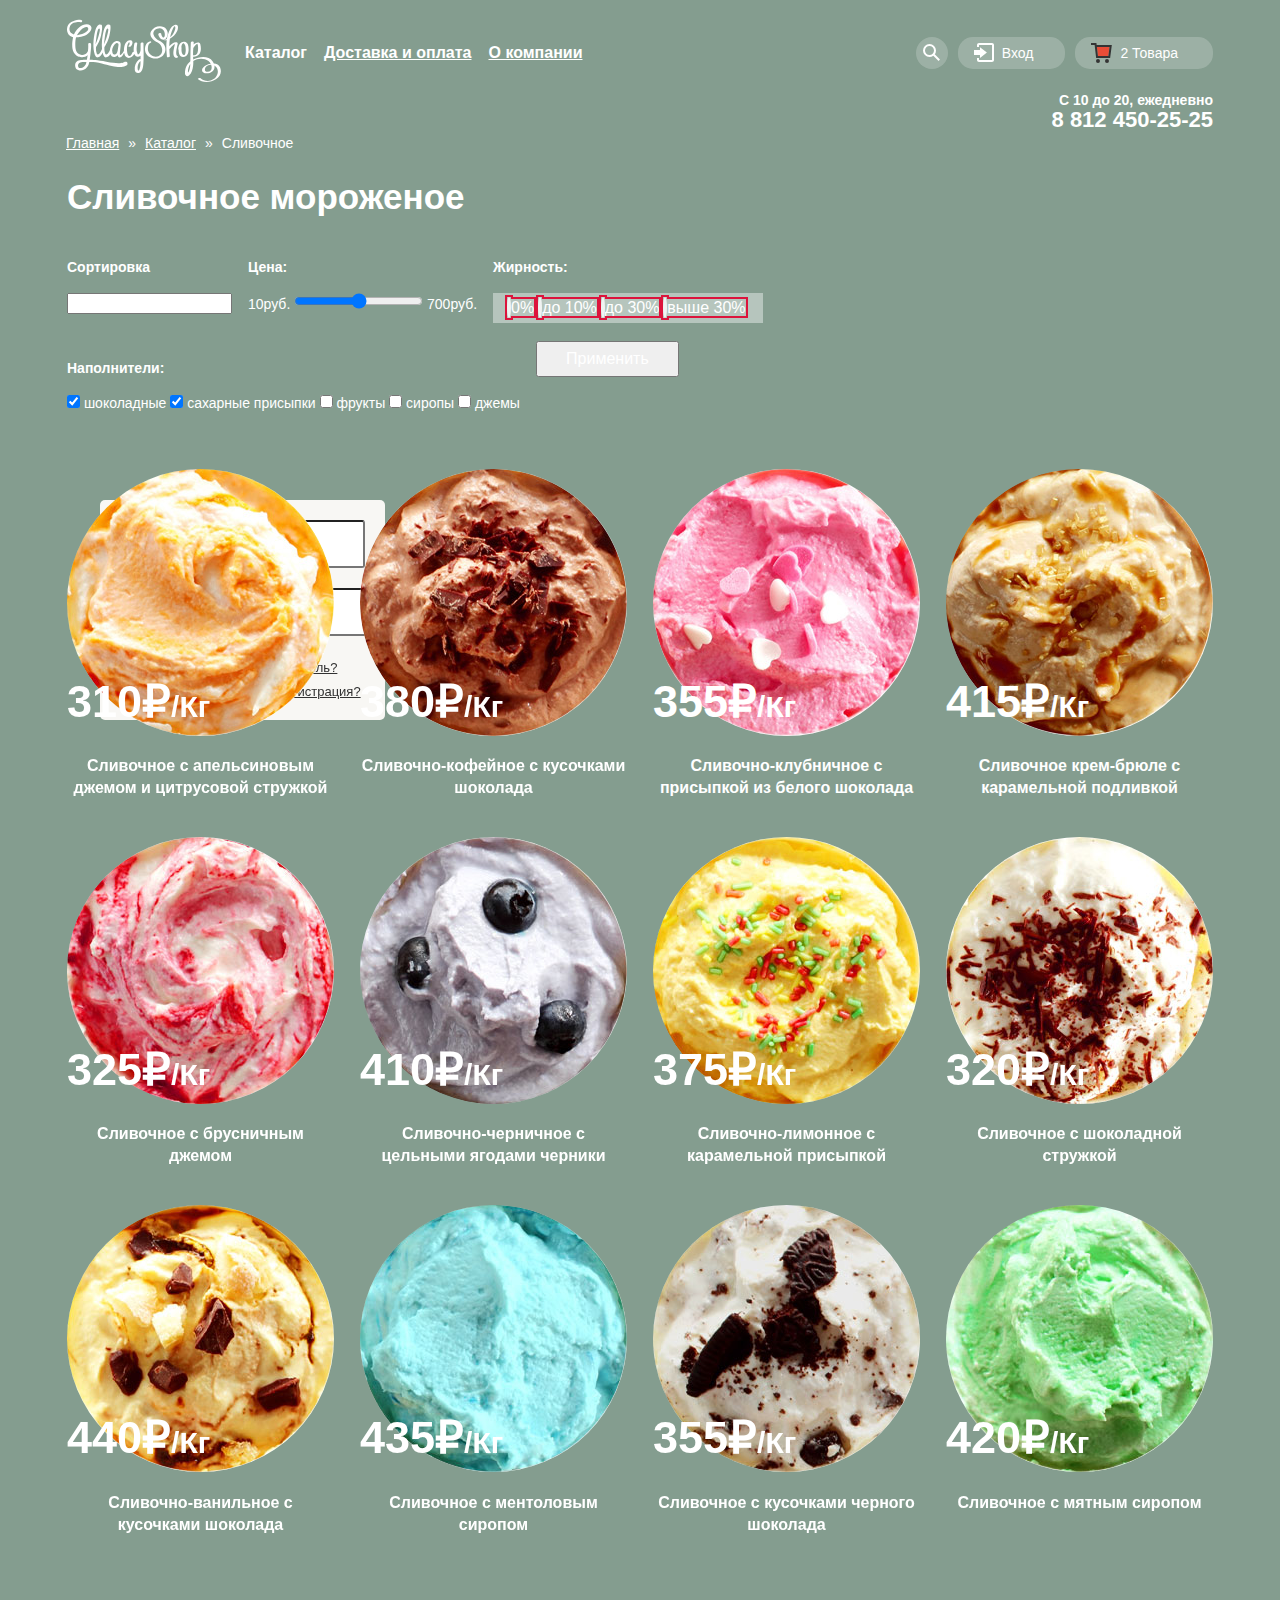
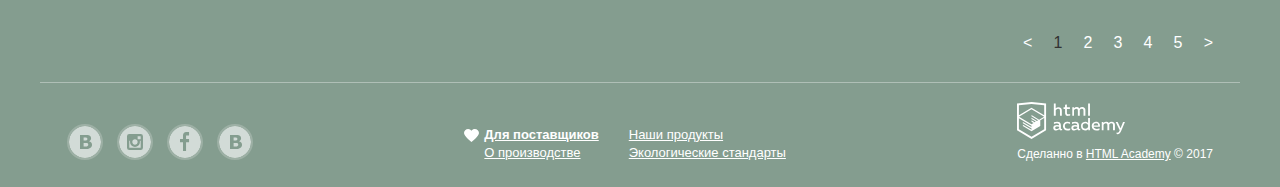
==== commit 8de5e469: "Декоративные элементы #4" ====
--- a/catalog.html
+++ b/catalog.html
@@ -36,23 +36,44 @@
 
             <ul class="user-menu">
               <li class="user-menu-item">
-                <a class="btn-search" href="#">Поиск</a>
+                <a class="btn-search" href="#">
+                  <svg class="btn-search-svg" xmlns="http://www.w3.org/2000/svg" xmlns:xlink="http://www.w3.org/1999/xlink" width="17" height="17" viewBox="0 0 17 17">
+                    <path d="M16.958 15.527L11.75 10.32A6.455 6.455 0 0 0 13 6.5 6.5 6.5 0 1 0 6.5 13a6.465 6.465 0 0 0 3.839-1.263l5.205 5.204 1.414-1.414zM6.5 11C4.019 11 2 8.981 2 6.5S4.019 2 6.5 2 11 4.019 11 6.5 8.981 11 6.5 11z"/>
+                  </svg>
+                  Поиск
+                </a>
                 <form class="form-search" action="https://echo.htmlacademy.ru" method="get">
                   <label class="visually-hidden" for="form-search">Поиск</label>
                   <input class="form-search-input" type="search" id="form-search" placeholder="Что ищем?">
                 </form>
               </li>
               <li class="user-menu-item">
-                <a class="btn-input" href="#">Вход</a>
+                <a class="btn-input" href="#">
+                  <svg class="btn-input-svg" xmlns="http://www.w3.org/2000/svg" xmlns:xlink="http://www.w3.org/1999/xlink" width="21" height="19" viewBox="0 0 21 19">
+                    <g>
+                      <path d="M6 14.875L12.917 9.5 6 4.125v2.917H-.042v4.917H6z"/>
+                      <path d="M18 0H5C3.9 0 3 .9 3 2v2h2V2h13v15H5v-2H3v2c0 1.1.9 2 2 2h13c1.1 0 2-.9 2-2V2c0-1.1-.9-2-2-2z"/>
+                    </g>
+                  </svg>
+                  Вход
+                </a>
                 <form class="form-input" action="https://echo.htmlacademy.ru" method="post">
-                  <label class="visually-hidden" for="form-input-email">Email</label>
-                  <input class="form-input-email" type="email" id="form-input-email" name="user-email" placeholder="Электронная почта">
-                  <label class="visually-hidden" for="form-input-password">Пароль</label>
-                  <input class="form-input-password" type="password" id="form-input-password" name="user-password" placeholder="Пароль">
-                  <button class="form-input-button btn" type="submit">Войти</button>
-                  <a class="form-input-link forgot-link" href="#">Забыли пароль?</a>
-                  <a class="form-input-link new-registration-link" href="#">Новая регистрация?</a>
-                </form>
+                  <p class="form-input-paragraph">
+                    <label class="visually-hidden" for="form-input-email">Email</label>
+                    <input class="form-input-email" type="email" id="form-input-email" name="user-email" placeholder="Электронная почта">
+                  </p>
+                  <p class="form-input-paragraph">
+                    <label class="visually-hidden" for="form-input-password">Пароль</label>
+                    <input class="form-input-password" type="password" id="form-input-password" name="user-password" placeholder="Пароль">
+                  </p>
+                    <div class="button-link-wrapper">
+                      <button class="form-input-button btn" type="submit">Войти</button>
+                      <div class="input-link-wrapper">
+                        <a class="form-input-link forgot-link" href="#">Забыли пароль?</a>
+                        <a class="form-input-link new-registration-link" href="#">Новая регистрация?</a>
+                      </div>
+                    </div>
+                  </form>
               </li>
               <li class="user-menu-item">
                 <a class="btn-basket btn-bascet-catalog" href="#">2 Товара</a>
@@ -89,7 +110,9 @@
                       </tr>
                     </tfoot>
                   </table>
+                  <div class="basket-btn-wrapper">
                   <a class="basket-order-btn btn" href="#">Оформить заказ</a>
+                </div>
                 </form>
               </li>
             </ul>
@@ -141,14 +164,16 @@
               </div>
               <div class="fieldset fieldset-fatness">
                 <h4 class="main-form-legend">Жирность:</h4>
-                <input class="input-interactive fatness-radio" type="radio" id="fatness-0" name="fatness" value="fatness-0%">
-                <label class="fieldset-fatness-label" for="fatness-0">0%</label>
-                <input class="input-interactive fatness-radio" type="radio" id="fatness-10" name="fatness" value="fatness-10%" checked>
-                <label class="fieldset-fatness-label" for="fatness-10">до 10%</label>
-                <input class="input-interactive fatness-radio" type="radio" id="fatness-30" name="fatness" value="fatness-30%">
-                <label class="fieldset-fatness-label" for="fatness-30">до 30%</label>
-                <input class="input-interactive fatness-radio" type="radio" id="fatness-higher-30" name="fatness" value="fatness-higher-30%">
-                <label class="fieldset-fatness-label" for="fatness-higher-30">выше 30%</label>
+                <div class="fieldset-fatness-wrapper">
+                  <input class="input-interactive fatness-radio visually-hidden" type="radio" id="fatness-0" name="fatness" value="fatness-0%">
+                  <label class="fieldset-fatness-label" for="fatness-0">0%</label>
+                  <input class="input-interactive fatness-radio visually-hidden" type="radio" id="fatness-10" name="fatness" value="fatness-10%" checked>
+                  <label class="fieldset-fatness-label" for="fatness-10">до 10%</label>
+                  <input class="input-interactive fatness-radio visually-hidden" type="radio" id="fatness-30" name="fatness" value="fatness-30%">
+                  <label class="fieldset-fatness-label" for="fatness-30">до 30%</label>
+                  <input class="input-interactive fatness-radio visually-hidden" type="radio" id="fatness-higher-30" name="fatness" value="fatness-higher-30%">
+                  <label class="fieldset-fatness-label" for="fatness-higher-30">выше 30%</label>
+                </div>
               </div>
               <div class="fieldset fieldset-filler">
                 <h4 class="main-form-legend">Наполнители:</h4>
@@ -177,7 +202,9 @@
                 <p class="product-item-price">
                   310&#8381;<span class="product-item-price-smaller">/Кг</span>
                 </p>
-                <a class="quick-view-btn btn" href="#">Быстрый просмотр</a>
+                <div class="quick-view-wrapper">
+                  <a class="quick-view-btn btn" href="#">Быстрый просмотр</a>
+                </div>
               </li>
               <li class="product-item">
                 <div class="product-image-wrapper">
@@ -187,7 +214,9 @@
                 <p class="product-item-price">
                   380&#8381;<span class="product-item-price-smaller">/Кг</span>
                 </p>
-                <a class="quick-view-btn btn" href="#">Быстрый просмотр</a>
+                <div class="quick-view-wrapper">
+                  <a class="quick-view-btn btn" href="#">Быстрый просмотр</a>
+                </div>
               </li>
               <li class="product-item">
                 <div class="product-image-wrapper">
@@ -197,7 +226,9 @@
                 <p class="product-item-price">
                   355&#8381;<span class="product-item-price-smaller">/Кг</span>
                 </p>
-                <a class="quick-view-btn btn" href="#">Быстрый просмотр</a>
+                <div class="quick-view-wrapper">
+                  <a class="quick-view-btn btn" href="#">Быстрый просмотр</a>
+                </div>
               </li>
               <li class="product-item">
                 <div class="product-image-wrapper">
@@ -207,7 +238,9 @@
                 <p class="product-item-price">
                   415&#8381;<span class="product-item-price-smaller">/Кг</span>
                 </p>
-                <a class="quick-view-btn btn" href="#">Быстрый просмотр</a>
+                <div class="quick-view-wrapper">
+                  <a class="quick-view-btn btn" href="#">Быстрый просмотр</a>
+                </div>
               </li>
               <li class="product-item">
                 <div class="product-image-wrapper">
@@ -217,7 +250,9 @@
                 <p class="product-item-price">
                   325&#8381;<span class="product-item-price-smaller">/Кг</span>
                 </p>
-                <a class="quick-view-btn btn" href="#">Быстрый просмотр</a>
+                <div class="quick-view-wrapper">
+                  <a class="quick-view-btn btn" href="#">Быстрый просмотр</a>
+                </div>
               </li>
               <li class="product-item">
                 <div class="product-image-wrapper">
@@ -227,7 +262,9 @@
                 <p class="product-item-price">
                   410&#8381;<span class="product-item-price-smaller">/Кг</span>
                 </p>
-                <a class="quick-view-btn btn" href="#">Быстрый просмотр</a>
+                <div class="quick-view-wrapper">
+                  <a class="quick-view-btn btn" href="#">Быстрый просмотр</a>
+                </div>
               </li>
               <li class="product-item">
                 <div class="product-image-wrapper">
@@ -237,7 +274,9 @@
                 <p class="product-item-price">
                   375&#8381;<span class="product-item-price-smaller">/Кг</span>
                 </p>
-                <a class="quick-view-btn btn" href="#">Быстрый просмотр</a>
+                <div class="quick-view-wrapper">
+                  <a class="quick-view-btn btn" href="#">Быстрый просмотр</a>
+                </div>
               </li>
               <li class="product-item">
                 <div class="product-image-wrapper">
@@ -247,7 +286,9 @@
                 <p class="product-item-price">
                   320&#8381;<span class="product-item-price-smaller">/Кг</span>
                 </p>
-                <a class="quick-view-btn btn" href="#">Быстрый просмотр</a>
+                <div class="quick-view-wrapper">
+                  <a class="quick-view-btn btn" href="#">Быстрый просмотр</a>
+                </div>
               </li>
               <li class="product-item">
                 <div class="product-image-wrapper">
@@ -257,7 +298,9 @@
                 <p class="product-item-price">
                   440&#8381;<span class="product-item-price-smaller">/Кг</span>
                 </p>
-                <a class="quick-view-btn btn" href="#">Быстрый просмотр</a>
+                <div class="quick-view-wrapper">
+                  <a class="quick-view-btn btn" href="#">Быстрый просмотр</a>
+                </div>
               </li>
               <li class="product-item">
                 <div class="product-image-wrapper">
@@ -267,7 +310,9 @@
                 <p class="product-item-price">
                   435&#8381;<span class="product-item-price-smaller">/Кг</span>
                 </p>
-                <a class="quick-view-btn btn" href="#">Быстрый просмотр</a>
+                <div class="quick-view-wrapper">
+                  <a class="quick-view-btn btn" href="#">Быстрый просмотр</a>
+                </div>
               </li>
               <li class="product-item">
                 <div class="product-image-wrapper">
@@ -277,7 +322,9 @@
                 <p class="product-item-price">
                   355&#8381;<span class="product-item-price-smaller">/Кг</span>
                 </p>
-                <a class="quick-view-btn btn" href="#">Быстрый просмотр</a>
+                <div class="quick-view-wrapper">
+                  <a class="quick-view-btn btn" href="#">Быстрый просмотр</a>
+                </div>
               </li>
               <li class="product-item">
                 <div class="product-image-wrapper">
@@ -287,7 +334,9 @@
                 <p class="product-item-price">
                   420&#8381;<span class="product-item-price-smaller">/Кг</span>
                 </p>
-                <a class="quick-view-btn btn" href="#">Быстрый просмотр</a>
+                <div class="quick-view-wrapper">
+                  <a class="quick-view-btn btn" href="#">Быстрый просмотр</a>
+                </div>
               </li>
             </ul>
           </section>
@@ -306,10 +355,40 @@
 
         <footer class="main-footer">
           <div class="social-wrapper">
-            <a class="social social-tw" href="#">Twitter</a>
-            <a class="social social-in" href="#">Instagram</a>
-            <a class="social social-fb" href="#">Facebook</a>
-            <a class="social social-vk" href="#">Вконтакте</a>
+            <a class="social social-tw" href="#">
+              <svg class="social-svg social-tw-svg" xmlns="http://www.w3.org/2000/svg" width="32" height="32" viewBox="0 0 32 32">
+                <g>
+                  <path d="M16.637 14.495c.402-.019.719-.082.951-.188.326-.145.54-.33.641-.559.101-.229.15-.496.15-.797 0-.232-.058-.465-.174-.697-.116-.232-.322-.405-.617-.517-.264-.1-.592-.155-.984-.165a76.242 76.242 0 0 0-1.652-.014h-.339v2.965h.565c.571 0 1.057-.009 1.459-.028zM18.118 17.084c-.282-.081-.672-.125-1.166-.132a127.97 127.97 0 0 0-1.55-.009h-.79v3.493h.264c1.014 0 1.74-.003 2.18-.009a3.2 3.2 0 0 0 1.212-.245c.377-.157.633-.364.774-.625s.214-.562.214-.9c0-.446-.088-.788-.261-1.03-.17-.241-.464-.423-.877-.543z"/>
+                  <path d="M16 0C7.164 0 0 7.164 0 16c0 8.837 7.164 16 16 16 8.837 0 16-7.163 16-16 0-8.836-7.163-16-16-16zm6.602 20.531a3.73 3.73 0 0 1-1.124 1.327c-.552.415-1.161.71-1.823.886s-1.501.264-2.519.264h-6.121V8.987h5.443c1.13 0 1.957.038 2.48.113a5.126 5.126 0 0 1 1.561.5c.533.27.929.632 1.189 1.087.26.455.392.975.392 1.558 0 .678-.179 1.278-.536 1.795-.358.518-.863.92-1.517 1.208v.075c.917.182 1.642.559 2.179 1.13.537.571.807 1.325.807 2.261 0 .678-.138 1.283-.411 1.817z"/>
+                </g>
+              </svg>
+              <span class="visually-hidden">Twitter</span>
+            </a>
+            <a class="social social-in" href="#">
+              <svg class="social-svg social-in-svg" xmlns="http://www.w3.org/2000/svg" width="32" height="32" viewBox="0 0 32 32">
+                <g>
+                  <path d="M20.916 16a4.938 4.938 0 1 1-9.877 0c0-.394.051-.773.138-1.14h-.897v6.838h11.396V14.86h-.897c.086.367.137.746.137 1.14z"/>
+                  <path d="M15.978 18.659c1.466 0 2.659-1.193 2.659-2.659s-1.193-2.659-2.659-2.659c-1.466 0-2.659 1.193-2.659 2.659s1.192 2.659 2.659 2.659zM18.637 10.302h3.039v3.039h-3.039z"/>
+                  <path d="M16 0C7.164 0 0 7.164 0 16c0 8.837 7.164 16 16 16 8.837 0 16-7.163 16-16 0-8.836-7.163-16-16-16zm7.955 21.698a2.285 2.285 0 0 1-2.279 2.279H10.279A2.285 2.285 0 0 1 8 21.698V10.302a2.286 2.286 0 0 1 2.279-2.279h11.396a2.286 2.286 0 0 1 2.279 2.279v11.396z"/>
+                </g>
+              </svg>
+              <span class="visually-hidden">Instagram</span>
+            </a>
+            <a class="social social-fb" href="#">
+              <svg class="social-svg social-fb-svg" xmlns="http://www.w3.org/2000/svg" width="32" height="32" viewBox="0 0 32 32">
+                <path d="M16 0C7.164 0 0 7.163 0 16s7.164 16 16 16c8.837 0 16-7.164 16-16S24.837 0 16 0zm4.062 9.455h-3.021v3.444h3.021v3.445h-3.021v8.61H14.02v-8.61H11v-3.445h3.021V9.455c0-1.902 1.353-3.445 3.021-3.445h3.021v3.445z"/>
+              </svg>
+              <span class="visually-hidden">Facebook</span>
+            </a>
+            <a class="social social-vk" href="#">
+              <svg class="social-svg social-vk-svg" xmlns="http://www.w3.org/2000/svg" width="32" height="32" viewBox="0 0 32 32">
+                <g>
+                  <path d="M16.637 14.495c.402-.019.719-.082.951-.188.326-.145.54-.33.641-.559.101-.229.15-.496.15-.797 0-.232-.058-.465-.174-.697-.116-.232-.322-.405-.617-.517-.264-.1-.592-.155-.984-.165a76.242 76.242 0 0 0-1.652-.014h-.339v2.965h.565c.571 0 1.057-.009 1.459-.028zM18.118 17.084c-.282-.081-.672-.125-1.166-.132a127.97 127.97 0 0 0-1.55-.009h-.79v3.493h.264c1.014 0 1.74-.003 2.18-.009a3.2 3.2 0 0 0 1.212-.245c.377-.157.633-.364.774-.625s.214-.562.214-.9c0-.446-.088-.788-.261-1.03-.17-.241-.464-.423-.877-.543z"/>
+                  <path d="M16 0C7.164 0 0 7.164 0 16c0 8.837 7.164 16 16 16 8.837 0 16-7.163 16-16 0-8.836-7.163-16-16-16zm6.602 20.531a3.73 3.73 0 0 1-1.124 1.327c-.552.415-1.161.71-1.823.886s-1.501.264-2.519.264h-6.121V8.987h5.443c1.13 0 1.957.038 2.48.113a5.126 5.126 0 0 1 1.561.5c.533.27.929.632 1.189 1.087.26.455.392.975.392 1.558 0 .678-.179 1.278-.536 1.795-.358.518-.863.92-1.517 1.208v.075c.917.182 1.642.559 2.179 1.13.537.571.807 1.325.807 2.261 0 .678-.138 1.283-.411 1.817z"/>
+                </g>
+              </svg>
+              <span class="visually-hidden">Вконтакте</span>
+            </a>
           </div>
 
           <div class="footer-info-wrapper">
--- a/css/style.css
+++ b/css/style.css
@@ -237,10 +237,86 @@
   margin: 0;
 }
 
-.form-search,
-.form-input,
 .form-basket {
   display: none;
+}
+
+.form-basket {
+  position: absolute;
+  top: 0;
+  left: 0;
+  background-color: #f8f7f4;
+  border-radius: 5px;
+  padding: 20px 15px;
+}
+
+.form-search {
+  position: absolute;
+  top: 300px;
+  left: 100px;
+  background-color: #f8f7f4;
+  margin: 0;
+  padding-top: 20px;
+  padding-bottom: 20px;
+  padding-left: 16px;
+  padding-right: 16px;
+  border-radius: 5px;
+}
+
+.form-search-input {
+  width: 296px;
+  padding: 0;
+  padding-top: 10px;
+  padding-bottom: 10px;
+  padding-left: 15px;
+}
+
+.form-input {
+  position: fixed;
+  top: 500px;
+  left: 100px;
+  background-color: #f8f7f4;
+  margin: 0;
+  padding: 0;
+  padding-top: 20px;
+  padding-left: 20px;
+  padding-right: 18px;
+  border-radius: 5px;
+}
+
+.form-input-paragraph {
+  padding: 0;
+  margin: 0;
+  margin-bottom: 20px;
+}
+
+.form-input-email {
+  width: 228px;
+  margin: 0;
+  padding: 0;
+  padding-top: 10px;
+  padding-bottom: 10px;
+  padding-left: 13px;
+}
+
+.form-input-password {
+  width: 228px;
+  padding-top: 10px;
+  padding-bottom: 10px;
+  padding-left: 13px;
+}
+
+.button-link-wrapper {
+  display:flex;
+  justify-content: space-between;
+}
+
+.input-link-wrapper {
+  display: flex;
+  width: 130px;
+  flex-direction: column;
+  justify-content: flex-start;
+  align-items: flex-start;
 }
 
 .btn-search {
@@ -256,18 +332,22 @@
   white-space: nowrap;
 }
 
-.btn-search:hover {
-  color: #323232;
-}
-
-.btn-search::before {
-  position: absolute;
-  content: "";
+.btn-search-svg {
+  position: absolute;
+  fill: #fff;
   top: 7px;
   left: 7px;
-  width: 17px;
-  height: 17px;
-  background-image: url("../img/svg/loupe.svg");
+}
+
+.btn-search:hover .btn-search-svg {
+  fill: #000;
+}
+.form-search {
+    visibility: hidden;
+}
+
+.btn-search:hover .form-search {
+  visibility: visible;
 }
 
 .btn-input {
@@ -284,15 +364,15 @@
   color: #323232;
 }
 
-.btn-input::before {
-  content: "";
-  position: absolute;
+.btn-input-svg {
+  position: absolute;
+  fill: #fff;
   top: 6px;
   left: 16px;
-  width: 21px;
-  height: 19px;
-  background-image: url("../img/svg/entrance.svg");
-  background-repeat: no-repeat;
+}
+
+.btn-input:hover .btn-input-svg {
+  fill: #000;
 }
 
 .btn-basket {
@@ -305,14 +385,19 @@
   text-decoration: none;
 }
 
-.btn-basket::before {
-  position: absolute;
-  content: "";
-  width: 21px;
-  height: 20px;
-  top: 6px;
-  left: 16px;
-  background-image: url("../img/svg/basket.svg");
+.btn-basket:hover .btn-basket-svg {
+  fill: #000;
+}
+
+.btn-basket:hover .form-basket {
+  display: block;
+}
+
+.btn-basket-svg {
+    position: absolute;
+    top: 6px;
+    left: 16px;
+    fill: #fff;
 }
 
 .btn-bascet-catalog::before {
@@ -337,6 +422,7 @@
   font-size: 16px;
   line-height: 24px;
   color: #323232;
+  border-radius: 3px;
 }
 
 .form-search-input::placeholder,
@@ -364,6 +450,13 @@
   font-size: 18px;
   line-height: 24px;
   color: #ffffff;
+  padding: 0;
+  padding-top: 10px;
+  padding-bottom: 10px;
+  padding-left: 26px;
+  padding-right: 26px;
+  margin: 0;
+  margin-bottom: 20px;
 }
 
 .main-header-shedule {
@@ -448,23 +541,22 @@
   font-weight: bold;
   color: #ffffff;
   width: 270px;
-  margin-bottom: -60px;
   margin-left: 13px;
   margin-right: 13px;
+  margin-bottom: 20px;
   width: 267px;
 }
 
 .product-item:hover {
   position: relative;
-  background-color: rgba(255, 255, 255, 0.2);
-  border-radius: 5px;
+
   padding-top: 6px;
   padding-left: 14px;
   padding-right: 14px;
   margin-left: -1px;
   margin-right: -1px;
   margin-top: -6px;
-  z-index: 1;
+  z-index: 5;
 }
 
 .product-image-wrapper {
@@ -508,6 +600,19 @@
   font-size: 30px;
 }
 
+.quick-view-wrapper {
+  position: absolute;
+  top: 0;
+  left: 0;
+  width: 293px;
+  height: 405px;
+}
+
+.quick-view-wrapper:hover {
+  background-color: rgba(255, 255, 255, 0.2);
+  border-radius: 5px;
+}
+
 .quick-view-btn {
   display: inline-block;
   visibility: hidden;
@@ -518,12 +623,12 @@
   color: #ffffff;
   text-decoration: none;
   margin: 0;
+  margin-top: 345px;
+  margin-left: 46px;
   padding-top: 10px;
   padding-right: 18px;
   padding-bottom: 10px;
   padding-left: 18px;
-  margin-left: 32px;
-  margin-bottom: 22px;
 }
 
 .product-item:hover .quick-view-btn {
@@ -747,10 +852,9 @@
   content: "";
   top: 140px;
   left: 265px;
-  width: 80px;
-  height: 140px;
-  background-image: url("../img/svg/pin.svg");
-
+  width: 218px;
+  height: 142px;
+  background-image: url("../img/pin.png");
 }
 
 
@@ -890,15 +994,76 @@
   color: #323232;
 }
 
+.basket-preview {
+  padding: 0;
+  padding-right: 14px;
+}
+
+.basket-item-name {
+  width: 220px;
+  padding: 0;
+  padding-right: 25px;
+}
+
+.basket-item-price {
+  padding: 0;
+  padding-right: 27px;
+}
+
+.basket-item-full-price {
+  padding: 0;
+  padding-right: 18px;
+}
+
 .basket-item-price-value {
   color: #999999;
 }
 
+.basket-item-remove {
+  position: relative;
+  top: 0;
+  left: 0;
+  width: 17px;
+  height: 17px;
+  border: 0;
+  background-color: inherit;
+  cursor: pointer;
+  outline: inherit;
+
+  margin-right: 14px;
+  text-indent: 500%;
+  overflow: hidden;
+  white-space: nowrap;
+}
+
+.basket-item-remove::before,
+.basket-item-remove::after {
+  position: absolute;
+  content: "";
+  top: 6px;
+  left: 0;
+  width: 13px;
+  height: 1px;
+  background-color: #323232;
+}
+
+.basket-item-remove::before {
+  transform: rotate(45deg);
+}
+
+.basket-item-remove::after {
+  transform: rotate(-45deg);
+}
+
 .basket-total-price {
   font-weight: bold;
   font-size: 15px;
   line-height: 18px;
   color: #323232;
+  padding-top: 11px;
+  padding-bottom: 12px;
+  padding-left: 416px;
+  border-top: 1px solid #999999;
 }
 
 .basket-order-btn {
@@ -907,6 +1072,12 @@
   font-size: 18px;
   line-height: 24px;
   color: #ffffff;
+  padding: 10px 15px;
+}
+
+.basket-btn-wrapper{
+  display: flex;
+  justify-content: flex-end;
 }
 
 .breadcrumbs {
@@ -970,9 +1141,33 @@
  line-height: auto;
 }
 
+.fieldset-fatness-wrapper {
+  background-color: #b6c5bd;
+  padding: 0;
+  padding-top: 6px;
+  padding-bottom: 6px;
+  padding-left: 14px;
+  padding-right: 17px;
+  margin: 0;
+}
+
+.fieldset-fatness-label::before {
+  position: relative;
+  top: 0;
+  left: 0;
+  content: "";
+  width: 20px;
+  height: 20px;
+  border: 2px solid #f0f3f2;
+  border-radius: 50% 50%;
+
+}
+
 .fieldset-fatness-label {
+  position: relative;
   font-size: 16px;
   line-height: 18px;
+  outline: 2px solid crimson;
 }
 
 .main-form-sorting {
@@ -1016,13 +1211,6 @@
   color: #323232;
 }
 
-/*
-.pages-list-container {
-    display: flex;
-    justify-content: flex-end;
-    margin-right: 27px;
-}*/
-
 .pages-list {
   display: flex;
   margin-left: auto;
@@ -1237,11 +1425,13 @@
 
 .main-footer {
   display: flex;
+  box-sizing: border-box;
   justify-content: space-between;
   padding-left: 27px;
   padding-right: 27px;
   border-top: 1px solid rgba(255, 255, 255, 0.35);
   padding-top: 18px;
+  min-height: 105px;
 }
 
 .copyright-wrapper {
@@ -1295,44 +1485,45 @@
 }
 
 .social-wrapper {
+  display: flex;
+  justify-content: space-between;
   align-self: center;
-}
-
-.social-tw {
-  position: relative;
-  text-indent: 500%;
-  overflow: hidden;
-  white-space: nowrap;
-}
-
-.social-in {
-  position: relative;
-  text-indent: 500%;
-  overflow: hidden;
-  white-space: nowrap;
-}
-
-.social-fb {
-  position: relative;
-  text-indent: 500%;
-  overflow: hidden;
-  white-space: nowrap;
-}
-
-.social-vk {
-  position: relative;
-  text-indent: 500%;
-  overflow: hidden;
-  white-space: nowrap;
+  min-height: 37px;
+  width: 186px;
+}
+
+.social {
+  display: inline-block;
+}
+
+.social-svg {
+  fill: rgba(230, 235, 233, 0.8);
+  border: 2px solid rgba(182, 196, 188, 0.5);
+  border-radius: 50% 50%;
+}
+
+.social-svg:hover {
+    fill: rgba(255, 255, 255, 1);
+    border: 2px solid rgba(182, 196, 188, 0.7);
+}
+
+.social-svg:active {
+  fill: rgba(233, 233, 233, 1);
+  border: 2px solid rgba(219, 226, 223, 0.7);
 }
 
 .feedback-wrapper {
+  display: none;
+  position: fixed;
+  top: 338px;
+  left: 710px;
   box-sizing: border-box;
   padding-left: 24px;
   padding-top: 19px;
   width: 477px;
   min-height: 442px;
   background-color: #f8f7f4;
+  border-radius: 9px;
 }
 
 .feedback-caption {
@@ -1345,6 +1536,40 @@
   flex-wrap: wrap;
   flex-direction: column;
 }
+
+.feedback-close {
+  position: absolute;
+  top: 15px;
+  right: 18px;
+  width: 18px;
+  height: 18px;
+  font-size: 0;
+  border: none;
+  background-color: #f8f7f4;
+  cursor: pointer;
+}
+
+.feedback-close::before {
+  content: "";
+  position: absolute;
+  top: 0;
+  right: 0;
+  width: 18px;
+  height: 18px;
+  background-image: url("../img/svg/cross-big.svg");
+  background-repeat: no-repeat;
+}
+
+
+/*.feedback-close::before {
+  transform: rotate(45deg);
+}
+
+.feedback-close::after {
+  transform: rotate(-45deg);
+}
+*/
+
 
 .feedback-user-name {
   width: 253px;
